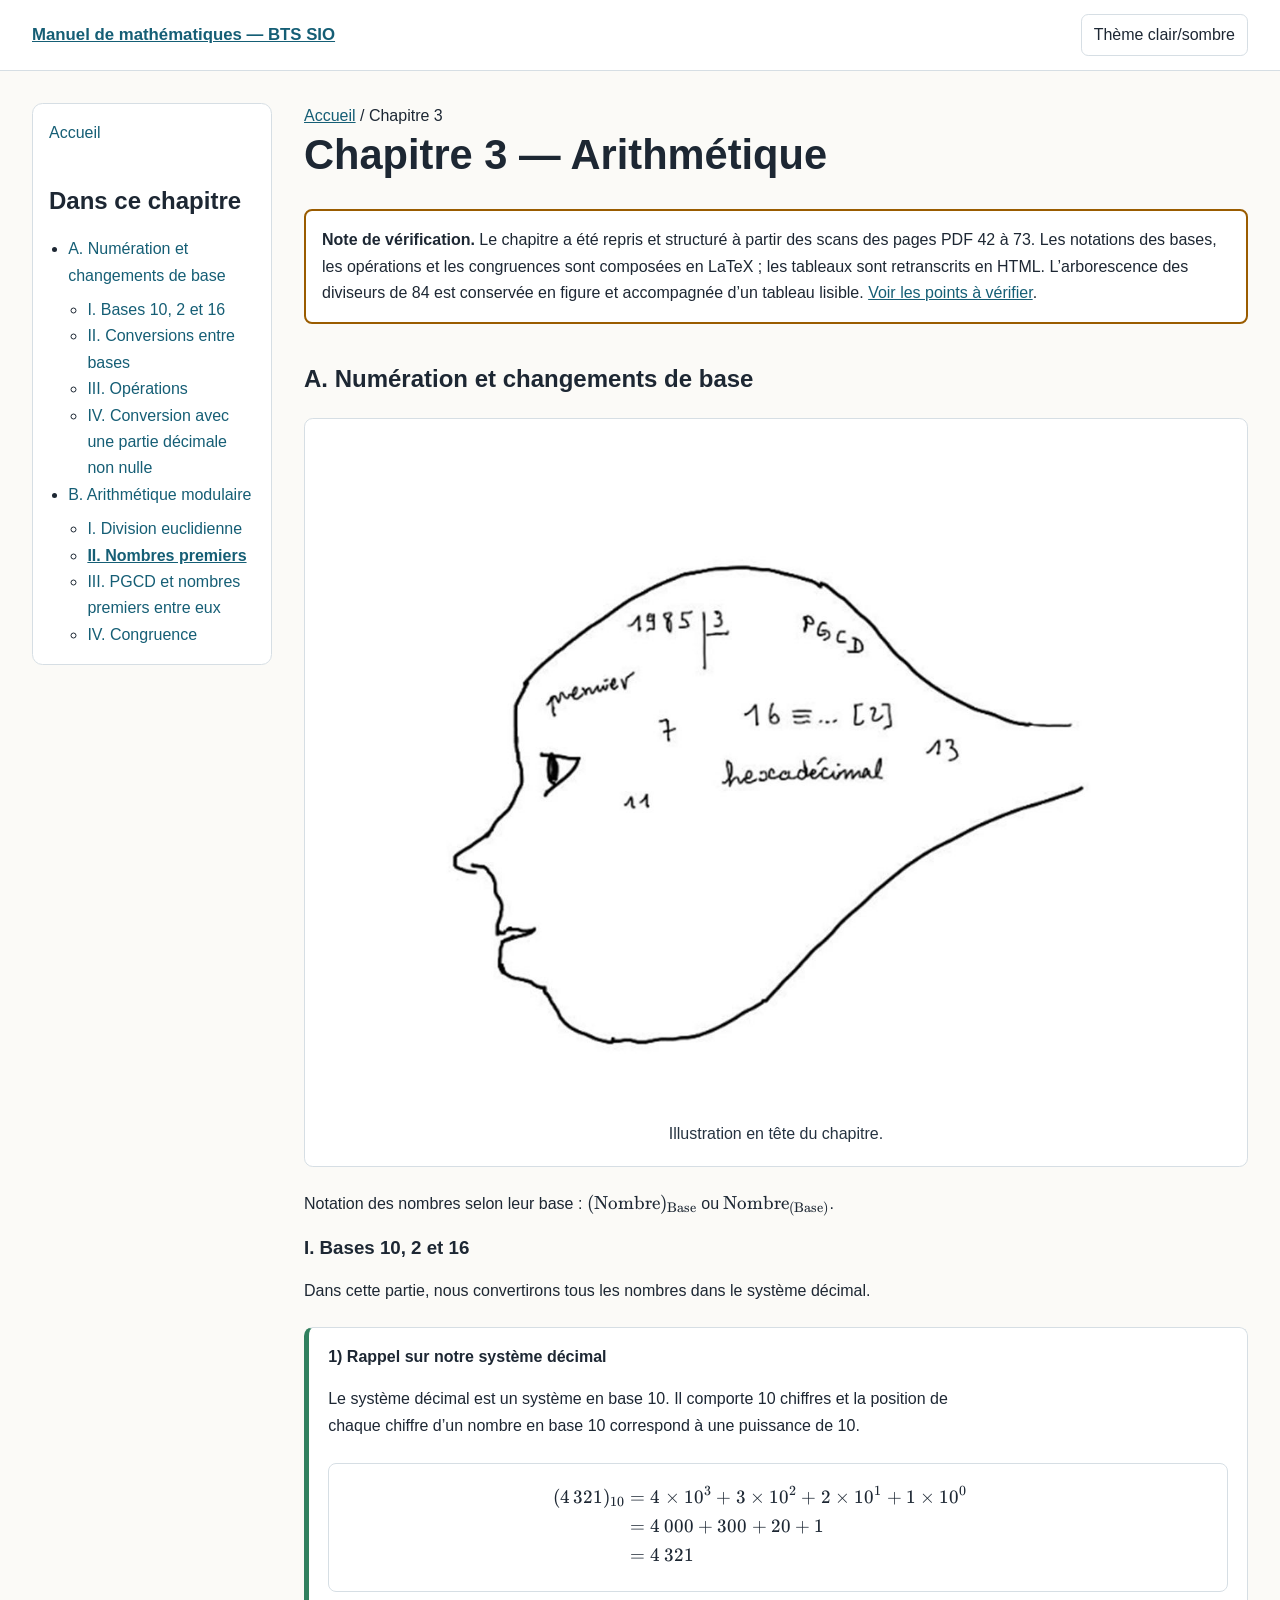
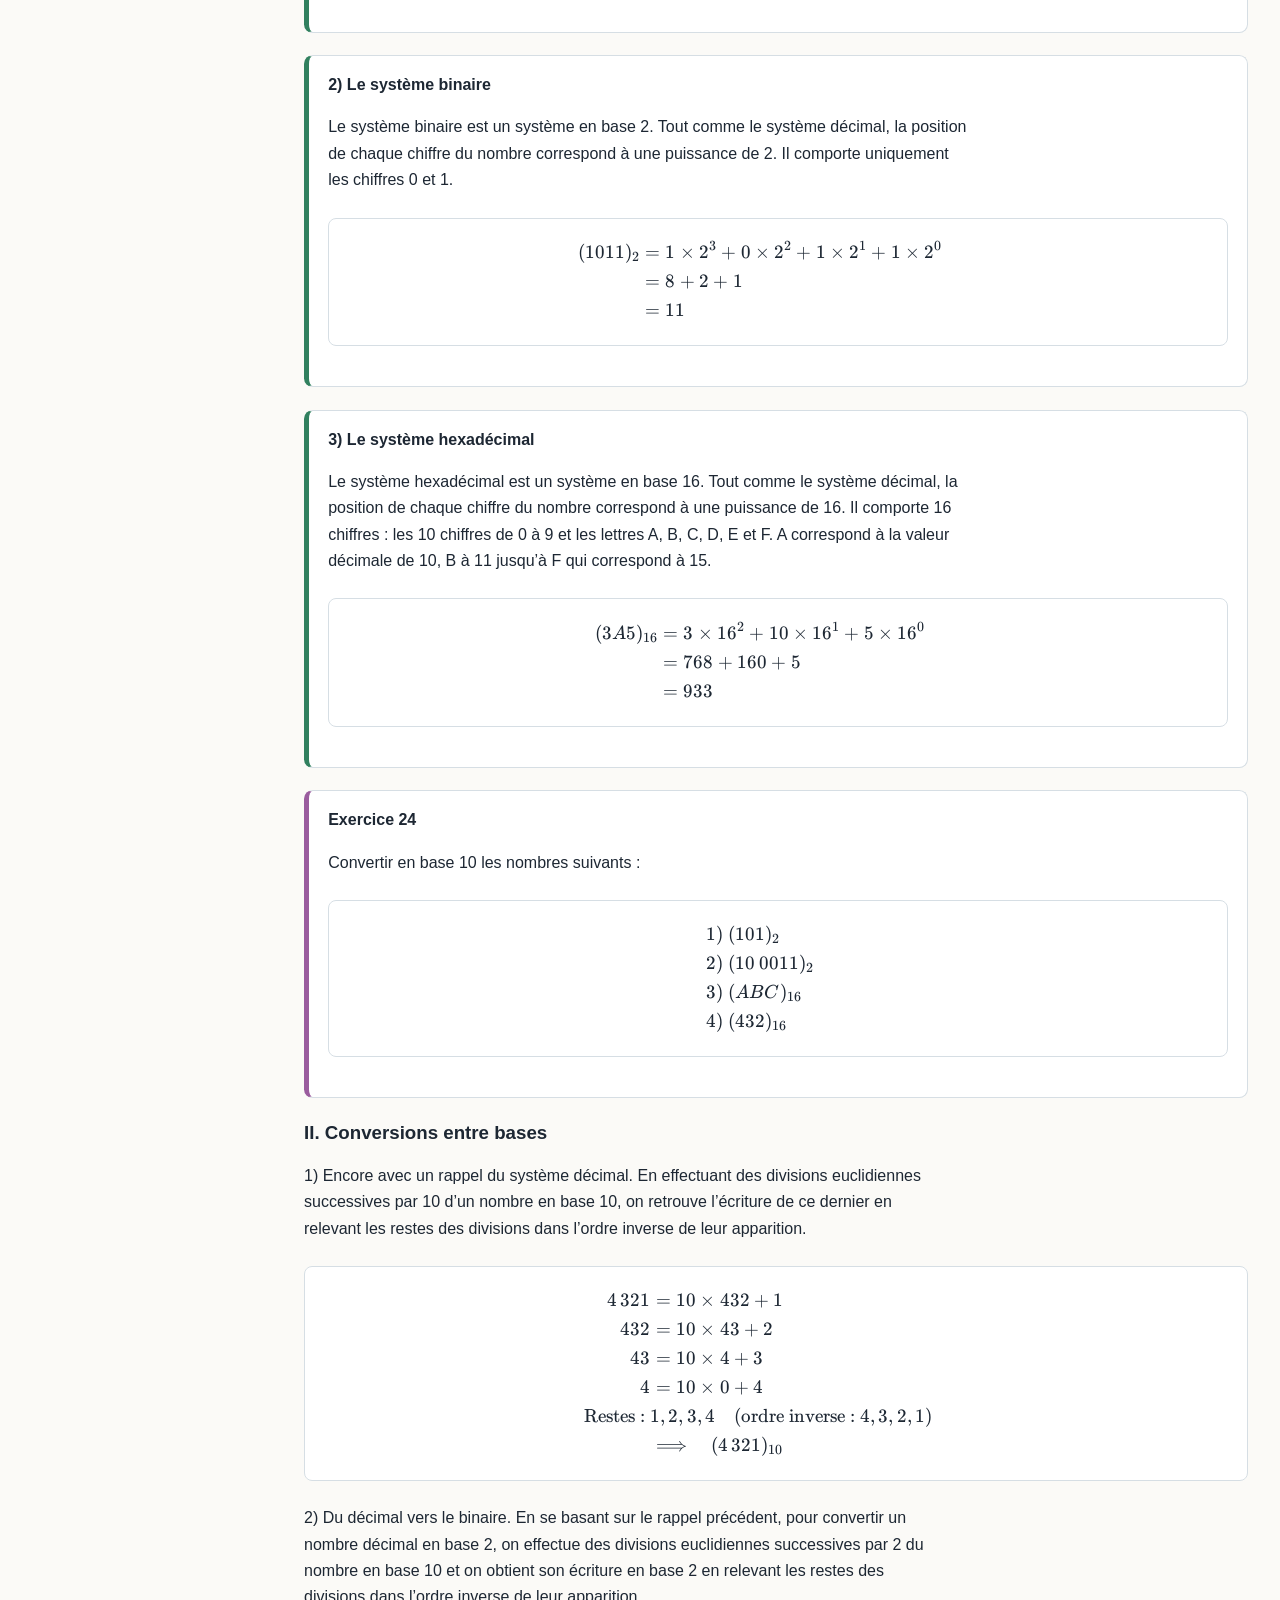
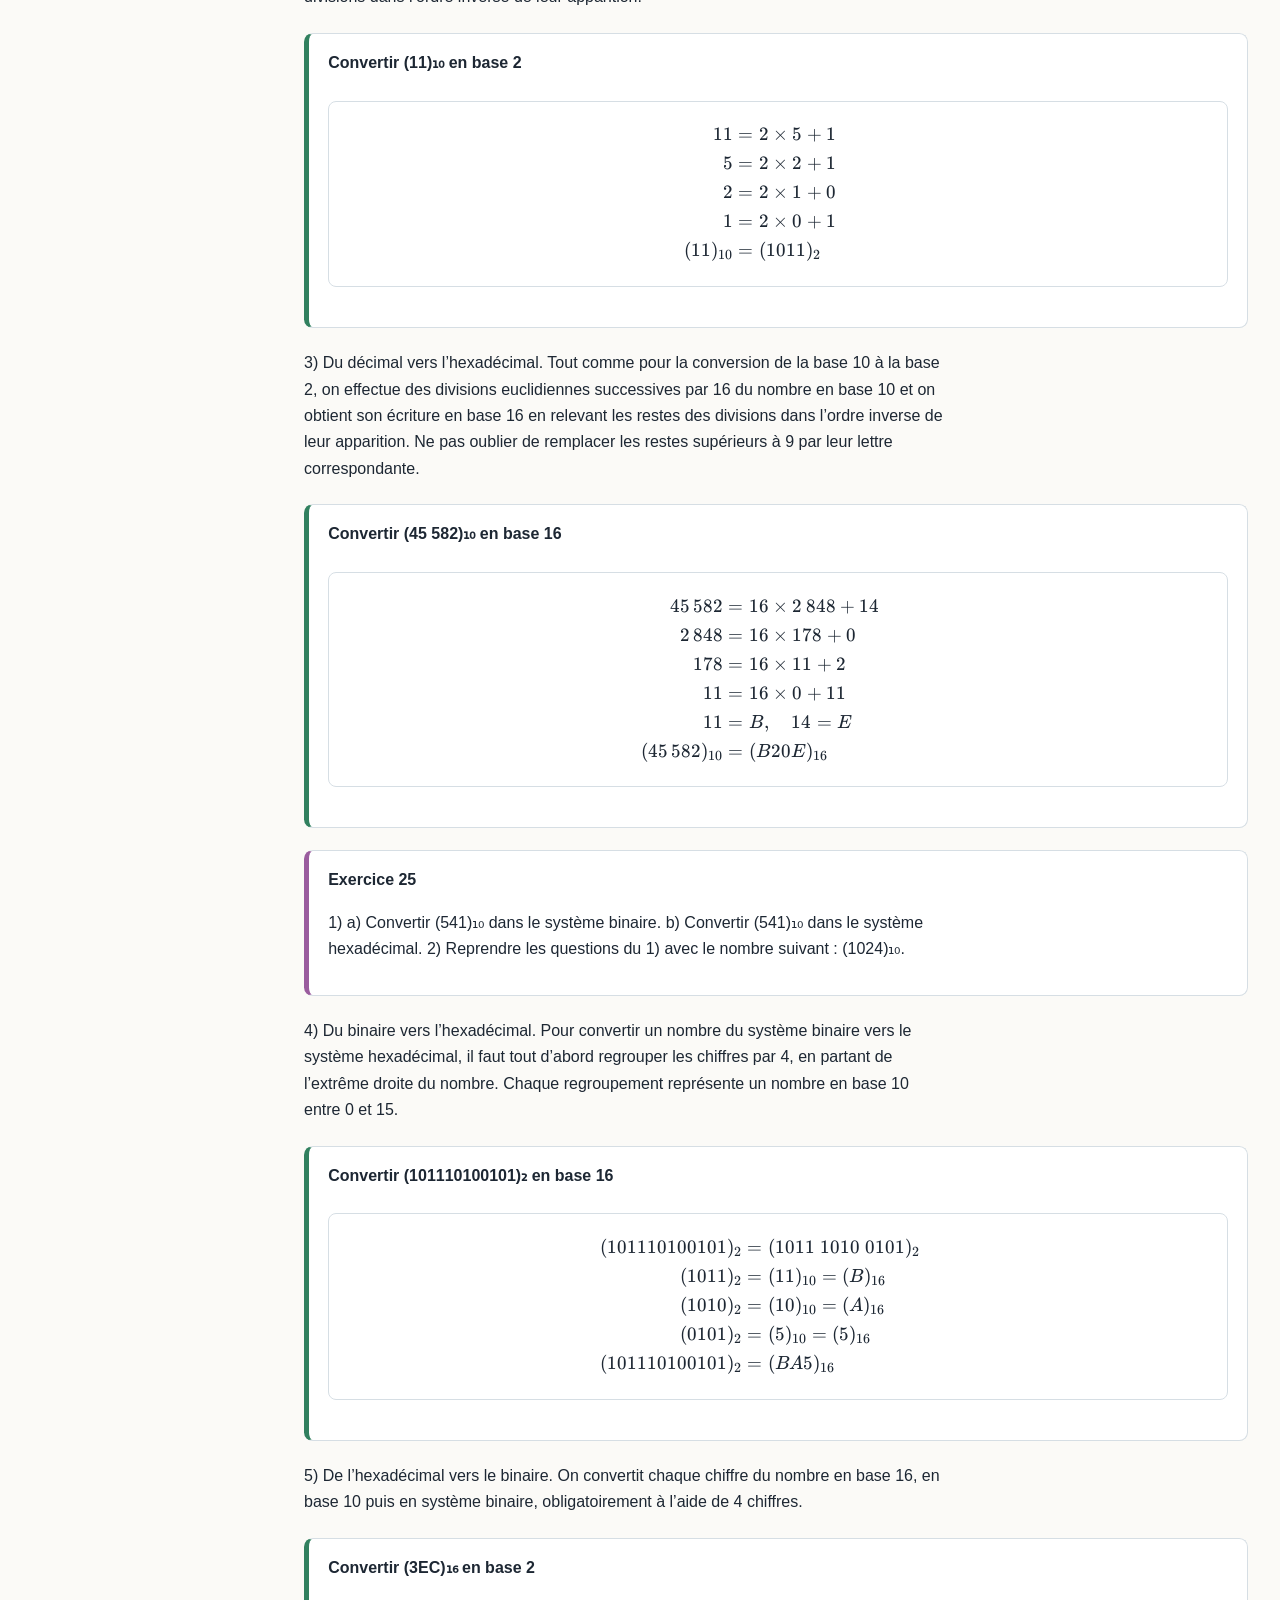
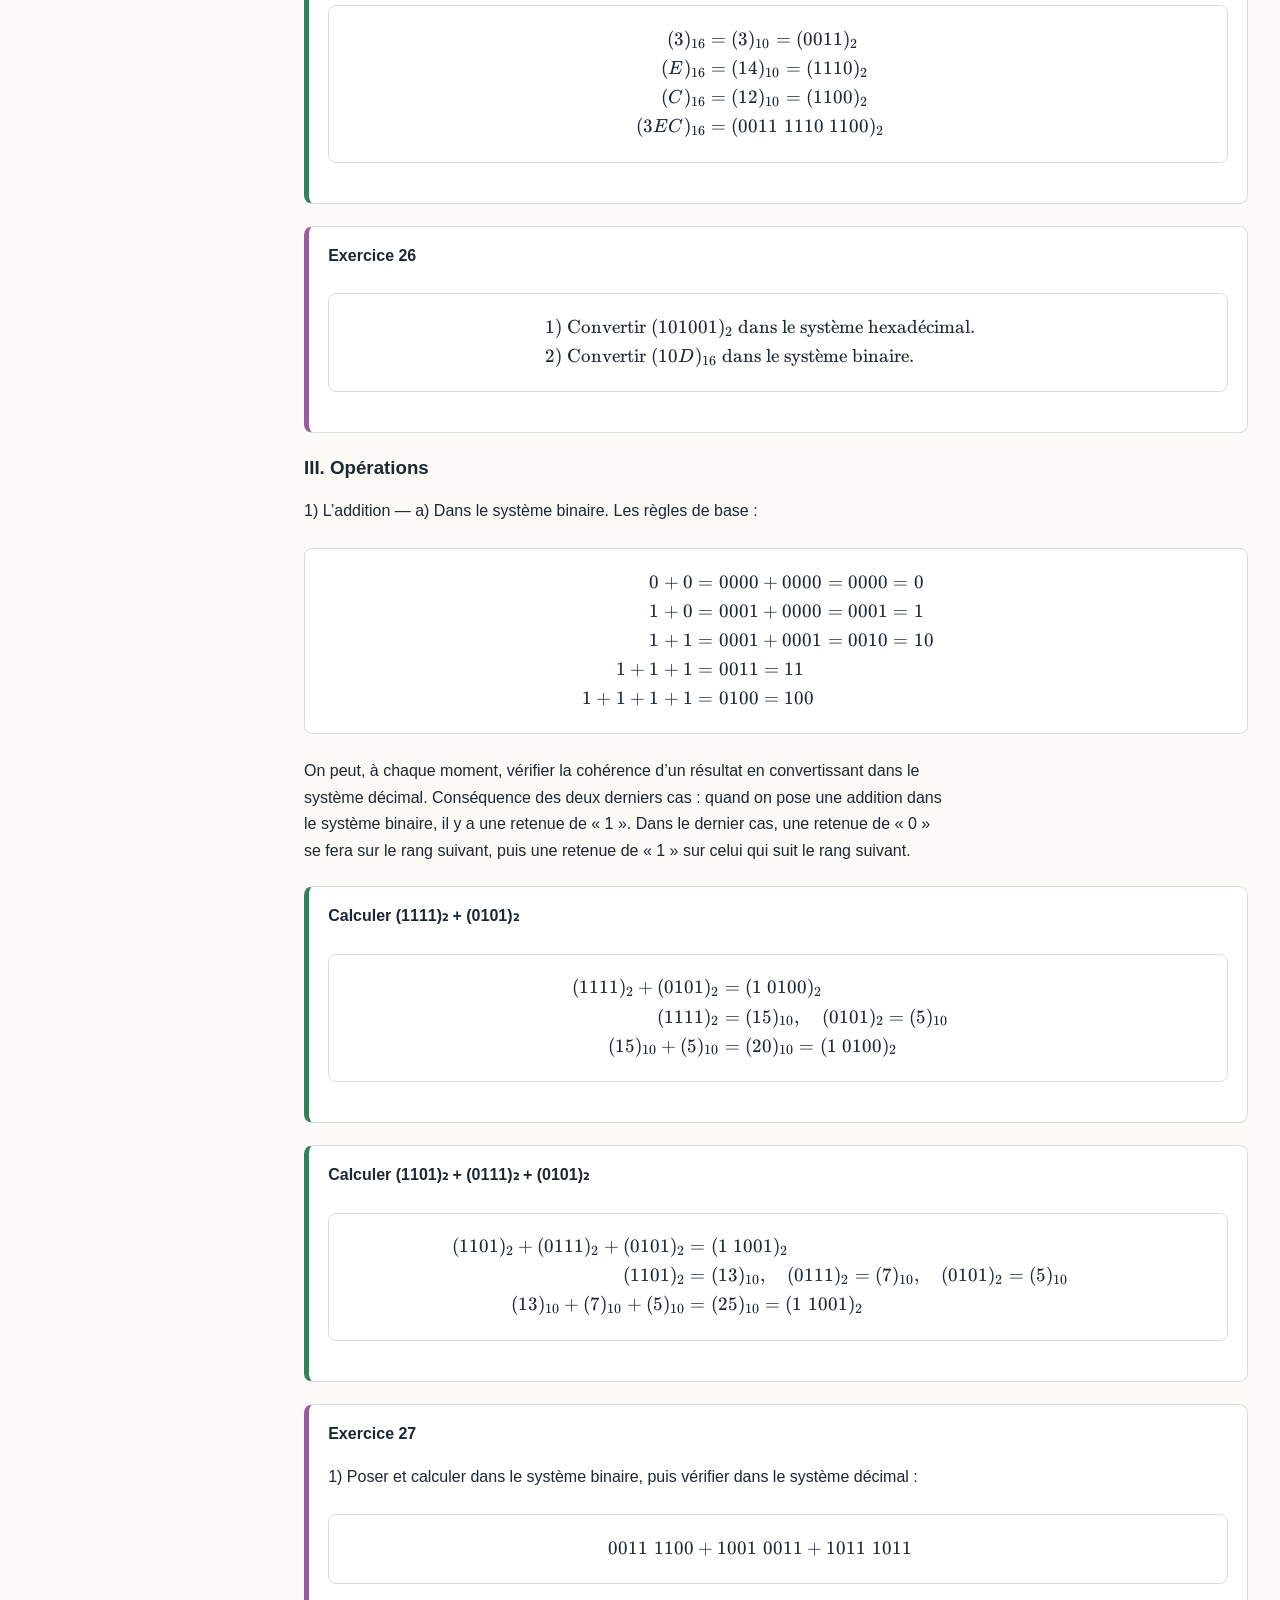
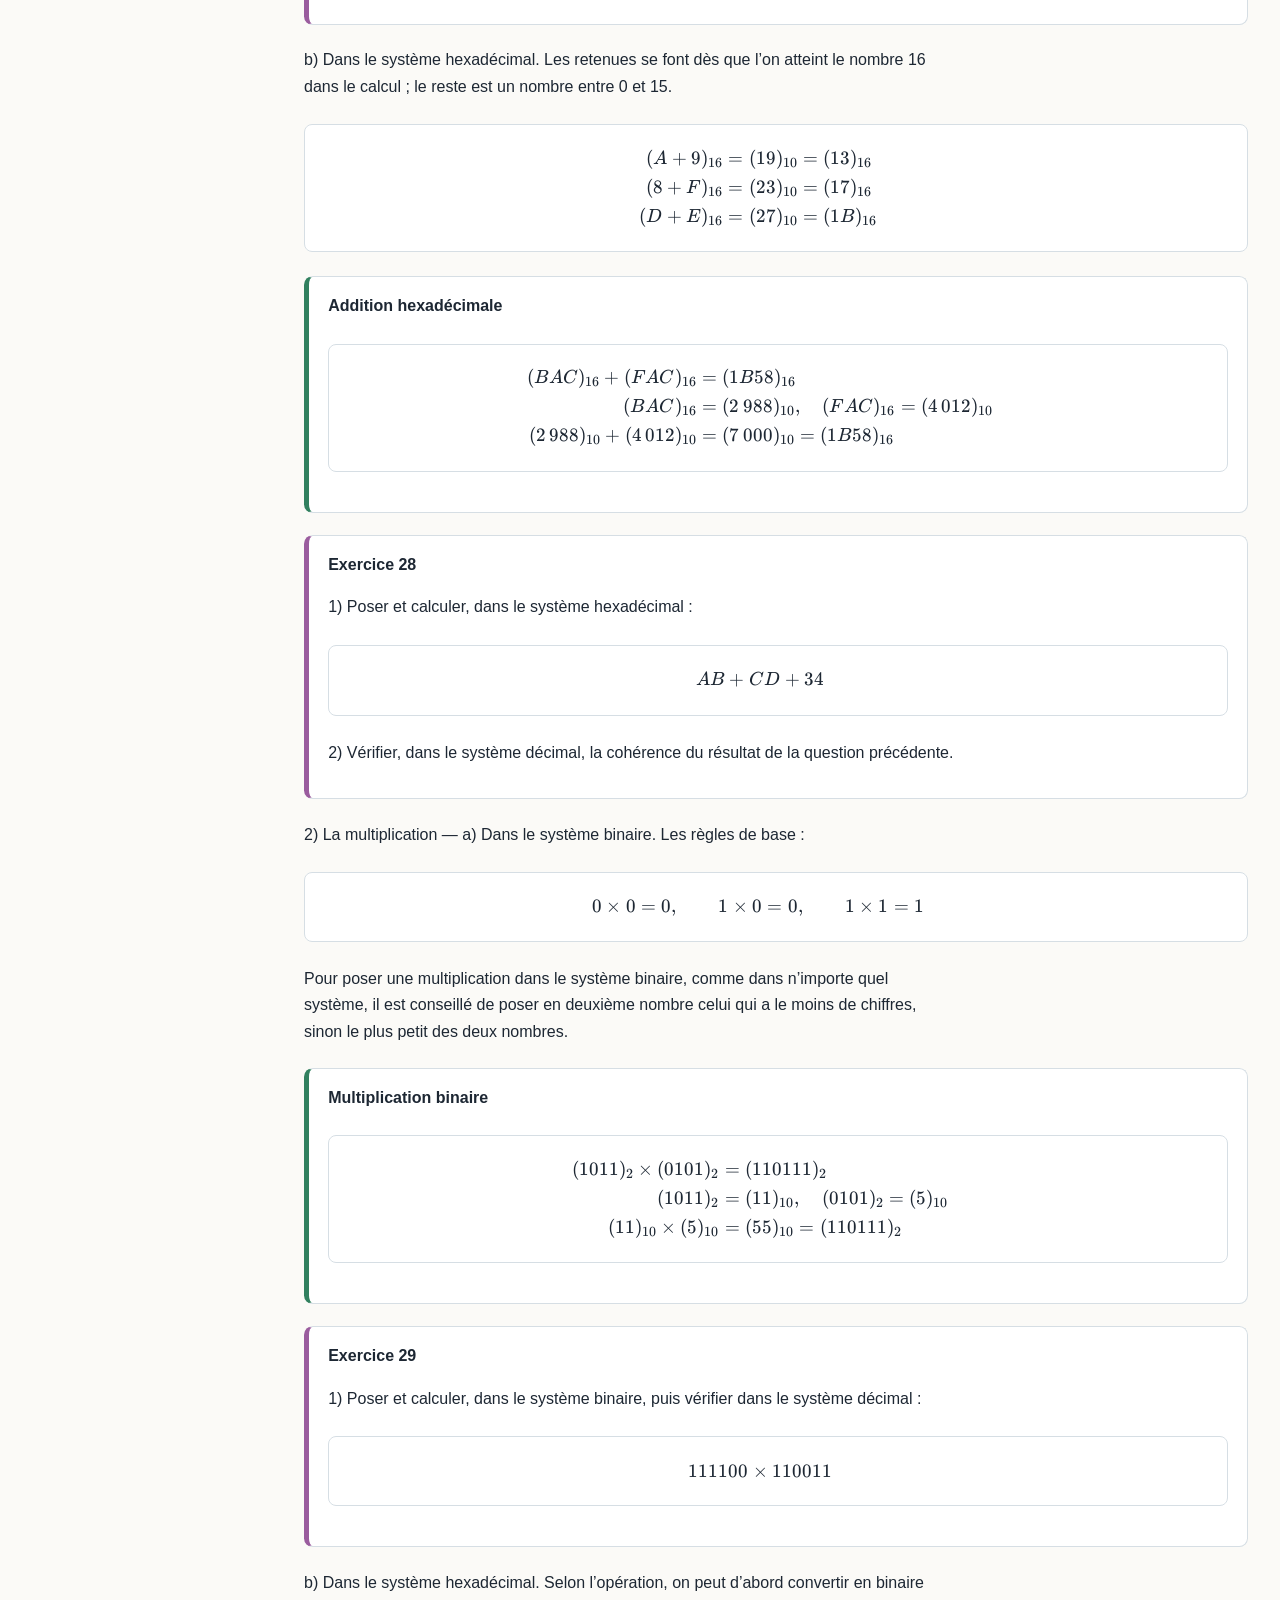
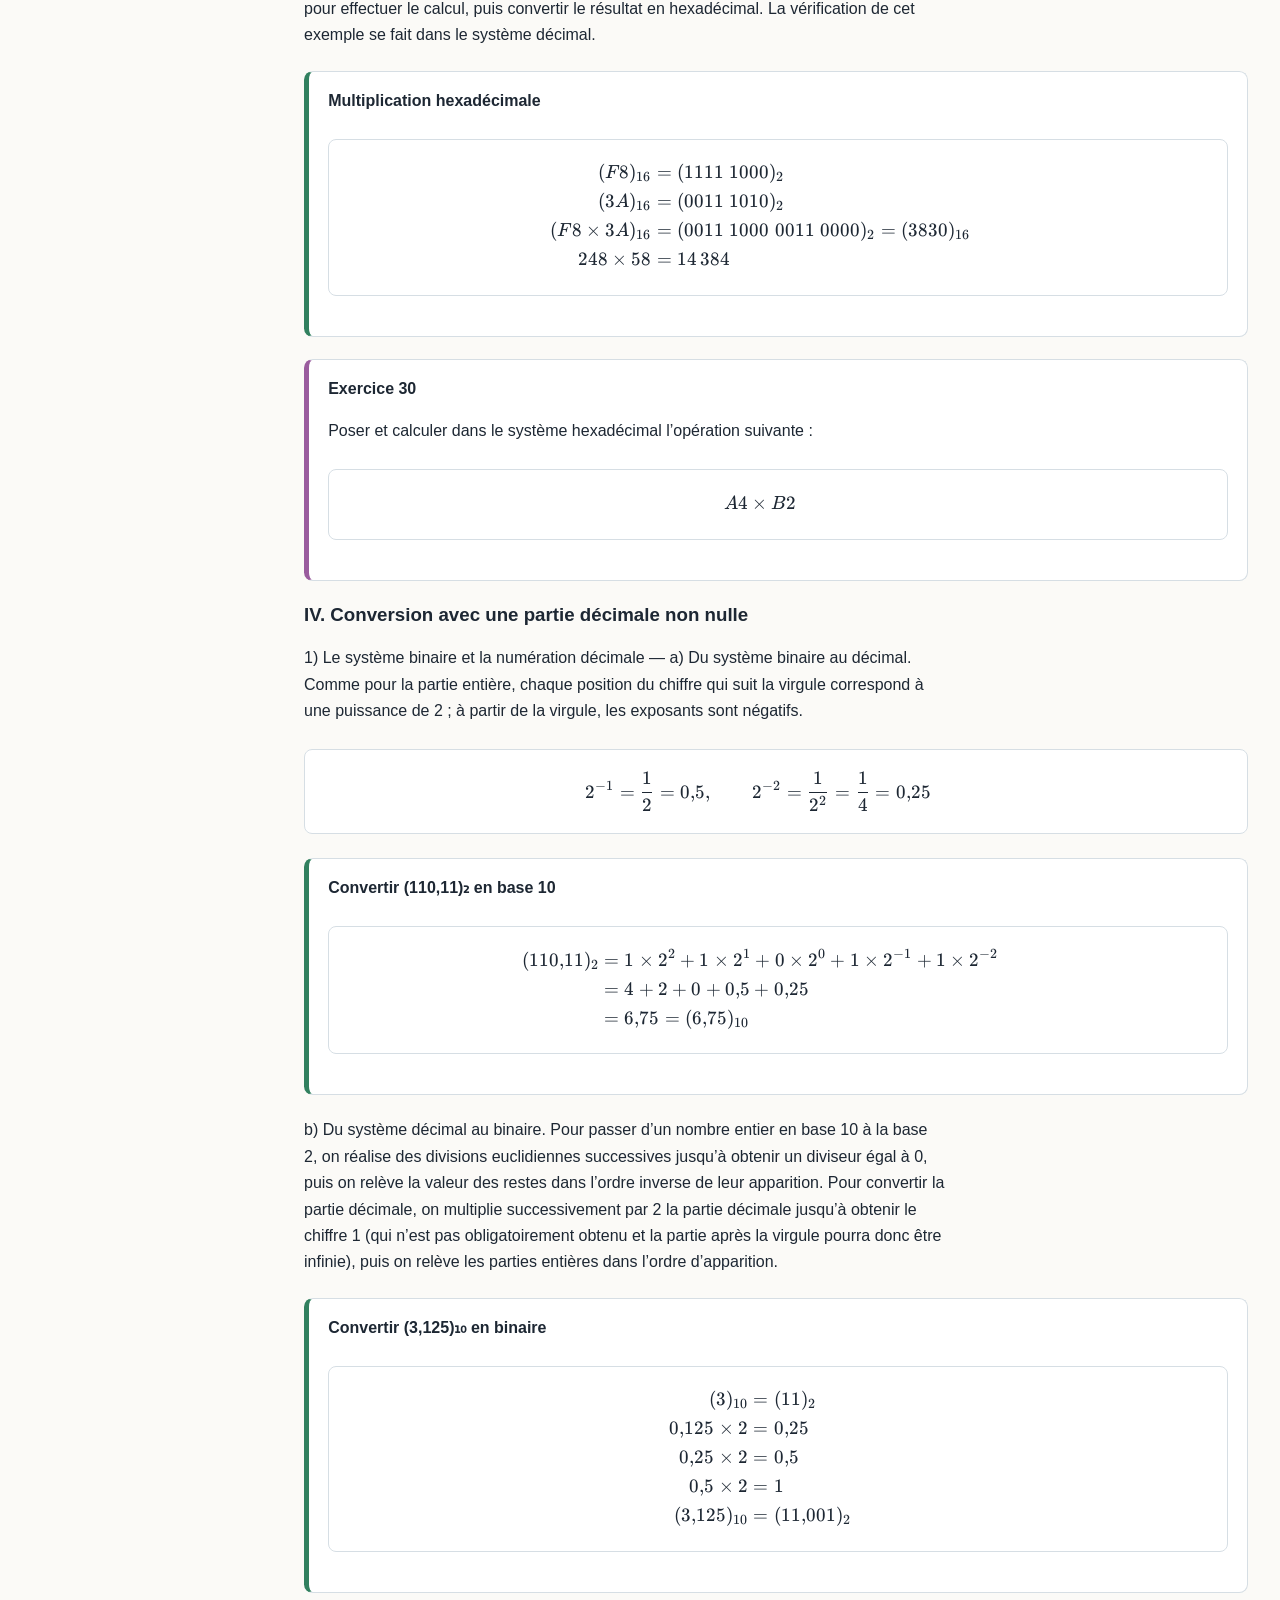
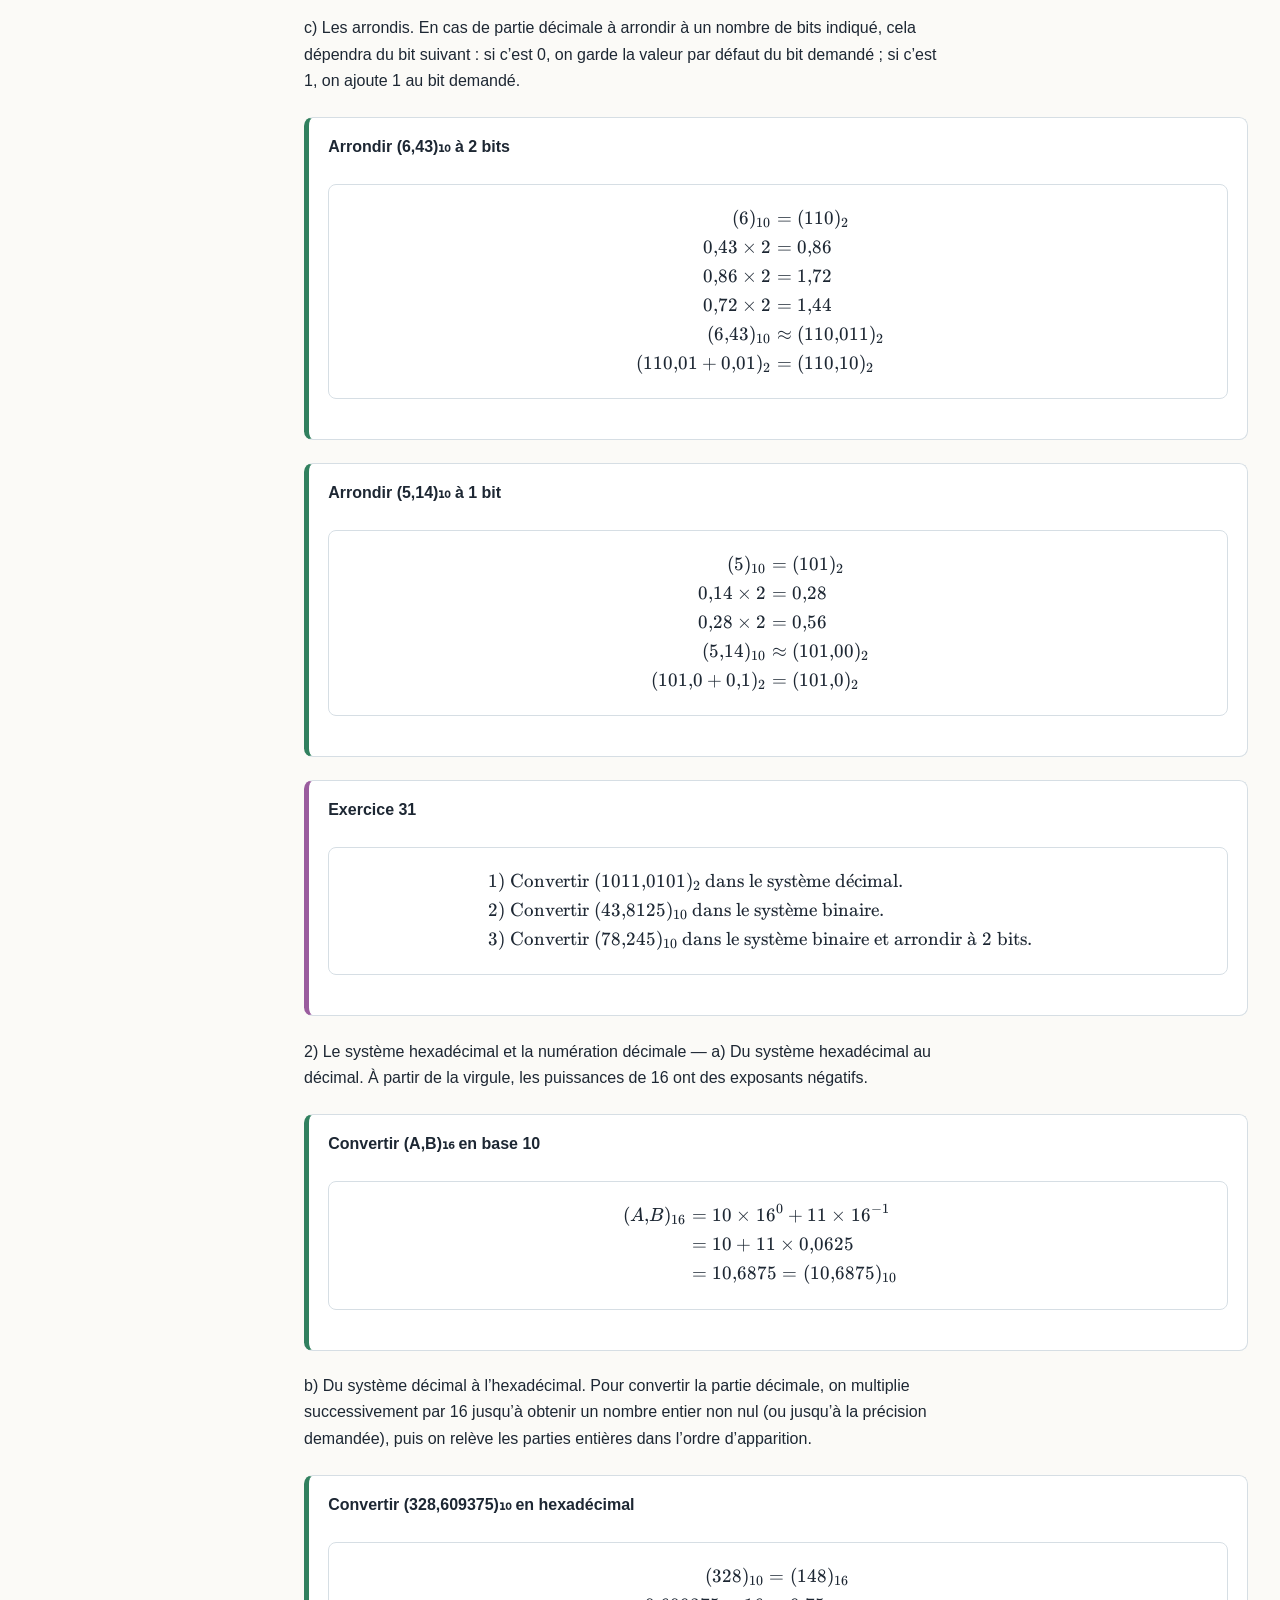
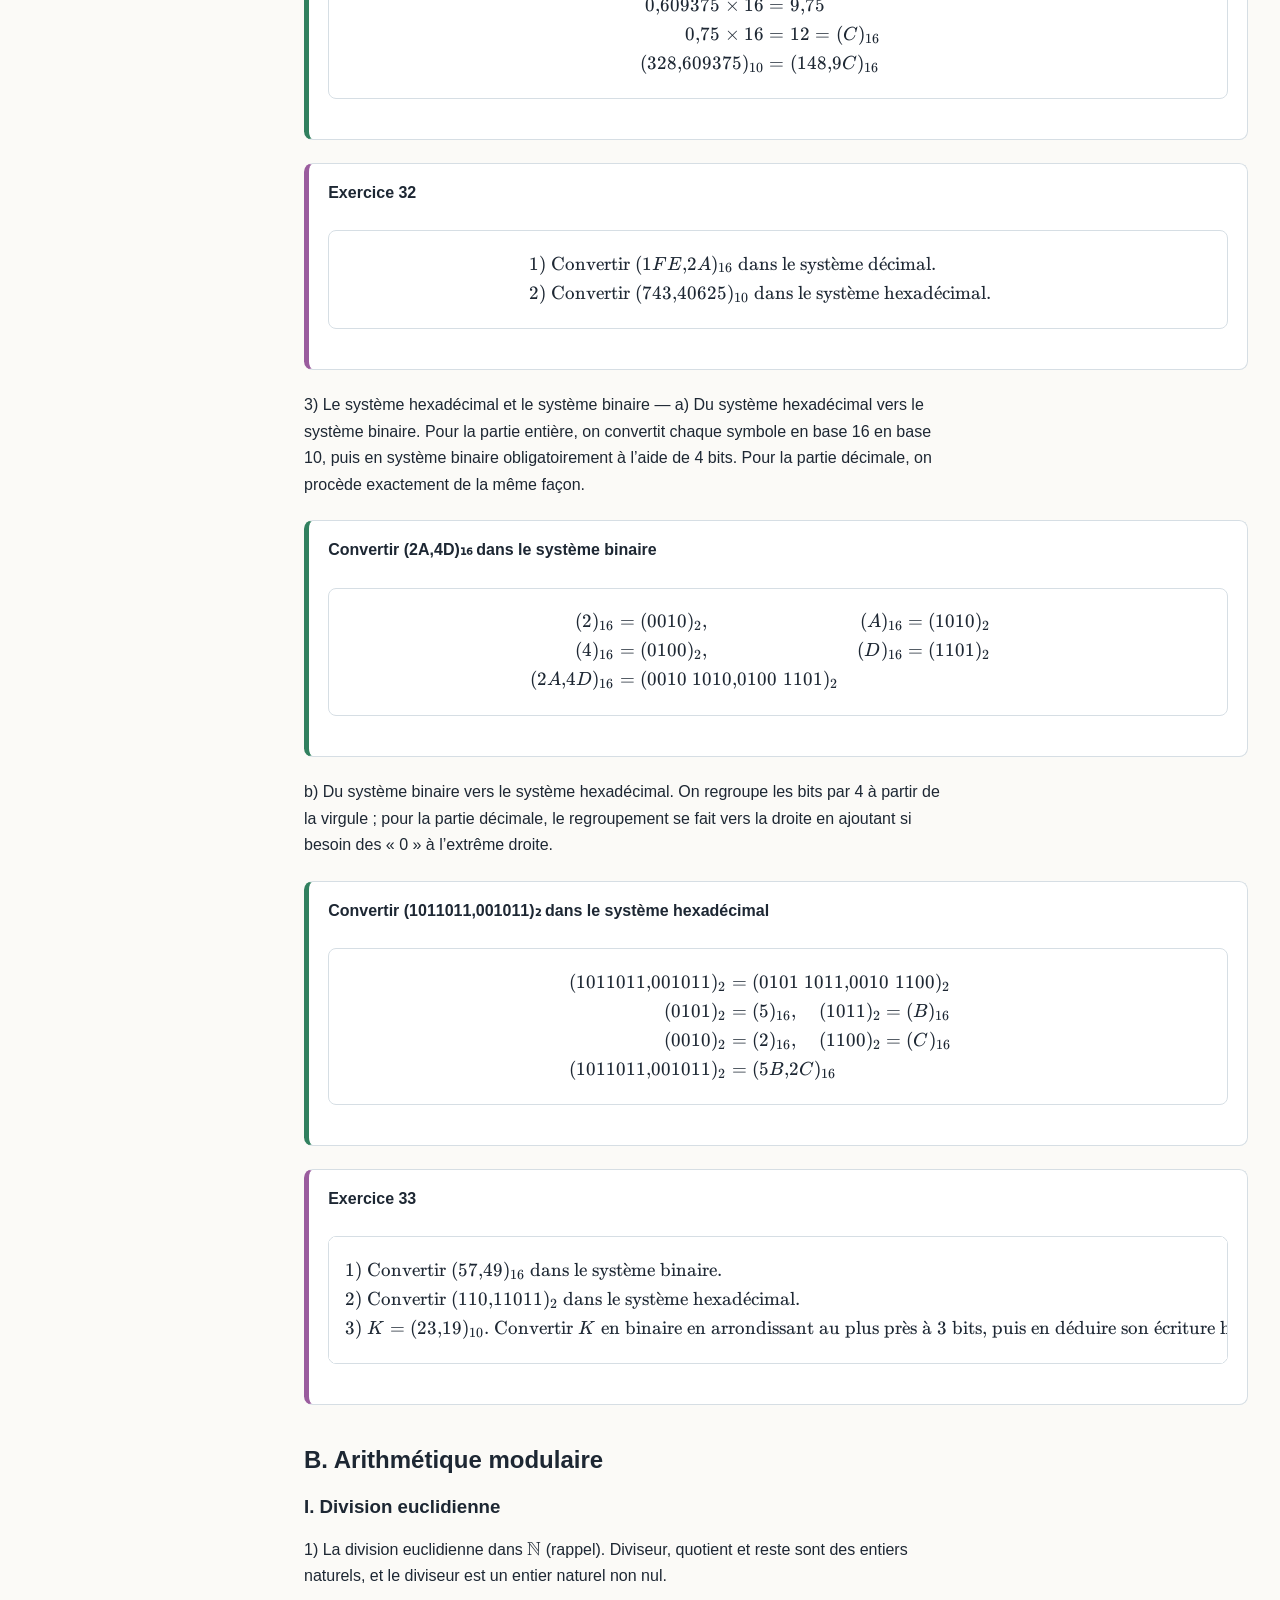
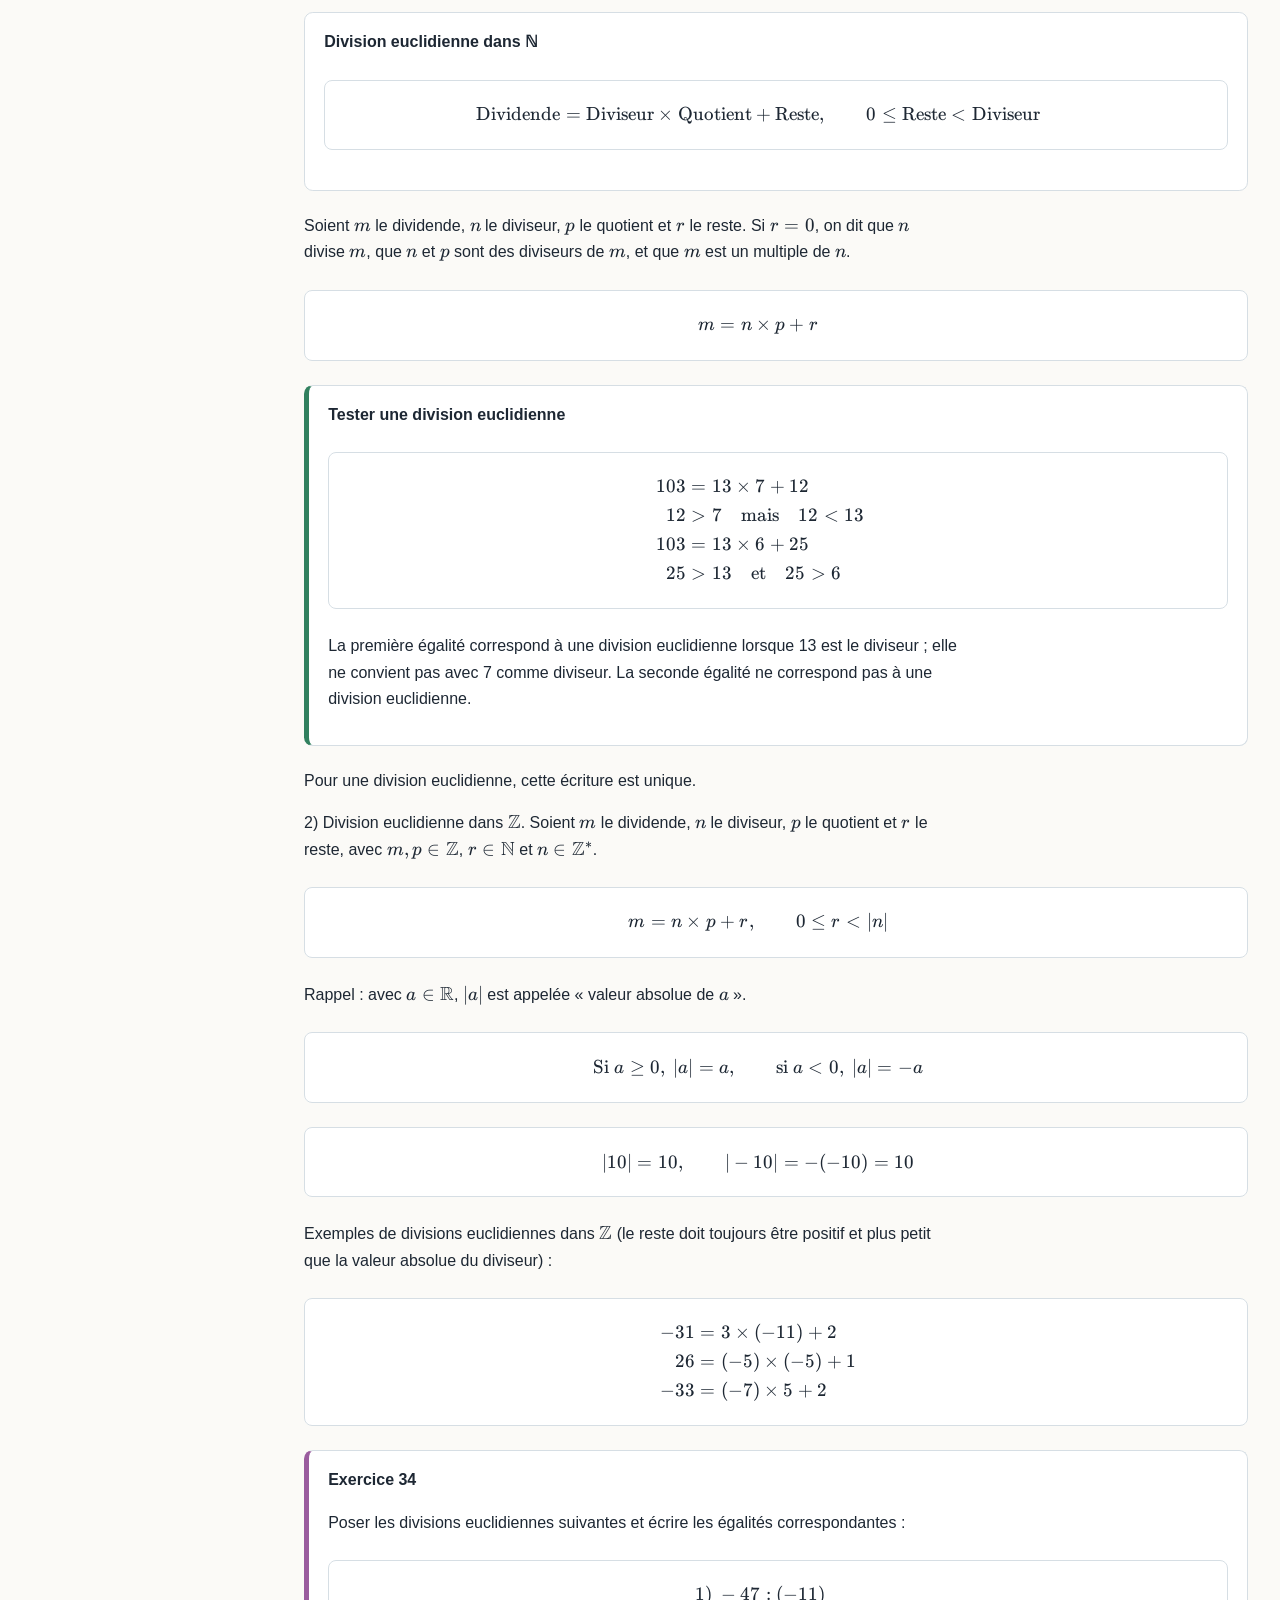
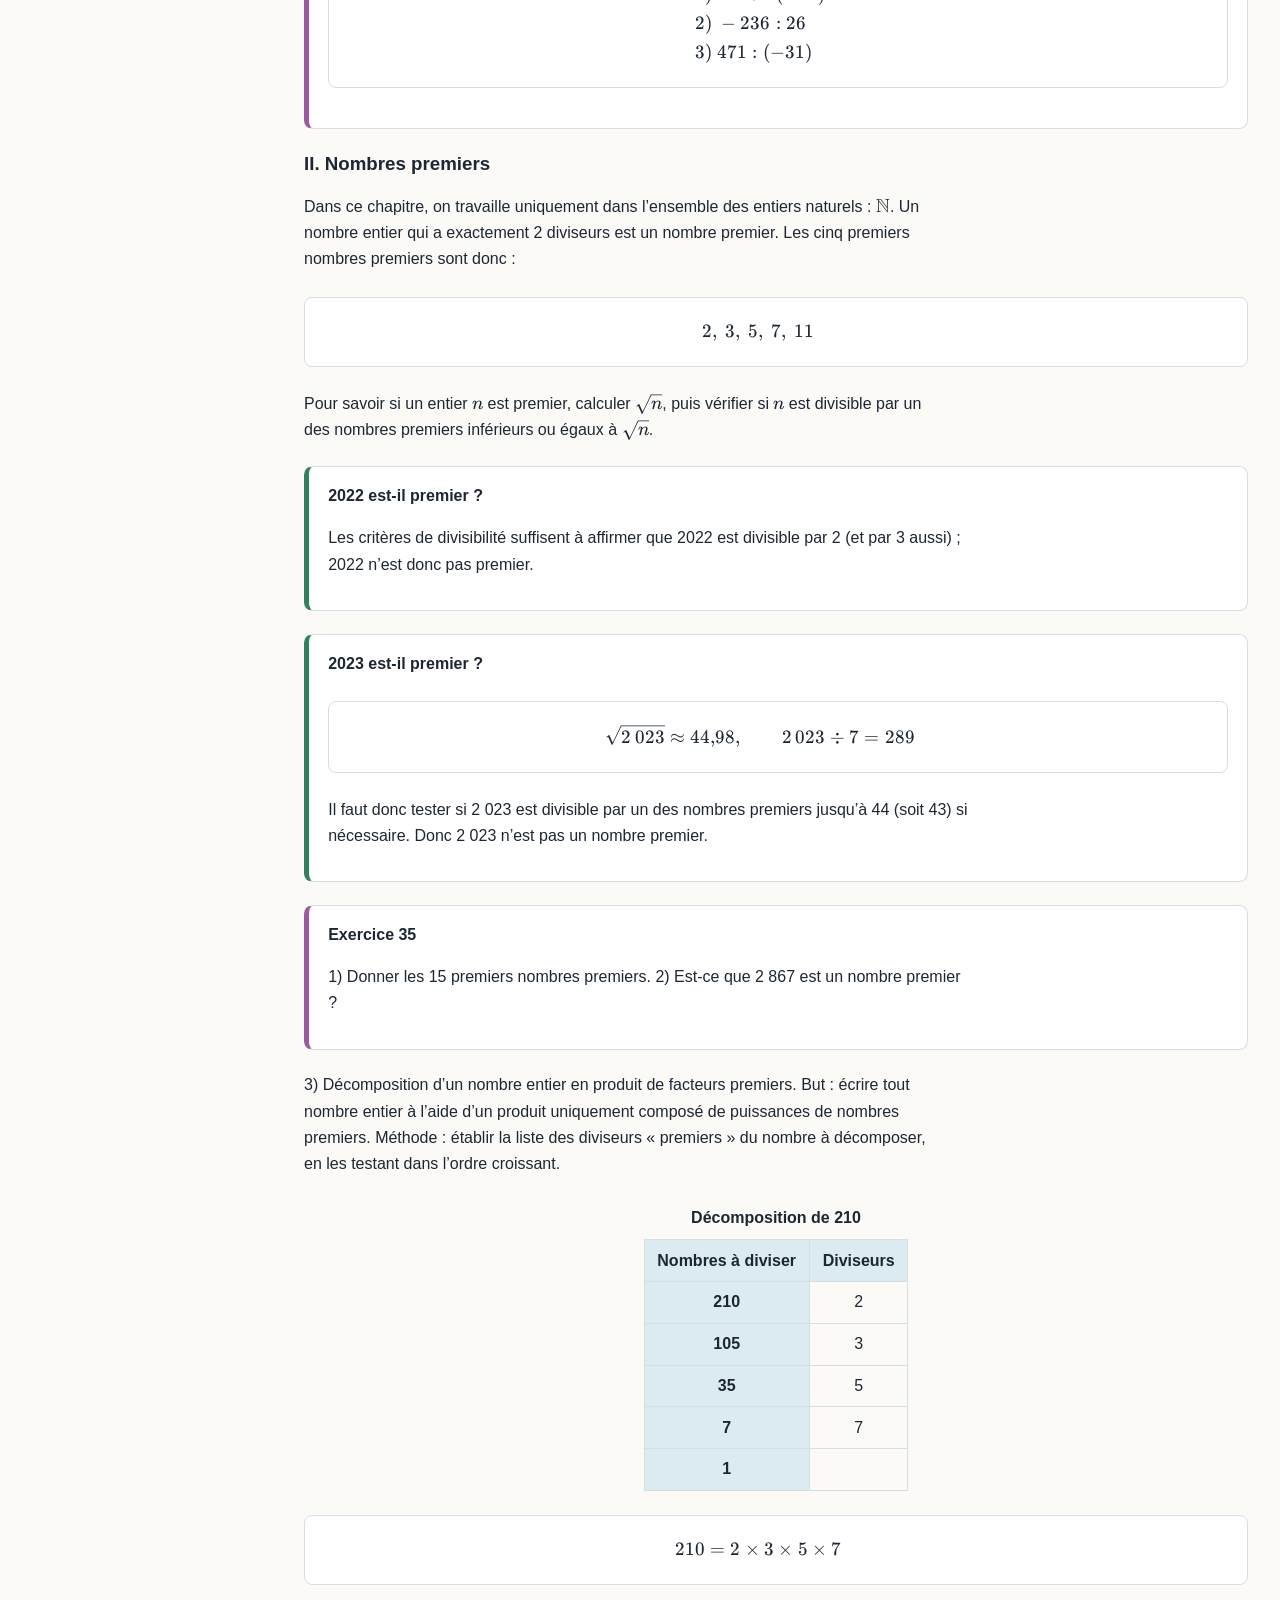
==== chapitres/chapitre-03.html @ 71e6f95d "Publish static BTS SIO math site Co-authored-by: Copilot <223556219+Copilot@users.noreply.github.com" ====
<!doctype html>
<html lang="fr">
<head>
  <meta charset="utf-8">
  <meta name="viewport" content="width=device-width, initial-scale=1">
  <title>Chapitre 3 — Arithmétique — Manuel de mathématiques</title>
  <link rel="stylesheet" href="../assets/css/base.css">
  <link rel="stylesheet" href="../assets/css/layout.css">
  <link rel="stylesheet" href="../assets/css/maths.css">
  <link rel="stylesheet" href="../assets/css/print.css" media="print">
  <link rel="stylesheet" href="../assets/vendor/katex/katex.min.css">
</head>
<body>
  <header class="site-header"><div class="contenu barre-haute">
    <a class="marque" href="../index.html">Manuel de mathématiques — BTS SIO</a>
    <div class="actions"><button type="button" data-theme-toggle aria-pressed="false">Thème clair/sombre</button></div>
  </div></header>
  <div class="contenu page-layout">
    <nav class="sommaire" aria-label="Sommaire du chapitre">
      <a href="../index.html">Accueil</a><h2>Dans ce chapitre</h2><ul><li><a href="#numeration-changements-base">A. Numération et changements de base</a><ul><li><a href="#bases-10-2-16">I. Bases 10, 2 et 16</a></li><li><a href="#conversions-entre-bases">II. Conversions entre bases</a></li><li><a href="#operations-en-bases">III. Opérations</a></li><li><a href="#conversions-parties-decimales">IV. Conversion avec une partie décimale non nulle</a></li></ul></li><li><a href="#arithmetique-modulaire">B. Arithmétique modulaire</a><ul><li><a href="#division-euclidienne">I. Division euclidienne</a></li><li><a href="#nombres-premiers">II. Nombres premiers</a></li><li><a href="#pgcd-nombres-premiers-entre-eux">III. PGCD et nombres premiers entre eux</a></li><li><a href="#congruence">IV. Congruence</a></li></ul></li></ul>
    </nav>
    <main>
      <nav aria-label="Fil d’Ariane"><a href="../index.html">Accueil</a> / Chapitre 3</nav>
      <h1>Chapitre 3 — Arithmétique</h1>
      
      <aside class="avertissement-ocr" aria-label="Note de vérification"><strong>Note de vérification.</strong> Le chapitre a été repris et structuré à partir des scans des pages PDF 42 à 73. Les notations des bases, les opérations et les congruences sont composées en LaTeX ; les tableaux sont retranscrits en HTML. L’arborescence des diviseurs de 84 est conservée en figure et accompagnée d’un tableau lisible. <a href="../docs/points-a-verifier.md">Voir les points à vérifier</a>.</aside>
      <section><h2 id="numeration-changements-base">A. Numération et changements de base</h2><figure id="ch03-fig-001"><img src="../assets/img/chapitre-03/ch03-fig-001.png" alt="Silhouette annotée avec des nombres et des bases de numération." loading="lazy" width="1316" height="987"><figcaption>Illustration en tête du chapitre.</figcaption></figure><p>Notation des nombres selon leur base : \((\text{Nombre})_{\text{Base}}\) ou \(\text{Nombre}_{(\text{Base})}\).</p><section><h3 id="bases-10-2-16">I. Bases 10, 2 et 16</h3><p>Dans cette partie, nous convertirons tous les nombres dans le système décimal.</p><section class="box-exemple"><p class="box-label">1) Rappel sur notre système décimal</p><p>Le système décimal est un système en base 10. Il comporte 10 chiffres et la position de chaque chiffre d’un nombre en base 10 correspond à une puissance de 10.</p>
<div class="formule" data-latex="\begin{aligned}(4\,321)_{10}&amp;=4\times10^3+3\times10^2+2\times10^1+1\times10^0\\&amp;=4\,000+300+20+1\\&amp;=4\,321\end{aligned}" role="group" aria-label="Formule">\[\begin{aligned}(4\,321)_{10}&amp;=4\times10^3+3\times10^2+2\times10^1+1\times10^0\\&amp;=4\,000+300+20+1\\&amp;=4\,321\end{aligned}\]</div></section><section class="box-exemple"><p class="box-label">2) Le système binaire</p><p>Le système binaire est un système en base 2. Tout comme le système décimal, la position de chaque chiffre du nombre correspond à une puissance de 2. Il comporte uniquement les chiffres 0 et 1.</p>
<div class="formule" data-latex="\begin{aligned}(1011)_2&amp;=1\times2^3+0\times2^2+1\times2^1+1\times2^0\\&amp;=8+2+1\\&amp;=11\end{aligned}" role="group" aria-label="Formule">\[\begin{aligned}(1011)_2&amp;=1\times2^3+0\times2^2+1\times2^1+1\times2^0\\&amp;=8+2+1\\&amp;=11\end{aligned}\]</div></section><section class="box-exemple"><p class="box-label">3) Le système hexadécimal</p><p>Le système hexadécimal est un système en base 16. Tout comme le système décimal, la position de chaque chiffre du nombre correspond à une puissance de 16. Il comporte 16 chiffres : les 10 chiffres de 0 à 9 et les lettres A, B, C, D, E et F. A correspond à la valeur décimale de 10, B à 11 jusqu’à F qui correspond à 15.</p>
<div class="formule" data-latex="\begin{aligned}(3A5)_{16}&amp;=3\times16^2+10\times16^1+5\times16^0\\&amp;=768+160+5\\&amp;=933\end{aligned}" role="group" aria-label="Formule">\[\begin{aligned}(3A5)_{16}&amp;=3\times16^2+10\times16^1+5\times16^0\\&amp;=768+160+5\\&amp;=933\end{aligned}\]</div></section><section class="box-exercice"><p class="box-label">Exercice 24</p><p>Convertir en base 10 les nombres suivants :</p>
<div class="formule" data-latex="\begin{aligned}1)&amp;\ (101)_2\\2)&amp;\ (10\,0011)_2\\3)&amp;\ (ABC)_{16}\\4)&amp;\ (432)_{16}\end{aligned}" role="group" aria-label="Formule">\[\begin{aligned}1)&amp;\ (101)_2\\2)&amp;\ (10\,0011)_2\\3)&amp;\ (ABC)_{16}\\4)&amp;\ (432)_{16}\end{aligned}\]</div></section></section>
<section><h3 id="conversions-entre-bases">II. Conversions entre bases</h3><p>1) Encore avec un rappel du système décimal. En effectuant des divisions euclidiennes successives par 10 d’un nombre en base 10, on retrouve l’écriture de ce dernier en relevant les restes des divisions dans l’ordre inverse de leur apparition.</p><div class="formule" data-latex="\begin{aligned}4\,321&amp;=10\times432+1\\432&amp;=10\times43+2\\43&amp;=10\times4+3\\4&amp;=10\times0+4\\\text{Restes : }&amp;1,2,3,4\quad\text{(ordre inverse : }4,3,2,1\text{)}\\&amp;\Longrightarrow\quad(4\,321)_{10}\end{aligned}" role="group" aria-label="Formule">\[\begin{aligned}4\,321&amp;=10\times432+1\\432&amp;=10\times43+2\\43&amp;=10\times4+3\\4&amp;=10\times0+4\\\text{Restes : }&amp;1,2,3,4\quad\text{(ordre inverse : }4,3,2,1\text{)}\\&amp;\Longrightarrow\quad(4\,321)_{10}\end{aligned}\]</div><p>2) Du décimal vers le binaire. En se basant sur le rappel précédent, pour convertir un nombre décimal en base 2, on effectue des divisions euclidiennes successives par 2 du nombre en base 10 et on obtient son écriture en base 2 en relevant les restes des divisions dans l’ordre inverse de leur apparition.</p><section class="box-exemple"><p class="box-label">Convertir (11)₁₀ en base 2</p><div class="formule" data-latex="\begin{aligned}11&amp;=2\times5+1\\5&amp;=2\times2+1\\2&amp;=2\times1+0\\1&amp;=2\times0+1\\(11)_{10}&amp;=(1011)_2\end{aligned}" role="group" aria-label="Formule">\[\begin{aligned}11&amp;=2\times5+1\\5&amp;=2\times2+1\\2&amp;=2\times1+0\\1&amp;=2\times0+1\\(11)_{10}&amp;=(1011)_2\end{aligned}\]</div></section><p>3) Du décimal vers l’hexadécimal. Tout comme pour la conversion de la base 10 à la base 2, on effectue des divisions euclidiennes successives par 16 du nombre en base 10 et on obtient son écriture en base 16 en relevant les restes des divisions dans l’ordre inverse de leur apparition. Ne pas oublier de remplacer les restes supérieurs à 9 par leur lettre correspondante.</p><section class="box-exemple"><p class="box-label">Convertir (45 582)₁₀ en base 16</p><div class="formule" data-latex="\begin{aligned}45\,582&amp;=16\times2\,848+14\\2\,848&amp;=16\times178+0\\178&amp;=16\times11+2\\11&amp;=16\times0+11\\11&amp;=B,\quad14=E\\(45\,582)_{10}&amp;=(B20E)_{16}\end{aligned}" role="group" aria-label="Formule">\[\begin{aligned}45\,582&amp;=16\times2\,848+14\\2\,848&amp;=16\times178+0\\178&amp;=16\times11+2\\11&amp;=16\times0+11\\11&amp;=B,\quad14=E\\(45\,582)_{10}&amp;=(B20E)_{16}\end{aligned}\]</div></section><section class="box-exercice"><p class="box-label">Exercice 25</p><p>1) a) Convertir (541)₁₀ dans le système binaire. b) Convertir (541)₁₀ dans le système hexadécimal. 2) Reprendre les questions du 1) avec le nombre suivant : (1024)₁₀.</p></section><p>4) Du binaire vers l’hexadécimal. Pour convertir un nombre du système binaire vers le système hexadécimal, il faut tout d’abord regrouper les chiffres par 4, en partant de l’extrême droite du nombre. Chaque regroupement représente un nombre en base 10 entre 0 et 15.</p><section class="box-exemple"><p class="box-label">Convertir (101110100101)₂ en base 16</p><div class="formule" data-latex="\begin{aligned}(101110100101)_2&amp;=(1011\;1010\;0101)_2\\(1011)_2&amp;=(11)_{10}=(B)_{16}\\(1010)_2&amp;=(10)_{10}=(A)_{16}\\(0101)_2&amp;=(5)_{10}=(5)_{16}\\(101110100101)_2&amp;=(BA5)_{16}\end{aligned}" role="group" aria-label="Formule">\[\begin{aligned}(101110100101)_2&amp;=(1011\;1010\;0101)_2\\(1011)_2&amp;=(11)_{10}=(B)_{16}\\(1010)_2&amp;=(10)_{10}=(A)_{16}\\(0101)_2&amp;=(5)_{10}=(5)_{16}\\(101110100101)_2&amp;=(BA5)_{16}\end{aligned}\]</div></section><p>5) De l’hexadécimal vers le binaire. On convertit chaque chiffre du nombre en base 16, en base 10 puis en système binaire, obligatoirement à l’aide de 4 chiffres.</p><section class="box-exemple"><p class="box-label">Convertir (3EC)₁₆ en base 2</p><div class="formule" data-latex="\begin{aligned}(3)_{16}&amp;=(3)_{10}=(0011)_2\\(E)_{16}&amp;=(14)_{10}=(1110)_2\\(C)_{16}&amp;=(12)_{10}=(1100)_2\\(3EC)_{16}&amp;=(0011\;1110\;1100)_2\end{aligned}" role="group" aria-label="Formule">\[\begin{aligned}(3)_{16}&amp;=(3)_{10}=(0011)_2\\(E)_{16}&amp;=(14)_{10}=(1110)_2\\(C)_{16}&amp;=(12)_{10}=(1100)_2\\(3EC)_{16}&amp;=(0011\;1110\;1100)_2\end{aligned}\]</div></section><section class="box-exercice"><p class="box-label">Exercice 26</p><div class="formule" data-latex="\begin{aligned}1)&amp;\ \text{Convertir }(101001)_2\text{ dans le système hexadécimal.}\\2)&amp;\ \text{Convertir }(10D)_{16}\text{ dans le système binaire.}\end{aligned}" role="group" aria-label="Formule">\[\begin{aligned}1)&amp;\ \text{Convertir }(101001)_2\text{ dans le système hexadécimal.}\\2)&amp;\ \text{Convertir }(10D)_{16}\text{ dans le système binaire.}\end{aligned}\]</div></section></section>
<section><h3 id="operations-en-bases">III. Opérations</h3><p>1) L’addition — a) Dans le système binaire. Les règles de base :</p><div class="formule" data-latex="\begin{aligned}0+0&amp;=0000+0000=0000=0\\1+0&amp;=0001+0000=0001=1\\1+1&amp;=0001+0001=0010=10\\1+1+1&amp;=0011=11\\1+1+1+1&amp;=0100=100\end{aligned}" role="group" aria-label="Formule">\[\begin{aligned}0+0&amp;=0000+0000=0000=0\\1+0&amp;=0001+0000=0001=1\\1+1&amp;=0001+0001=0010=10\\1+1+1&amp;=0011=11\\1+1+1+1&amp;=0100=100\end{aligned}\]</div><p>On peut, à chaque moment, vérifier la cohérence d’un résultat en convertissant dans le système décimal. Conséquence des deux derniers cas : quand on pose une addition dans le système binaire, il y a une retenue de « 1 ». Dans le dernier cas, une retenue de « 0 » se fera sur le rang suivant, puis une retenue de « 1 » sur celui qui suit le rang suivant.</p><section class="box-exemple"><p class="box-label">Calculer (1111)₂ + (0101)₂</p><div class="formule" data-latex="\begin{aligned}(1111)_2+(0101)_2&amp;=(1\;0100)_2\\(1111)_2&amp;=(15)_{10},\quad(0101)_2=(5)_{10}\\(15)_{10}+(5)_{10}&amp;=(20)_{10}=(1\;0100)_2\end{aligned}" role="group" aria-label="Formule">\[\begin{aligned}(1111)_2+(0101)_2&amp;=(1\;0100)_2\\(1111)_2&amp;=(15)_{10},\quad(0101)_2=(5)_{10}\\(15)_{10}+(5)_{10}&amp;=(20)_{10}=(1\;0100)_2\end{aligned}\]</div></section><section class="box-exemple"><p class="box-label">Calculer (1101)₂ + (0111)₂ + (0101)₂</p><div class="formule" data-latex="\begin{aligned}(1101)_2+(0111)_2+(0101)_2&amp;=(1\;1001)_2\\(1101)_2&amp;=(13)_{10},\quad(0111)_2=(7)_{10},\quad(0101)_2=(5)_{10}\\(13)_{10}+(7)_{10}+(5)_{10}&amp;=(25)_{10}=(1\;1001)_2\end{aligned}" role="group" aria-label="Formule">\[\begin{aligned}(1101)_2+(0111)_2+(0101)_2&amp;=(1\;1001)_2\\(1101)_2&amp;=(13)_{10},\quad(0111)_2=(7)_{10},\quad(0101)_2=(5)_{10}\\(13)_{10}+(7)_{10}+(5)_{10}&amp;=(25)_{10}=(1\;1001)_2\end{aligned}\]</div></section><section class="box-exercice"><p class="box-label">Exercice 27</p><p>1) Poser et calculer dans le système binaire, puis vérifier dans le système décimal :</p>
<div class="formule" data-latex="0011\;1100+1001\;0011+1011\;1011" role="group" aria-label="Formule">\[0011\;1100+1001\;0011+1011\;1011\]</div></section><p>b) Dans le système hexadécimal. Les retenues se font dès que l’on atteint le nombre 16 dans le calcul ; le reste est un nombre entre 0 et 15.</p><div class="formule" data-latex="\begin{aligned}(A+9)_{16}&amp;=(19)_{10}=(13)_{16}\\(8+F)_{16}&amp;=(23)_{10}=(17)_{16}\\(D+E)_{16}&amp;=(27)_{10}=(1B)_{16}\end{aligned}" role="group" aria-label="Formule">\[\begin{aligned}(A+9)_{16}&amp;=(19)_{10}=(13)_{16}\\(8+F)_{16}&amp;=(23)_{10}=(17)_{16}\\(D+E)_{16}&amp;=(27)_{10}=(1B)_{16}\end{aligned}\]</div><section class="box-exemple"><p class="box-label">Addition hexadécimale</p><div class="formule" data-latex="\begin{aligned}(BAC)_{16}+(FAC)_{16}&amp;=(1B58)_{16}\\(BAC)_{16}&amp;=(2\,988)_{10},\quad(FAC)_{16}=(4\,012)_{10}\\(2\,988)_{10}+(4\,012)_{10}&amp;=(7\,000)_{10}=(1B58)_{16}\end{aligned}" role="group" aria-label="Formule">\[\begin{aligned}(BAC)_{16}+(FAC)_{16}&amp;=(1B58)_{16}\\(BAC)_{16}&amp;=(2\,988)_{10},\quad(FAC)_{16}=(4\,012)_{10}\\(2\,988)_{10}+(4\,012)_{10}&amp;=(7\,000)_{10}=(1B58)_{16}\end{aligned}\]</div></section><section class="box-exercice"><p class="box-label">Exercice 28</p><p>1) Poser et calculer, dans le système hexadécimal :</p>
<div class="formule" data-latex="AB+CD+34" role="group" aria-label="Formule">\[AB+CD+34\]</div>
<p>2) Vérifier, dans le système décimal, la cohérence du résultat de la question précédente.</p></section><p>2) La multiplication — a) Dans le système binaire. Les règles de base :</p><div class="formule" data-latex="0\times0=0,\qquad1\times0=0,\qquad1\times1=1" role="group" aria-label="Formule">\[0\times0=0,\qquad1\times0=0,\qquad1\times1=1\]</div><p>Pour poser une multiplication dans le système binaire, comme dans n’importe quel système, il est conseillé de poser en deuxième nombre celui qui a le moins de chiffres, sinon le plus petit des deux nombres.</p><section class="box-exemple"><p class="box-label">Multiplication binaire</p><div class="formule" data-latex="\begin{aligned}(1011)_2\times(0101)_2&amp;=(110111)_2\\(1011)_2&amp;=(11)_{10},\quad(0101)_2=(5)_{10}\\(11)_{10}\times(5)_{10}&amp;=(55)_{10}=(110111)_2\end{aligned}" role="group" aria-label="Formule">\[\begin{aligned}(1011)_2\times(0101)_2&amp;=(110111)_2\\(1011)_2&amp;=(11)_{10},\quad(0101)_2=(5)_{10}\\(11)_{10}\times(5)_{10}&amp;=(55)_{10}=(110111)_2\end{aligned}\]</div></section><section class="box-exercice"><p class="box-label">Exercice 29</p><p>1) Poser et calculer, dans le système binaire, puis vérifier dans le système décimal :</p>
<div class="formule" data-latex="111100\times110011" role="group" aria-label="Formule">\[111100\times110011\]</div></section><p>b) Dans le système hexadécimal. Selon l’opération, on peut d’abord convertir en binaire pour effectuer le calcul, puis convertir le résultat en hexadécimal. La vérification de cet exemple se fait dans le système décimal.</p><section class="box-exemple"><p class="box-label">Multiplication hexadécimale</p><div class="formule" data-latex="\begin{aligned}(F8)_{16}&amp;=(1111\;1000)_2\\(3A)_{16}&amp;=(0011\;1010)_2\\(F8\times3A)_{16}&amp;=(0011\;1000\;0011\;0000)_2=(3830)_{16}\\248\times58&amp;=14\,384\end{aligned}" role="group" aria-label="Formule">\[\begin{aligned}(F8)_{16}&amp;=(1111\;1000)_2\\(3A)_{16}&amp;=(0011\;1010)_2\\(F8\times3A)_{16}&amp;=(0011\;1000\;0011\;0000)_2=(3830)_{16}\\248\times58&amp;=14\,384\end{aligned}\]</div></section><section class="box-exercice"><p class="box-label">Exercice 30</p><p>Poser et calculer dans le système hexadécimal l’opération suivante :</p>
<div class="formule" data-latex="A4\times B2" role="group" aria-label="Formule">\[A4\times B2\]</div></section></section>
<section><h3 id="conversions-parties-decimales">IV. Conversion avec une partie décimale non nulle</h3><p>1) Le système binaire et la numération décimale — a) Du système binaire au décimal. Comme pour la partie entière, chaque position du chiffre qui suit la virgule correspond à une puissance de 2 ; à partir de la virgule, les exposants sont négatifs.</p><div class="formule" data-latex="2^{-1}=\frac{1}{2}=0{,}5,\qquad2^{-2}=\frac{1}{2^2}=\frac{1}{4}=0{,}25" role="group" aria-label="Formule">\[2^{-1}=\frac{1}{2}=0{,}5,\qquad2^{-2}=\frac{1}{2^2}=\frac{1}{4}=0{,}25\]</div><section class="box-exemple"><p class="box-label">Convertir (110,11)₂ en base 10</p><div class="formule" data-latex="\begin{aligned}(110{,}11)_2&amp;=1\times2^2+1\times2^1+0\times2^0+1\times2^{-1}+1\times2^{-2}\\&amp;=4+2+0+0{,}5+0{,}25\\&amp;=6{,}75=(6{,}75)_{10}\end{aligned}" role="group" aria-label="Formule">\[\begin{aligned}(110{,}11)_2&amp;=1\times2^2+1\times2^1+0\times2^0+1\times2^{-1}+1\times2^{-2}\\&amp;=4+2+0+0{,}5+0{,}25\\&amp;=6{,}75=(6{,}75)_{10}\end{aligned}\]</div></section><p>b) Du système décimal au binaire. Pour passer d’un nombre entier en base 10 à la base 2, on réalise des divisions euclidiennes successives jusqu’à obtenir un diviseur égal à 0, puis on relève la valeur des restes dans l’ordre inverse de leur apparition. Pour convertir la partie décimale, on multiplie successivement par 2 la partie décimale jusqu’à obtenir le chiffre 1 (qui n’est pas obligatoirement obtenu et la partie après la virgule pourra donc être infinie), puis on relève les parties entières dans l’ordre d’apparition.</p><section class="box-exemple"><p class="box-label">Convertir (3,125)₁₀ en binaire</p><div class="formule" data-latex="\begin{aligned}(3)_{10}&amp;=(11)_2\\0{,}125\times2&amp;=0{,}25\\0{,}25\times2&amp;=0{,}5\\0{,}5\times2&amp;=1\\(3{,}125)_{10}&amp;=(11{,}001)_2\end{aligned}" role="group" aria-label="Formule">\[\begin{aligned}(3)_{10}&amp;=(11)_2\\0{,}125\times2&amp;=0{,}25\\0{,}25\times2&amp;=0{,}5\\0{,}5\times2&amp;=1\\(3{,}125)_{10}&amp;=(11{,}001)_2\end{aligned}\]</div></section><p>c) Les arrondis. En cas de partie décimale à arrondir à un nombre de bits indiqué, cela dépendra du bit suivant : si c’est 0, on garde la valeur par défaut du bit demandé ; si c’est 1, on ajoute 1 au bit demandé.</p><section class="box-exemple"><p class="box-label">Arrondir (6,43)₁₀ à 2 bits</p><div class="formule" data-latex="\begin{aligned}(6)_{10}&amp;=(110)_2\\0{,}43\times2&amp;=0{,}86\\0{,}86\times2&amp;=1{,}72\\0{,}72\times2&amp;=1{,}44\\(6{,}43)_{10}&amp;\approx(110{,}011)_2\\(110{,}01+0{,}01)_2&amp;=(110{,}10)_2\end{aligned}" role="group" aria-label="Formule">\[\begin{aligned}(6)_{10}&amp;=(110)_2\\0{,}43\times2&amp;=0{,}86\\0{,}86\times2&amp;=1{,}72\\0{,}72\times2&amp;=1{,}44\\(6{,}43)_{10}&amp;\approx(110{,}011)_2\\(110{,}01+0{,}01)_2&amp;=(110{,}10)_2\end{aligned}\]</div></section><section class="box-exemple"><p class="box-label">Arrondir (5,14)₁₀ à 1 bit</p><div class="formule" data-latex="\begin{aligned}(5)_{10}&amp;=(101)_2\\0{,}14\times2&amp;=0{,}28\\0{,}28\times2&amp;=0{,}56\\(5{,}14)_{10}&amp;\approx(101{,}00)_2\\(101{,}0+0{,}1)_2&amp;=(101{,}0)_2\end{aligned}" role="group" aria-label="Formule">\[\begin{aligned}(5)_{10}&amp;=(101)_2\\0{,}14\times2&amp;=0{,}28\\0{,}28\times2&amp;=0{,}56\\(5{,}14)_{10}&amp;\approx(101{,}00)_2\\(101{,}0+0{,}1)_2&amp;=(101{,}0)_2\end{aligned}\]</div></section><section class="box-exercice"><p class="box-label">Exercice 31</p><div class="formule" data-latex="\begin{aligned}1)&amp;\ \text{Convertir }(1011{,}0101)_2\text{ dans le système décimal.}\\2)&amp;\ \text{Convertir }(43{,}8125)_{10}\text{ dans le système binaire.}\\3)&amp;\ \text{Convertir }(78{,}245)_{10}\text{ dans le système binaire et arrondir à 2 bits.}\end{aligned}" role="group" aria-label="Formule">\[\begin{aligned}1)&amp;\ \text{Convertir }(1011{,}0101)_2\text{ dans le système décimal.}\\2)&amp;\ \text{Convertir }(43{,}8125)_{10}\text{ dans le système binaire.}\\3)&amp;\ \text{Convertir }(78{,}245)_{10}\text{ dans le système binaire et arrondir à 2 bits.}\end{aligned}\]</div></section><p>2) Le système hexadécimal et la numération décimale — a) Du système hexadécimal au décimal. À partir de la virgule, les puissances de 16 ont des exposants négatifs.</p><section class="box-exemple"><p class="box-label">Convertir (A,B)₁₆ en base 10</p><div class="formule" data-latex="\begin{aligned}(A{,}B)_{16}&amp;=10\times16^0+11\times16^{-1}\\&amp;=10+11\times0{,}0625\\&amp;=10{,}6875=(10{,}6875)_{10}\end{aligned}" role="group" aria-label="Formule">\[\begin{aligned}(A{,}B)_{16}&amp;=10\times16^0+11\times16^{-1}\\&amp;=10+11\times0{,}0625\\&amp;=10{,}6875=(10{,}6875)_{10}\end{aligned}\]</div></section><p>b) Du système décimal à l’hexadécimal. Pour convertir la partie décimale, on multiplie successivement par 16 jusqu’à obtenir un nombre entier non nul (ou jusqu’à la précision demandée), puis on relève les parties entières dans l’ordre d’apparition.</p><section class="box-exemple"><p class="box-label">Convertir (328,609375)₁₀ en hexadécimal</p><div class="formule" data-latex="\begin{aligned}(328)_{10}&amp;=(148)_{16}\\0{,}609375\times16&amp;=9{,}75\\0{,}75\times16&amp;=12=(C)_{16}\\(328{,}609375)_{10}&amp;=(148{,}9C)_{16}\end{aligned}" role="group" aria-label="Formule">\[\begin{aligned}(328)_{10}&amp;=(148)_{16}\\0{,}609375\times16&amp;=9{,}75\\0{,}75\times16&amp;=12=(C)_{16}\\(328{,}609375)_{10}&amp;=(148{,}9C)_{16}\end{aligned}\]</div></section><section class="box-exercice"><p class="box-label">Exercice 32</p><div class="formule" data-latex="\begin{aligned}1)&amp;\ \text{Convertir }(1FE{,}2A)_{16}\text{ dans le système décimal.}\\2)&amp;\ \text{Convertir }(743{,}40625)_{10}\text{ dans le système hexadécimal.}\end{aligned}" role="group" aria-label="Formule">\[\begin{aligned}1)&amp;\ \text{Convertir }(1FE{,}2A)_{16}\text{ dans le système décimal.}\\2)&amp;\ \text{Convertir }(743{,}40625)_{10}\text{ dans le système hexadécimal.}\end{aligned}\]</div></section><p>3) Le système hexadécimal et le système binaire — a) Du système hexadécimal vers le système binaire. Pour la partie entière, on convertit chaque symbole en base 16 en base 10, puis en système binaire obligatoirement à l’aide de 4 bits. Pour la partie décimale, on procède exactement de la même façon.</p><section class="box-exemple"><p class="box-label">Convertir (2A,4D)₁₆ dans le système binaire</p><div class="formule" data-latex="\begin{aligned}(2)_{16}&amp;=(0010)_2,&amp;(A)_{16}&amp;=(1010)_2\\(4)_{16}&amp;=(0100)_2,&amp;(D)_{16}&amp;=(1101)_2\\(2A{,}4D)_{16}&amp;=(0010\;1010{,}0100\;1101)_2\end{aligned}" role="group" aria-label="Formule">\[\begin{aligned}(2)_{16}&amp;=(0010)_2,&amp;(A)_{16}&amp;=(1010)_2\\(4)_{16}&amp;=(0100)_2,&amp;(D)_{16}&amp;=(1101)_2\\(2A{,}4D)_{16}&amp;=(0010\;1010{,}0100\;1101)_2\end{aligned}\]</div></section><p>b) Du système binaire vers le système hexadécimal. On regroupe les bits par 4 à partir de la virgule ; pour la partie décimale, le regroupement se fait vers la droite en ajoutant si besoin des « 0 » à l’extrême droite.</p><section class="box-exemple"><p class="box-label">Convertir (1011011,001011)₂ dans le système hexadécimal</p><div class="formule" data-latex="\begin{aligned}(1011011{,}001011)_2&amp;=(0101\;1011{,}0010\;1100)_2\\(0101)_2&amp;=(5)_{16},\quad(1011)_2=(B)_{16}\\(0010)_2&amp;=(2)_{16},\quad(1100)_2=(C)_{16}\\(1011011{,}001011)_2&amp;=(5B{,}2C)_{16}\end{aligned}" role="group" aria-label="Formule">\[\begin{aligned}(1011011{,}001011)_2&amp;=(0101\;1011{,}0010\;1100)_2\\(0101)_2&amp;=(5)_{16},\quad(1011)_2=(B)_{16}\\(0010)_2&amp;=(2)_{16},\quad(1100)_2=(C)_{16}\\(1011011{,}001011)_2&amp;=(5B{,}2C)_{16}\end{aligned}\]</div></section><section class="box-exercice"><p class="box-label">Exercice 33</p><div class="formule" data-latex="\begin{aligned}1)&amp;\ \text{Convertir }(57{,}49)_{16}\text{ dans le système binaire.}\\2)&amp;\ \text{Convertir }(110{,}11011)_2\text{ dans le système hexadécimal.}\\3)&amp;\ K=(23{,}19)_{10}.\text{ Convertir }K\text{ en binaire en arrondissant au plus près à 3 bits, puis en déduire son écriture hexadécimale.}\end{aligned}" role="group" aria-label="Formule">\[\begin{aligned}1)&amp;\ \text{Convertir }(57{,}49)_{16}\text{ dans le système binaire.}\\2)&amp;\ \text{Convertir }(110{,}11011)_2\text{ dans le système hexadécimal.}\\3)&amp;\ K=(23{,}19)_{10}.\text{ Convertir }K\text{ en binaire en arrondissant au plus près à 3 bits, puis en déduire son écriture hexadécimale.}\end{aligned}\]</div></section></section></section>
<section><h2 id="arithmetique-modulaire">B. Arithmétique modulaire</h2><section><h3 id="division-euclidienne">I. Division euclidienne</h3><p>1) La division euclidienne dans \(\mathbb N\) (rappel). Diviseur, quotient et reste sont des entiers naturels, et le diviseur est un entier naturel non nul.</p><section class="box-retenir"><p class="box-label">Division euclidienne dans ℕ</p><div class="formule" data-latex="\text{Dividende}=\text{Diviseur}\times\text{Quotient}+\text{Reste},\qquad0\leq\text{Reste}&lt;\text{Diviseur}" role="group" aria-label="Formule">\[\text{Dividende}=\text{Diviseur}\times\text{Quotient}+\text{Reste},\qquad0\leq\text{Reste}&lt;\text{Diviseur}\]</div></section><p>Soient \(m\) le dividende, \(n\) le diviseur, \(p\) le quotient et \(r\) le reste. Si \(r=0\), on dit que \(n\) divise \(m\), que \(n\) et \(p\) sont des diviseurs de \(m\), et que \(m\) est un multiple de \(n\).</p><div class="formule" data-latex="m=n\times p+r" role="group" aria-label="Formule">\[m=n\times p+r\]</div><section class="box-exemple"><p class="box-label">Tester une division euclidienne</p><div class="formule" data-latex="\begin{aligned}103&amp;=13\times7+12\\12&amp;&gt;7\quad\text{mais}\quad12&lt;13\\103&amp;=13\times6+25\\25&amp;&gt;13\quad\text{et}\quad25&gt;6\end{aligned}" role="group" aria-label="Formule">\[\begin{aligned}103&amp;=13\times7+12\\12&amp;&gt;7\quad\text{mais}\quad12&lt;13\\103&amp;=13\times6+25\\25&amp;&gt;13\quad\text{et}\quad25&gt;6\end{aligned}\]</div>
<p>La première égalité correspond à une division euclidienne lorsque 13 est le diviseur ; elle ne convient pas avec 7 comme diviseur. La seconde égalité ne correspond pas à une division euclidienne.</p></section><p>Pour une division euclidienne, cette écriture est unique.</p><p>2) Division euclidienne dans \(\mathbb Z\). Soient \(m\) le dividende, \(n\) le diviseur, \(p\) le quotient et \(r\) le reste, avec \(m,p\in\mathbb Z\), \(r\in\mathbb N\) et \(n\in\mathbb Z^*\).</p><div class="formule" data-latex="m=n\times p+r,\qquad0\leq r&lt;|n|" role="group" aria-label="Formule">\[m=n\times p+r,\qquad0\leq r&lt;|n|\]</div><p>Rappel : avec \(a\in\mathbb R\), \(|a|\) est appelée « valeur absolue de \(a\) ».</p><div class="formule" data-latex="\text{Si }a\geq0,\ |a|=a,\qquad\text{si }a&lt;0,\ |a|=-a" role="group" aria-label="Formule">\[\text{Si }a\geq0,\ |a|=a,\qquad\text{si }a&lt;0,\ |a|=-a\]</div><div class="formule" data-latex="|10|=10,\qquad|-10|=-(-10)=10" role="group" aria-label="Formule">\[|10|=10,\qquad|-10|=-(-10)=10\]</div><p>Exemples de divisions euclidiennes dans \(\mathbb Z\) (le reste doit toujours être positif et plus petit que la valeur absolue du diviseur) :</p><div class="formule" data-latex="\begin{aligned}-31&amp;=3\times(-11)+2\\26&amp;=(-5)\times(-5)+1\\-33&amp;=(-7)\times5+2\end{aligned}" role="group" aria-label="Formule">\[\begin{aligned}-31&amp;=3\times(-11)+2\\26&amp;=(-5)\times(-5)+1\\-33&amp;=(-7)\times5+2\end{aligned}\]</div><section class="box-exercice"><p class="box-label">Exercice 34</p><p>Poser les divisions euclidiennes suivantes et écrire les égalités correspondantes :</p>
<div class="formule" data-latex="\begin{aligned}1)&amp;\ -47:(-11)\\2)&amp;\ -236:26\\3)&amp;\ 471:(-31)\end{aligned}" role="group" aria-label="Formule">\[\begin{aligned}1)&amp;\ -47:(-11)\\2)&amp;\ -236:26\\3)&amp;\ 471:(-31)\end{aligned}\]</div></section></section>
<section><h3 id="nombres-premiers">II. Nombres premiers</h3><p>Dans ce chapitre, on travaille uniquement dans l’ensemble des entiers naturels : \(\mathbb N\). Un nombre entier qui a exactement 2 diviseurs est un nombre premier. Les cinq premiers nombres premiers sont donc :</p><div class="formule" data-latex="2,\ 3,\ 5,\ 7,\ 11" role="group" aria-label="Formule">\[2,\ 3,\ 5,\ 7,\ 11\]</div><p>Pour savoir si un entier \(n\) est premier, calculer \(\sqrt n\), puis vérifier si \(n\) est divisible par un des nombres premiers inférieurs ou égaux à \(\sqrt n\).</p><section class="box-exemple"><p class="box-label">2022 est-il premier ?</p><p>Les critères de divisibilité suffisent à affirmer que 2022 est divisible par 2 (et par 3 aussi) ; 2022 n’est donc pas premier.</p></section><section class="box-exemple"><p class="box-label">2023 est-il premier ?</p><div class="formule" data-latex="\sqrt{2\,023}\approx44{,}98,\qquad2\,023\div7=289" role="group" aria-label="Formule">\[\sqrt{2\,023}\approx44{,}98,\qquad2\,023\div7=289\]</div>
<p>Il faut donc tester si 2 023 est divisible par un des nombres premiers jusqu’à 44 (soit 43) si nécessaire. Donc 2 023 n’est pas un nombre premier.</p></section><section class="box-exercice"><p class="box-label">Exercice 35</p><p>1) Donner les 15 premiers nombres premiers. 2) Est-ce que 2 867 est un nombre premier ?</p></section><p>3) Décomposition d’un nombre entier en produit de facteurs premiers. But : écrire tout nombre entier à l’aide d’un produit uniquement composé de puissances de nombres premiers. Méthode : établir la liste des diviseurs « premiers » du nombre à décomposer, en les testant dans l’ordre croissant.</p><div class="table-wrapper"><table><caption>Décomposition de 210</caption><thead><tr><th scope="col">Nombres à diviser</th><th scope="col">Diviseurs</th></tr></thead><tbody><tr><th scope="row">210</th><td>2</td></tr>
<tr><th scope="row">105</th><td>3</td></tr>
<tr><th scope="row">35</th><td>5</td></tr>
<tr><th scope="row">7</th><td>7</td></tr>
<tr><th scope="row">1</th><td></td></tr></tbody></table></div><div class="formule" data-latex="210=2\times3\times5\times7" role="group" aria-label="Formule">\[210=2\times3\times5\times7\]</div><div class="table-wrapper"><table><caption>Décomposition de 2 023</caption><thead><tr><th scope="col">Nombres à diviser</th><th scope="col">Diviseurs</th></tr></thead><tbody><tr><th scope="row">2 023</th><td>7</td></tr>
<tr><th scope="row">289</th><td>17</td></tr>
<tr><th scope="row">17</th><td>17</td></tr>
<tr><th scope="row">1</th><td></td></tr></tbody></table></div><div class="formule" data-latex="2\,023=7\times17^2" role="group" aria-label="Formule">\[2\,023=7\times17^2\]</div><section class="box-exercice"><p class="box-label">Exercice 36</p><p>Décomposer les nombres suivants en produit de facteurs premiers :</p>
<div class="formule" data-latex="1)\ 840,\qquad2)\ 1\,188" role="group" aria-label="Formule">\[1)\ 840,\qquad2)\ 1\,188\]</div></section><p>4) Déterminer la liste de tous les diviseurs d’un nombre entier. Méthode : décomposer le nombre entier concerné en produit de facteurs premiers ; construire une arborescence avec toutes les puissances des nombres premiers trouvés (en commençant par l’exposant zéro) ; le nombre de diviseurs sera le nombre de branches de la dernière étape ; la valeur des diviseurs correspond au produit effectué avec tous les nombres le long de chaque branche.</p><section class="box-exemple"><p class="box-label">Donner tous les diviseurs de 84</p><div class="formule" data-latex="84=2^2\times3\times7" role="group" aria-label="Formule">\[84=2^2\times3\times7\]</div>
<figure id="ch03-fig-002"><img src="../assets/img/chapitre-03/ch03-fig-002.png" alt="Arbre des produits 2 puissance 0, 1 ou 2, multipliés par 3 puissance 0 ou 1 et 7 puissance 0 ou 1 ; ses douze feuilles donnent les diviseurs de 84." loading="lazy" width="2400" height="2203"><figcaption>Arborescence des diviseurs de 84.</figcaption></figure>
<div class="table-wrapper"><table><caption>Produits le long des branches de l’arborescence</caption><thead><tr><th scope="col">Puissances choisies</th><th scope="col">Diviseur</th></tr></thead><tbody><tr><th scope="row">1 × 1 × 1</th><td>1</td></tr>
<tr><th scope="row">1 × 1 × 7</th><td>7</td></tr>
<tr><th scope="row">1 × 3 × 1</th><td>3</td></tr>
<tr><th scope="row">1 × 3 × 7</th><td>21</td></tr>
<tr><th scope="row">2 × 1 × 1</th><td>2</td></tr>
<tr><th scope="row">2 × 1 × 7</th><td>14</td></tr>
<tr><th scope="row">2 × 3 × 1</th><td>6</td></tr>
<tr><th scope="row">2 × 3 × 7</th><td>42</td></tr>
<tr><th scope="row">4 × 1 × 1</th><td>4</td></tr>
<tr><th scope="row">4 × 1 × 7</th><td>28</td></tr>
<tr><th scope="row">4 × 3 × 1</th><td>12</td></tr>
<tr><th scope="row">4 × 3 × 7</th><td>84</td></tr></tbody></table></div>
<p>Il y a 12 diviseurs de 84.</p></section><section class="box-exercice"><p class="box-label">Exercice 37</p><p>1) Donner le nombre de diviseurs du nombre 5 733. 2) Quels sont tous les diviseurs de 5 733 ?</p></section></section>
<section><h3 id="pgcd-nombres-premiers-entre-eux">III. PGCD et nombres premiers entre eux</h3><p>1) Le PGCD de deux nombres entiers. Soient \(m,n\in\mathbb N^*\). On note \(\operatorname{PGCD}(m;n)\) ou \(\operatorname{PGCD}(n;m)\) le plus grand diviseur commun des deux nombres \(m\) et \(n\).</p><p>a) La décomposition en facteurs premiers. Le PGCD est le produit de chaque facteur commun, en considérant l’exposant le plus petit.</p><section class="box-exemple"><p class="box-label">Déterminer PGCD (306 ; 756)</p><div class="formule" data-latex="\begin{aligned}306&amp;=2\times3^2\times17\\756&amp;=2^2\times3^3\times7\\\operatorname{PGCD}(306;756)&amp;=2\times3^2=18\end{aligned}" role="group" aria-label="Formule">\[\begin{aligned}306&amp;=2\times3^2\times17\\756&amp;=2^2\times3^3\times7\\\operatorname{PGCD}(306;756)&amp;=2\times3^2=18\end{aligned}\]</div></section><section class="box-exercice"><p class="box-label">Exercice 38</p><p>Déterminer le PGCD (2 205 ; 1 890).</p></section><p>b) L’algorithme des différences. Soient \(m\) et \(n\) deux entiers naturels non nuls, tels que \(m&gt;n\). L’algorithme des différences utilise la propriété suivante et on l’applique jusqu’à obtenir le PGCD de deux mêmes nombres :</p><div class="formule" data-latex="\operatorname{PGCD}(m;n)=\operatorname{PGCD}(m-n;n)" role="group" aria-label="Formule">\[\operatorname{PGCD}(m;n)=\operatorname{PGCD}(m-n;n)\]</div><section class="box-exemple"><p class="box-label">Déterminer le PGCD (24 ; 18)</p><div class="formule" data-latex="\begin{aligned}\operatorname{PGCD}(24;18)&amp;=\operatorname{PGCD}(24-18;18)=\operatorname{PGCD}(12;6)\\&amp;=\operatorname{PGCD}(12-6;6)=\operatorname{PGCD}(6;6)=6\end{aligned}" role="group" aria-label="Formule">\[\begin{aligned}\operatorname{PGCD}(24;18)&amp;=\operatorname{PGCD}(24-18;18)=\operatorname{PGCD}(12;6)\\&amp;=\operatorname{PGCD}(12-6;6)=\operatorname{PGCD}(6;6)=6\end{aligned}\]</div></section><section class="box-exercice"><p class="box-label">Exercice 39</p><p>Déterminer le PGCD de 210 et 231 par l’algorithme des différences.</p></section><p>c) L’algorithme d’Euclide. Soient \(m\) et \(n\) deux entiers naturels non nuls, tels que \(m&gt;n\). Effectuer la division euclidienne de \(m\) par \(n\), puis les divisions successives du diviseur par le reste, jusqu’à obtenir un reste nul. Le PGCD des nombres initiaux est alors le dernier diviseur de l’algorithme.</p><section class="box-exemple"><p class="box-label">Déterminer le PGCD de 225 et 115</p><div class="formule" data-latex="\begin{aligned}225&amp;=115\times1+110\\115&amp;=110\times1+5\\110&amp;=5\times22+0\\\operatorname{PGCD}(225;115)&amp;=5\end{aligned}" role="group" aria-label="Formule">\[\begin{aligned}225&amp;=115\times1+110\\115&amp;=110\times1+5\\110&amp;=5\times22+0\\\operatorname{PGCD}(225;115)&amp;=5\end{aligned}\]</div></section><section class="box-exercice"><p class="box-label">Exercice 40</p><p>Déterminer le PGCD de 444 et 120 par l’algorithme d’Euclide.</p></section><p>2) Nombres premiers entre eux. Deux nombres sont premiers entre eux si, et seulement si, leur plus grand diviseur commun est 1.</p><div class="formule" data-latex="\operatorname{PGCD}(225;115)=5\quad\Longrightarrow\quad225\text{ et }115\text{ ne sont pas premiers entre eux}" role="group" aria-label="Formule">\[\operatorname{PGCD}(225;115)=5\quad\Longrightarrow\quad225\text{ et }115\text{ ne sont pas premiers entre eux}\]</div><div class="formule" data-latex="\operatorname{PGCD}(225;116)=1\quad\Longrightarrow\quad225\text{ et }116\text{ sont premiers entre eux}" role="group" aria-label="Formule">\[\operatorname{PGCD}(225;116)=1\quad\Longrightarrow\quad225\text{ et }116\text{ sont premiers entre eux}\]</div><section class="box-exercice"><p class="box-label">Exercice 41</p><p>Déterminer si les nombres suivants sont premiers entre eux : 1) 374 et 75 ; 2) 111 et 297.</p></section></section>
<section><h3 id="congruence">IV. Congruence</h3><p>1) Définition 1. Soient \((a;b)\in\mathbb Z^2\) et \(p\in\mathbb N^*\). On dit que \(a\) est congru à \(b\) modulo \(p\) si, et seulement si, \(a-b\) est un multiple de \(p\).</p><div class="formule" data-latex="a\equiv b\ [p]\qquad\text{ou encore}\qquad a\equiv b\pmod p" role="group" aria-label="Formule">\[a\equiv b\ [p]\qquad\text{ou encore}\qquad a\equiv b\pmod p\]</div><div class="formule" data-latex="\begin{aligned}21&amp;\equiv6\ [5]&amp;&amp;\text{car }21-6=15=3\times5\\21&amp;\equiv11\ [5]&amp;&amp;\text{car }21-11=10=2\times5\\-21&amp;\equiv4\ [5]&amp;&amp;\text{car }-21-4=-25=-5\times5\\-21&amp;\equiv-6\ [5]&amp;&amp;\text{car }-21-(-6)=-15=-3\times5\end{aligned}" role="group" aria-label="Formule">\[\begin{aligned}21&amp;\equiv6\ [5]&amp;&amp;\text{car }21-6=15=3\times5\\21&amp;\equiv11\ [5]&amp;&amp;\text{car }21-11=10=2\times5\\-21&amp;\equiv4\ [5]&amp;&amp;\text{car }-21-4=-25=-5\times5\\-21&amp;\equiv-6\ [5]&amp;&amp;\text{car }-21-(-6)=-15=-3\times5\end{aligned}\]</div><p>2) Définition 2. Soient \((a;b)\in\mathbb Z^2\) et \(p\in\mathbb N^*\). On dit que \(a\) est congru à \(b\) modulo \(p\) si, et seulement si, \(b\) est le reste de la division euclidienne de \(a\) par \(p\). Cette définition est la plus intéressante surtout pour le cryptage et le décryptage.</p><div class="formule" data-latex="\begin{aligned}41&amp;=7\times5+6&amp;\Longrightarrow&amp;&amp;41&amp;\equiv6\ [7]\\122&amp;=11\times11+1&amp;\Longrightarrow&amp;&amp;122&amp;\equiv1\ [11]\\54&amp;=9\times6+0&amp;\Longrightarrow&amp;&amp;54&amp;\equiv0\ [6]\\-49&amp;=6\times(-9)+5&amp;\Longrightarrow&amp;&amp;-49&amp;\equiv5\ [6]\end{aligned}" role="group" aria-label="Formule">\[\begin{aligned}41&amp;=7\times5+6&amp;\Longrightarrow&amp;&amp;41&amp;\equiv6\ [7]\\122&amp;=11\times11+1&amp;\Longrightarrow&amp;&amp;122&amp;\equiv1\ [11]\\54&amp;=9\times6+0&amp;\Longrightarrow&amp;&amp;54&amp;\equiv0\ [6]\\-49&amp;=6\times(-9)+5&amp;\Longrightarrow&amp;&amp;-49&amp;\equiv5\ [6]\end{aligned}\]</div><p>3) Propriétés. Soient \(m,n,m&#x27;,n&#x27;\in\mathbb Z\) et \(p\in\mathbb N^*\).</p><section class="box-theoreme"><p class="box-label">a) Addition de congruences</p><div class="formule" data-latex="\text{Si }m\equiv n\ [p]\text{ et }m&#x27;\equiv n&#x27;\ [p],\text{ alors }m+m&#x27;\equiv n+n&#x27;\ [p]" role="group" aria-label="Formule">\[\text{Si }m\equiv n\ [p]\text{ et }m&#x27;\equiv n&#x27;\ [p],\text{ alors }m+m&#x27;\equiv n+n&#x27;\ [p]\]</div>
<div class="formule" data-latex="\begin{aligned}41&amp;\equiv6\ [7],&amp;-44&amp;\equiv5\ [7]\\41+(-44)&amp;\equiv6+5\ [7]\\-3&amp;\equiv11\ [7]\end{aligned}" role="group" aria-label="Formule">\[\begin{aligned}41&amp;\equiv6\ [7],&amp;-44&amp;\equiv5\ [7]\\41+(-44)&amp;\equiv6+5\ [7]\\-3&amp;\equiv11\ [7]\end{aligned}\]</div></section><section class="box-theoreme"><p class="box-label">b) Opposé et différence</p><div class="formule" data-latex="\text{Si }m\equiv n\ [p],\text{ alors }-m\equiv-n\ [p]" role="group" aria-label="Formule">\[\text{Si }m\equiv n\ [p],\text{ alors }-m\equiv-n\ [p]\]</div>
<div class="formule" data-latex="\begin{aligned}346&amp;\equiv6\ [10]&amp;\Longrightarrow&amp;&amp;-346&amp;\equiv-6\ [10]\\-346-(-6)&amp;=-340&amp;&amp;-340&amp;=10\times(-34)\end{aligned}" role="group" aria-label="Formule">\[\begin{aligned}346&amp;\equiv6\ [10]&amp;\Longrightarrow&amp;&amp;-346&amp;\equiv-6\ [10]\\-346-(-6)&amp;=-340&amp;&amp;-340&amp;=10\times(-34)\end{aligned}\]</div>
<div class="formule" data-latex="\text{Si }m\equiv n\ [p]\text{ et }m&#x27;\equiv n&#x27;\ [p],\text{ alors }m-m&#x27;\equiv n-n&#x27;\ [p]" role="group" aria-label="Formule">\[\text{Si }m\equiv n\ [p]\text{ et }m&#x27;\equiv n&#x27;\ [p],\text{ alors }m-m&#x27;\equiv n-n&#x27;\ [p]\]</div>
<div class="formule" data-latex="\begin{aligned}-534&amp;\equiv10\ [17],&amp;47&amp;\equiv13\ [17]\\-534-47&amp;\equiv10-13\ [17]\\-581&amp;\equiv-3\ [17]\end{aligned}" role="group" aria-label="Formule">\[\begin{aligned}-534&amp;\equiv10\ [17],&amp;47&amp;\equiv13\ [17]\\-534-47&amp;\equiv10-13\ [17]\\-581&amp;\equiv-3\ [17]\end{aligned}\]</div></section><section class="box-theoreme"><p class="box-label">c) Produit par un entier</p><div class="formule" data-latex="\text{Si }m\equiv n\ [p]\text{ et }k\in\mathbb Z,\text{ alors }km\equiv kn\ [p]" role="group" aria-label="Formule">\[\text{Si }m\equiv n\ [p]\text{ et }k\in\mathbb Z,\text{ alors }km\equiv kn\ [p]\]</div>
<div class="formule" data-latex="\begin{aligned}311&amp;\equiv12\ [13],&amp;k&amp;=-2\\311\times(-2)&amp;\equiv12\times(-2)\ [13]\\-622&amp;\equiv-24\ [13]\end{aligned}" role="group" aria-label="Formule">\[\begin{aligned}311&amp;\equiv12\ [13],&amp;k&amp;=-2\\311\times(-2)&amp;\equiv12\times(-2)\ [13]\\-622&amp;\equiv-24\ [13]\end{aligned}\]</div></section><section class="box-theoreme"><p class="box-label">d) Produit de congruences</p><div class="formule" data-latex="\text{Si }m\equiv n\ [p]\text{ et }m&#x27;\equiv n&#x27;\ [p],\text{ alors }mm&#x27;\equiv nn&#x27;\ [p]" role="group" aria-label="Formule">\[\text{Si }m\equiv n\ [p]\text{ et }m&#x27;\equiv n&#x27;\ [p],\text{ alors }mm&#x27;\equiv nn&#x27;\ [p]\]</div>
<div class="formule" data-latex="\begin{aligned}59&amp;\equiv3\ [7],&amp;15&amp;\equiv1\ [7]\\59\times15&amp;\equiv3\times1\ [7]\\885&amp;\equiv3\ [7]\end{aligned}" role="group" aria-label="Formule">\[\begin{aligned}59&amp;\equiv3\ [7],&amp;15&amp;\equiv1\ [7]\\59\times15&amp;\equiv3\times1\ [7]\\885&amp;\equiv3\ [7]\end{aligned}\]</div></section><section class="box-theoreme"><p class="box-label">e) Puissances</p><div class="formule" data-latex="\text{Si }m\equiv n\ [p]\text{ et }k\in\mathbb Z,\text{ alors }m^k\equiv n^k\ [p]" role="group" aria-label="Formule">\[\text{Si }m\equiv n\ [p]\text{ et }k\in\mathbb Z,\text{ alors }m^k\equiv n^k\ [p]\]</div>
<div class="formule" data-latex="\begin{aligned}11&amp;\equiv2\ [3],&amp;k&amp;=3\\11^3&amp;\equiv2^3\ [3]\\1\,331&amp;\equiv8\ [3]\\1\,331-8&amp;=1\,323=3\times441\end{aligned}" role="group" aria-label="Formule">\[\begin{aligned}11&amp;\equiv2\ [3],&amp;k&amp;=3\\11^3&amp;\equiv2^3\ [3]\\1\,331&amp;\equiv8\ [3]\\1\,331-8&amp;=1\,323=3\times441\end{aligned}\]</div></section><section class="box-remarque"><p class="box-label">f) Division</p><p>Il n’existe aucune propriété avec la division.</p>
<div class="formule" data-latex="15\equiv5\ [10]\quad\not\Longrightarrow\quad3\equiv1\ [10]" role="group" aria-label="Formule">\[15\equiv5\ [10]\quad\not\Longrightarrow\quad3\equiv1\ [10]\]</div>
<p>En effet, 3 − 1 = 2 et 2 n’est pas un multiple de 10.</p></section><section class="box-exercice"><p class="box-label">Exercice 42</p><p>Compléter les congruences suivantes :</p>
<div class="formule" data-latex="\begin{aligned}1)&amp;\ 587\equiv\ldots\ [3]\\2)&amp;\ -587\equiv\ldots\ [3]\\3)&amp;\ -57\equiv\ldots\ [3]\end{aligned}" role="group" aria-label="Formule">\[\begin{aligned}1)&amp;\ 587\equiv\ldots\ [3]\\2)&amp;\ -587\equiv\ldots\ [3]\\3)&amp;\ -57\equiv\ldots\ [3]\end{aligned}\]</div></section><section class="box-exercice"><p class="box-label">Exercice 43</p><p>Démontrer que :</p>
<div class="formule" data-latex="742^{600}\equiv1\ [13]" role="group" aria-label="Formule">\[742^{600}\equiv1\ [13]\]</div></section><section class="box-exercice"><p class="box-label">Exercice 44</p><p>Déterminer le reste de la division euclidienne de :</p>
<div class="formule" data-latex="518^{2023}\text{ par }11" role="group" aria-label="Formule">\[518^{2023}\text{ par }11\]</div></section><section class="box-exercice"><p class="box-label">Exercice 45 — Sujet BTS SIO septembre 2020</p><p>En informatique, le code ASCII associe à certains caractères (lettre, chiffre, signe de ponctuation, …) un entier compris entre 0 et 255 que l’on appelle son code ASCII. La fonction CODE du tableur renvoie le code ASCII du caractère. L’extrait de tableur ci-dessous donne le codage de quelques caractères.</p>
<div class="table-wrapper"><table><caption>Codes ASCII et valeurs de f(n), lettres A à M</caption><thead><tr><th scope="col">Lettre</th><th scope="col">A</th><th scope="col">B</th><th scope="col">C</th><th scope="col">D</th><th scope="col">E</th><th scope="col">F</th><th scope="col">G</th><th scope="col">H</th><th scope="col">I</th><th scope="col">J</th><th scope="col">K</th><th scope="col">L</th><th scope="col">M</th></tr></thead><tbody><tr><th scope="row">Code ASCII : n</th><td>65</td><td>66</td><td>67</td><td>68</td><td>69</td><td>70</td><td>71</td><td>72</td><td>73</td><td>74</td><td>75</td><td>76</td><td>77</td></tr>
<tr><th scope="row">p = f(n)</th><td>199</td><td>206</td><td></td><td></td><td></td><td></td><td></td><td></td><td></td><td></td><td></td><td></td><td></td></tr></tbody></table></div>
<div class="table-wrapper"><table><caption>Codes ASCII et valeurs de f(n), lettres N à Z</caption><thead><tr><th scope="col">Lettre</th><th scope="col">N</th><th scope="col">O</th><th scope="col">P</th><th scope="col">Q</th><th scope="col">R</th><th scope="col">S</th><th scope="col">T</th><th scope="col">U</th><th scope="col">V</th><th scope="col">W</th><th scope="col">X</th><th scope="col">Y</th><th scope="col">Z</th></tr></thead><tbody><tr><th scope="row">Code ASCII : n</th><td>78</td><td>79</td><td>80</td><td>81</td><td>82</td><td>83</td><td>84</td><td>85</td><td>86</td><td>87</td><td>88</td><td>89</td><td>90</td></tr>
<tr><th scope="row">p = f(n)</th><td></td><td></td><td></td><td></td><td></td><td></td><td></td><td></td><td></td><td></td><td></td><td></td></tr></tbody></table></div>
<p>On décide de chiffrer (crypter) une lettre à partir de son code ASCII en utilisant la fonction f définie pour tout entier n tel que 0 ≤ n &lt; 256 par f(n) est le reste de la division euclidienne de 7n par 256. Si on note p = f(n), alors p ≡ 7n (mod 256), avec p entier tel que 0 ≤ p &lt; 256. Par exemple, le code ASCII de la lettre A est 65. On a 7 × 65 ≡ 199 (mod 256) et 0 ≤ 199 &lt; 256, donc la lettre A est chiffrée par 199.</p>
<p>Partie A — Chiffrement : 1. Vérifier que la lettre « B » est chiffrée par le nombre 206. 2. Déterminer le cryptage du mot « BTS » (on séparera chaque code de lettre par un espace).</p>
<p>Partie B — Déchiffrement. Pour déchiffrer un entier p compris entre 0 et 255 (inclus), on calcule le reste de la division euclidienne de 183 × p par 256 ; autrement dit, n ≡ 183p (mod 256), avec n entier tel que 0 ≤ n &lt; 256. Par exemple, pour p = 20, on a 183 × 20 ≡ 76 (mod 256) et donc la valeur chiffrée correspond à la lettre L.</p>
<p>1. Déterminer la lettre correspondant à la valeur chiffrée 27. On détaillera la réponse. 2. Donner le mot de trois lettres correspondant au code chiffré des trois entiers : 234, 255, 34.</p>
<p>Partie C — Justification : 1. Prouver que 183 × 7 ≡ 1 (mod 256). 2. On souhaite justifier comment obtenir l’entier n à partir de l’entier p = f(n). On rappelle que f(n) ≡ 7n (mod 256). En déduire que 183 × f(n) ≡ n (mod 256).</p>
<div class="formule" data-latex="f(n)\equiv7n\pmod{256},\qquad183\times7\equiv1\pmod{256},\qquad183\times f(n)\equiv n\pmod{256}" role="group" aria-label="Formule">\[f(n)\equiv7n\pmod{256},\qquad183\times7\equiv1\pmod{256},\qquad183\times f(n)\equiv n\pmod{256}\]</div></section></section></section>
      <nav class="pagination" aria-label="Navigation entre les chapitres"><a href="chapitre-02.html">← Chapitre précédent</a><a href="chapitre-04.html">Chapitre suivant →</a></nav>
    </main>
  </div>
  <footer class="site-footer"><a href="../mentions-legales.html">Mentions légales</a></footer>
  <script src="../assets/vendor/katex/katex.min.js"></script>
  <script src="../assets/vendor/katex/contrib/auto-render.min.js"></script>
  <script src="../assets/js/main.js"></script>
  <script src="../assets/js/maths.js"></script>
  <script src="../assets/js/figures.js"></script>
  <script src="../assets/js/exercices.js"></script>
</body>
</html>
---- assets/css/base.css ----
:root {
  color-scheme: light;
  --fond: #fbfaf7;
  --surface: #fff;
  --texte: #1d2733;
  --texte-doux: #526170;
  --accent: #155e75;
  --bordure: #d6dee4;
  --table-head: #dcebf0;
  --ombre: 0 0.4rem 1.4rem rgb(18 38 52 / 10%);
  font-family: "Segoe UI", "Helvetica Neue", sans-serif;
  font-size: 16px;
  line-height: 1.65;
}

:root[data-theme="sombre"] {
  color-scheme: dark;
  --fond: #111820;
  --surface: #1b2630;
  --texte: #edf2f5;
  --texte-doux: #bdc9d1;
  --accent: #7dd3e7;
  --bordure: #435360;
  --table-head: #314450;
  --ombre: 0 0.4rem 1.4rem rgb(0 0 0 / 30%);
}

* { box-sizing: border-box; }

body {
  margin: 0;
  color: var(--texte);
  background: var(--fond);
}

a { color: var(--accent); }
a:focus-visible, button:focus-visible, input:focus-visible, summary:focus-visible {
  outline: 3px solid #e29b26;
  outline-offset: 3px;
}

img { max-width: 100%; }
button, input { font: inherit; }
button { cursor: pointer; }

.contenu {
  width: min(100% - 2rem, 76rem);
  margin-inline: auto;
}

.sr-only {
  position: absolute;
  width: 1px;
  height: 1px;
  padding: 0;
  margin: -1px;
  overflow: hidden;
  clip: rect(0, 0, 0, 0);
  white-space: nowrap;
  border: 0;
}
---- assets/css/layout.css ----
.site-header {
  border-bottom: 1px solid var(--bordure);
  background: var(--surface);
}

.barre-haute {
  display: flex;
  align-items: center;
  justify-content: space-between;
  gap: 1rem;
  padding-block: 0.85rem;
}

.marque { margin: 0; font-size: 1.05rem; font-weight: 700; }
.actions { display: flex; align-items: center; gap: 0.65rem; }
.actions button, .bouton {
  border: 1px solid var(--bordure);
  border-radius: 0.45rem;
  padding: 0.45rem 0.75rem;
  color: var(--texte);
  background: var(--surface);
}

.page-layout {
  display: grid;
  grid-template-columns: minmax(0, 1fr);
  gap: 2rem;
  padding-block: 2rem 4rem;
}

.sommaire {
  align-self: start;
  border: 1px solid var(--bordure);
  border-radius: 0.65rem;
  padding: 1rem;
  background: var(--surface);
}

.sommaire ul { margin: 0.5rem 0 0; padding-left: 1.2rem; }
.sommaire a { text-decoration: none; }
.sommaire .actif { font-weight: 700; text-decoration: underline; }

main { min-width: 0; }
h1, h2, h3 { line-height: 1.25; }
h1 { margin-top: 0; font-size: clamp(1.8rem, 4vw, 2.6rem); }
h2 { margin-top: 2.5rem; }
p { max-width: 72ch; }

.recherche {
  display: flex;
  gap: 0.5rem;
  margin-block: 1rem;
}
.recherche input { min-width: 0; flex: 1; padding: 0.5rem; }
.resultats { padding-left: 1.2rem; }
.resultats li { margin-block: 0.4rem; }

.pagination {
  display: flex;
  justify-content: space-between;
  gap: 1rem;
  margin-top: 3rem;
  padding-top: 1rem;
  border-top: 1px solid var(--bordure);
}

.site-footer {
  padding-block: 1.5rem;
  border-top: 1px solid var(--bordure);
  color: var(--texte-doux);
  text-align: center;
}

@media (min-width: 58rem) {
  .page-layout { grid-template-columns: 15rem minmax(0, 1fr); }
  .sommaire { position: sticky; top: 1rem; max-height: calc(100vh - 2rem); overflow: auto; }
}

@media (max-width: 38rem) {
  .barre-haute { align-items: flex-start; }
  .actions { flex-wrap: wrap; justify-content: flex-end; }
  .page-layout { padding-top: 1.25rem; }
}
---- assets/css/maths.css ----
.formule {
  position: relative;
  margin: 1.5rem 0;
  padding: 1rem 3.25rem 1rem 1rem;
  overflow-x: auto;
  border: 1px solid var(--bordure);
  border-radius: 0.5rem;
  background: var(--surface);
  text-align: center;
  break-inside: avoid;
}

.formule .katex-display { margin: 0.4rem 0; }
.numero-equation { float: right; margin-left: 1rem; color: var(--texte-doux); }
.copier-latex { position: absolute; top: 0.5rem; right: 0.5rem; opacity: 0; }
.formule:hover .copier-latex, .formule:focus-within .copier-latex { opacity: 1; }
pre {
  margin: 1rem 0;
  padding: 1rem;
  overflow-x: auto;
  border: 1px solid var(--bordure);
  border-radius: 0.5rem;
  background: var(--surface);
  font-family: Consolas, "Courier New", monospace;
  line-height: 1.5;
}
.avertissement-ocr {
  margin-block: 1.5rem;
  padding: 1rem;
  border: 2px solid #9a5c00;
  border-radius: 0.5rem;
  background: var(--surface);
}
.transcription-page {
  margin-block: 1.5rem;
  padding: 1rem;
  border: 1px solid var(--bordure);
  border-radius: 0.5rem;
  background: var(--surface);
  overflow-wrap: anywhere;
}
.transcription-page h3 { margin-top: 0; }
.box-retenir { border-left: 0.35rem solid #268269; }
.table-wrapper { margin-block: 1.2rem; overflow-x: auto; }
table { border-collapse: collapse; margin: auto; min-width: 16rem; }
caption { padding: 0.5rem; font-weight: 700; }
th, td { border: 1px solid var(--bordure); padding: 0.45rem 0.8rem; text-align: center; }
thead, tbody th { background: var(--table-head); }

.box-definition, .box-theoreme, .box-demo, .box-methode,
.box-exemple, .box-remarque, .box-retenir, .box-exercice {
  margin-block: 1.4rem;
  padding: 1rem 1.2rem;
  border: 1px solid var(--bordure);
  border-radius: 0.55rem;
  background: var(--surface);
  break-inside: avoid;
}

.box-definition { border-left: 0.35rem solid #2878a0; }
.box-theoreme { border-left: 0.35rem solid #6c63a8; }
.box-demo { border-left: 0.35rem solid #64748b; }
.box-methode { border-left: 0.35rem solid #b7791f; }
.box-exemple { border-left: 0.35rem solid #31805f; }
.box-remarque { border-left: 0.35rem solid #b44d4d; }
.box-exercice { border-left: 0.35rem solid #9a5c9e; }

.box-label { margin: 0 0 0.45rem; font-weight: 700; }
.box-demo > summary, .box-exercice > summary { cursor: pointer; font-weight: 700; }

figure {
  margin: 1.5rem auto;
  padding: 0.65rem;
  border: 1px solid var(--bordure);
  border-radius: 0.55rem;
  background: #fff;
  text-align: center;
  break-inside: avoid;
}

figure img { height: auto; max-height: 75vh; cursor: zoom-in; }
figcaption { padding: 0.5rem; color: #263341; }

.lightbox {
  width: min(96vw, 90rem);
  max-width: none;
  max-height: 96vh;
  padding: 0.5rem;
  border: 0;
  background: #fff;
}
.lightbox::backdrop { background: rgb(0 0 0 / 82%); }
.lightbox img { display: block; max-width: 100%; max-height: 88vh; margin: auto; }
.lightbox button { display: block; margin: 0.25rem 0 0 auto; }
---- assets/css/print.css ----
@media print {
  :root { color-scheme: light; --fond: #fff; --surface: #fff; --texte: #000; --bordure: #999; }
  body { background: #fff; font-size: 11pt; }
  .site-header, .sommaire, .site-footer, .actions, .copier-latex, .pagination,
  .recherche, .lightbox { display: none !important; }
  .page-layout { display: block; width: auto; padding: 0; }
  a { color: inherit; text-decoration: none; }
  figure, .formule, .box-definition, .box-theoreme, .box-demo,
  .box-methode, .box-exemple, .box-remarque, .box-retenir, .box-exercice {
    break-inside: avoid;
  }
}
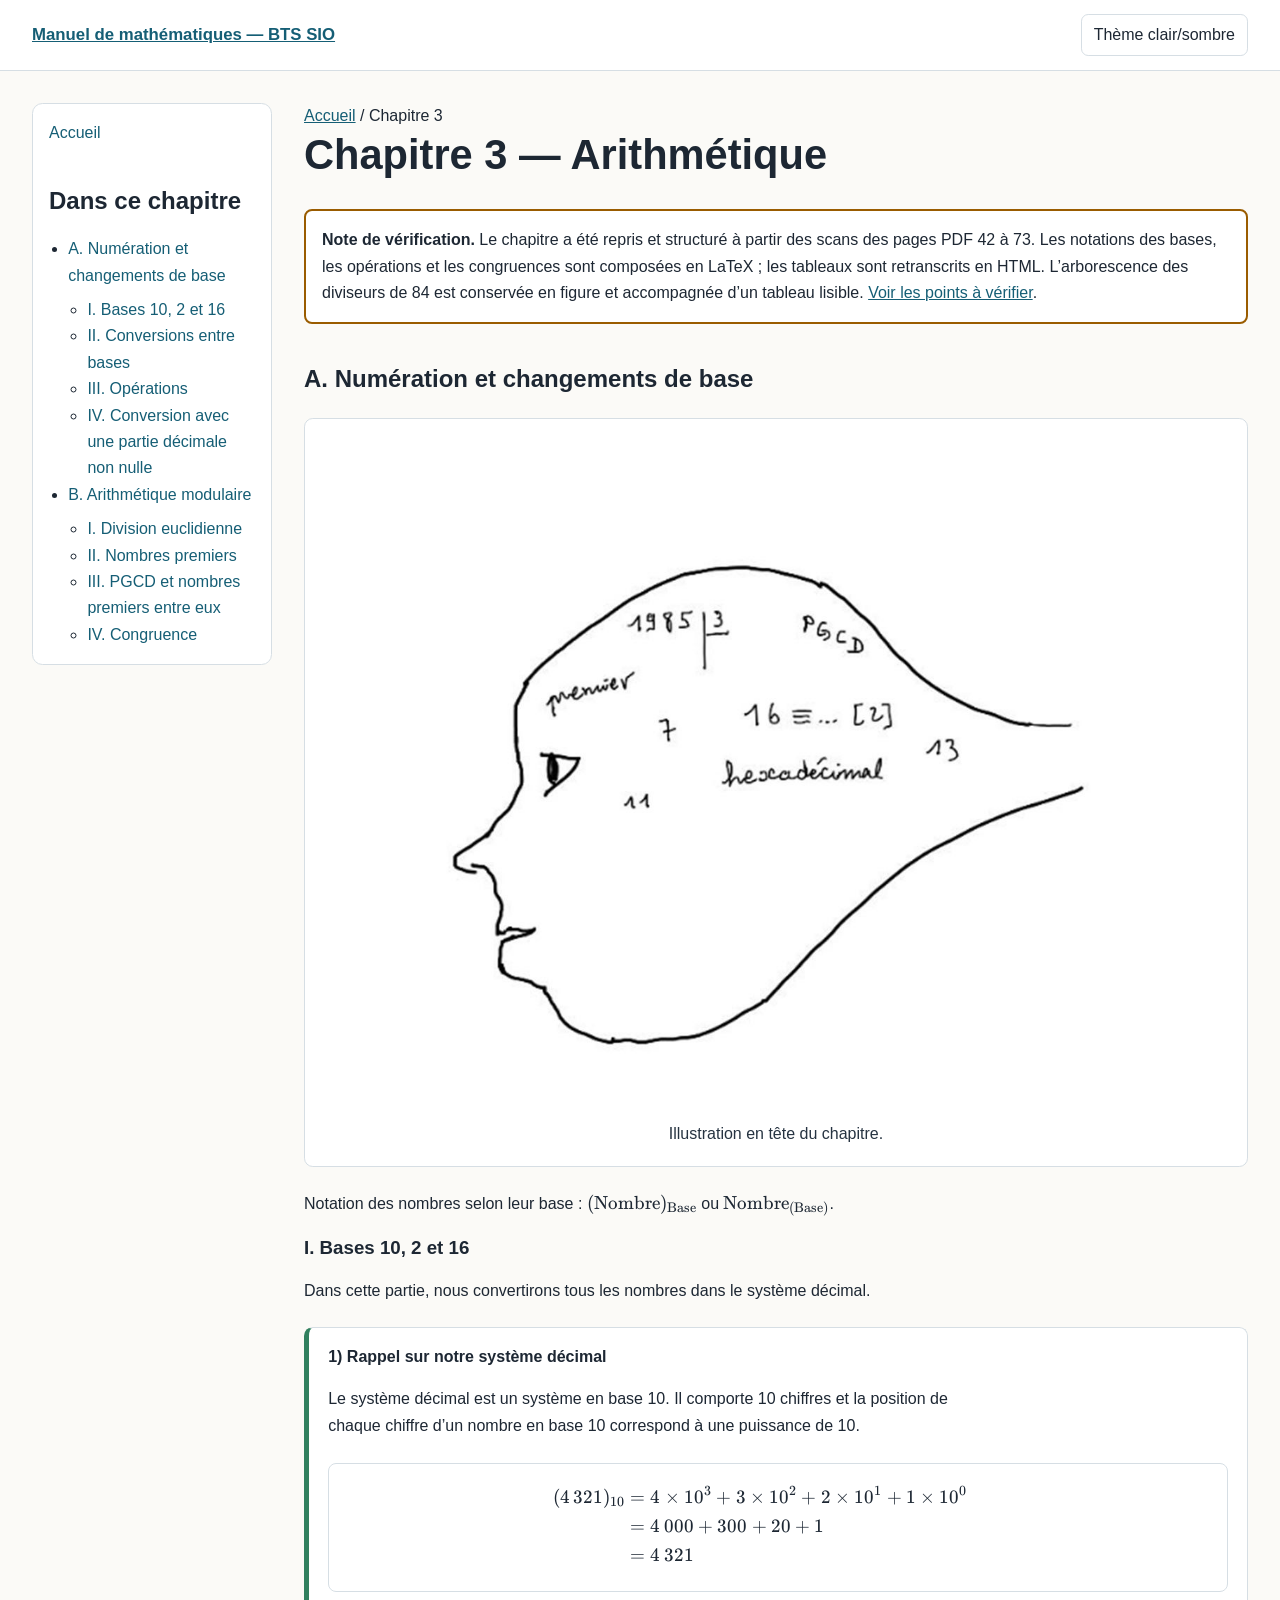
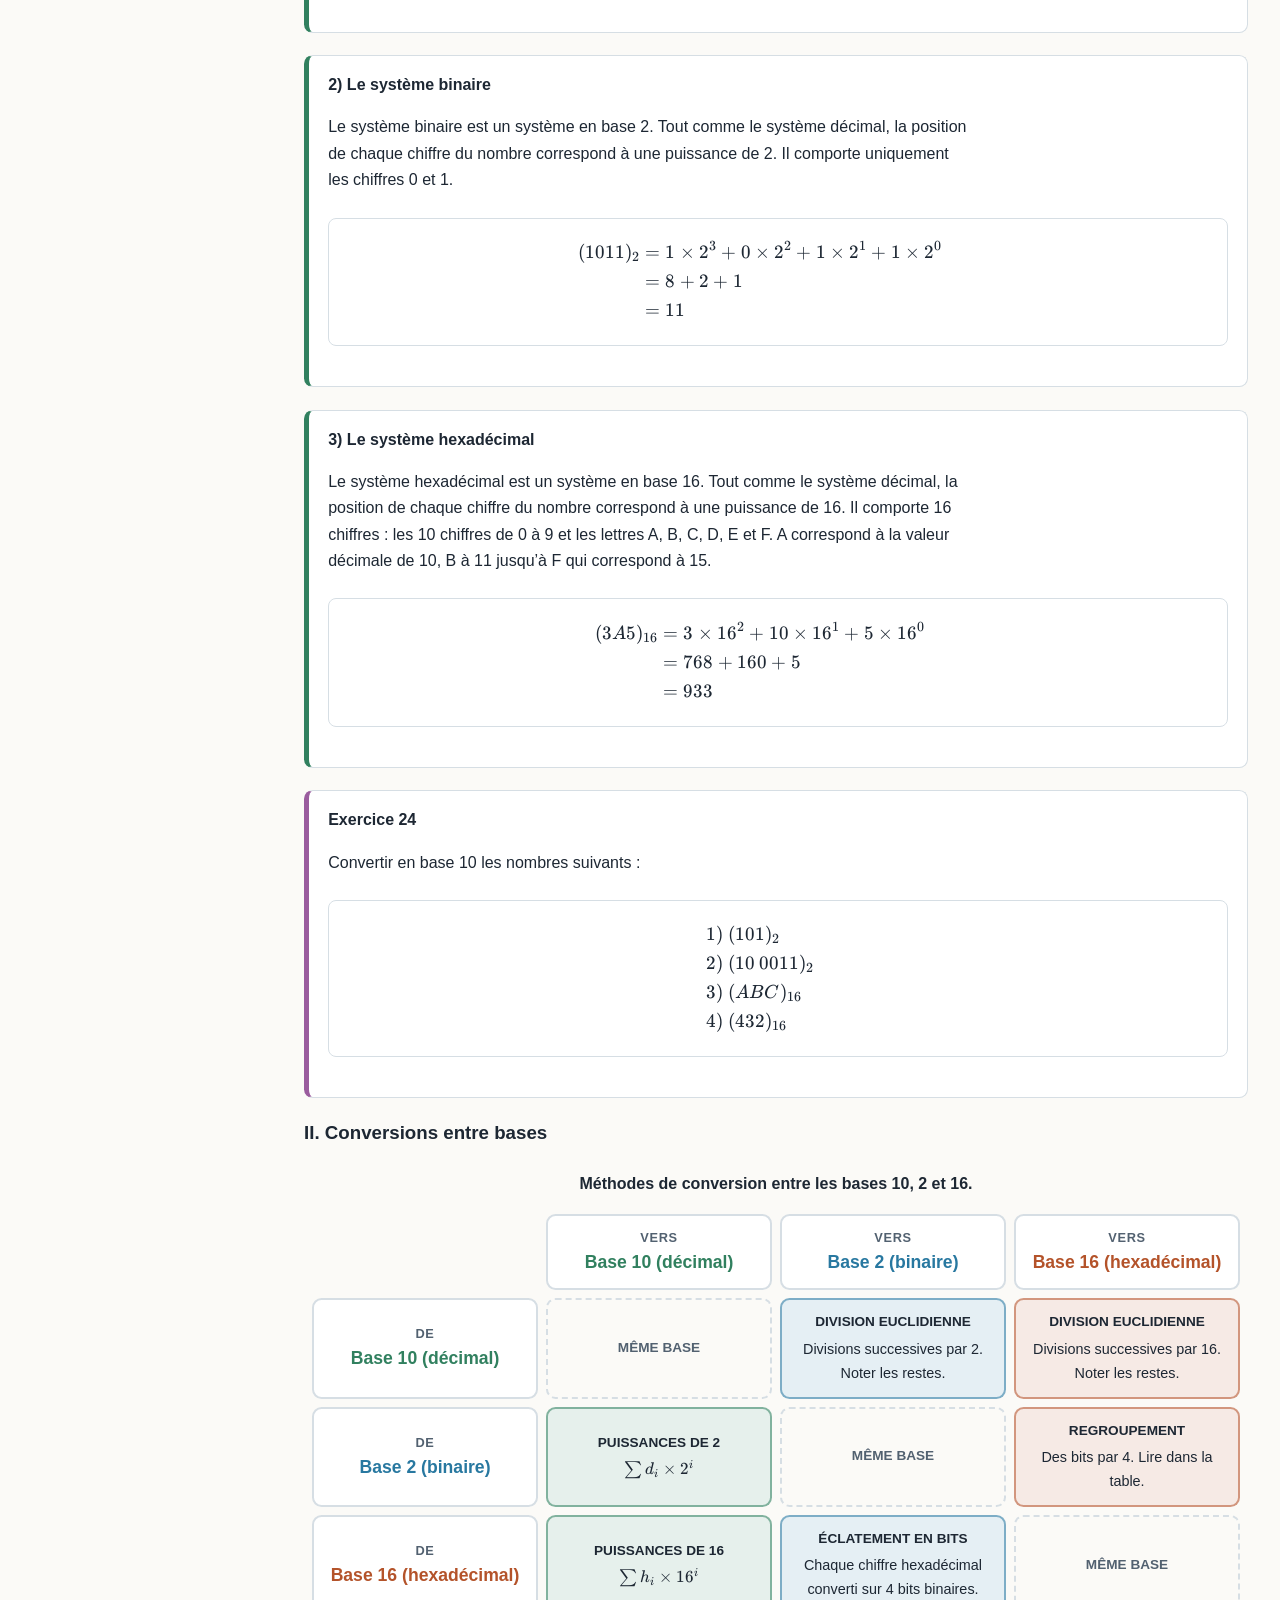
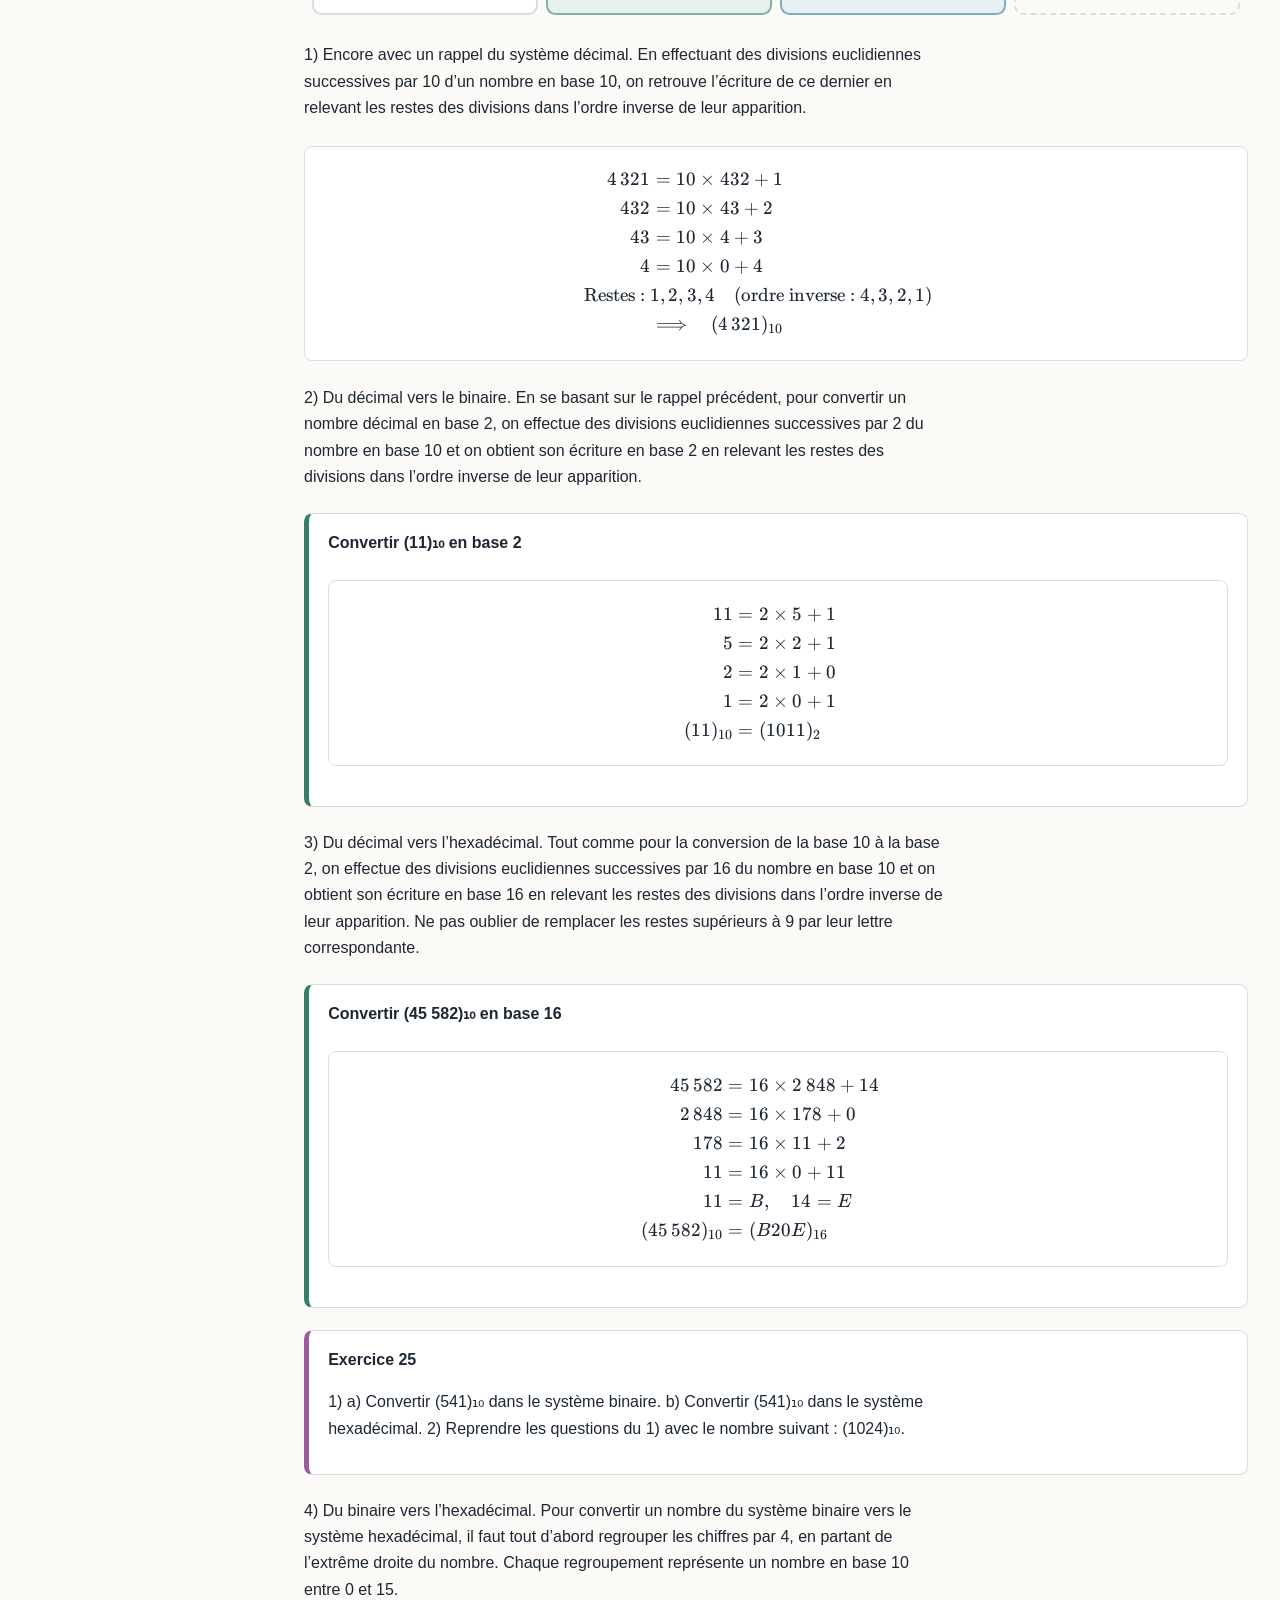
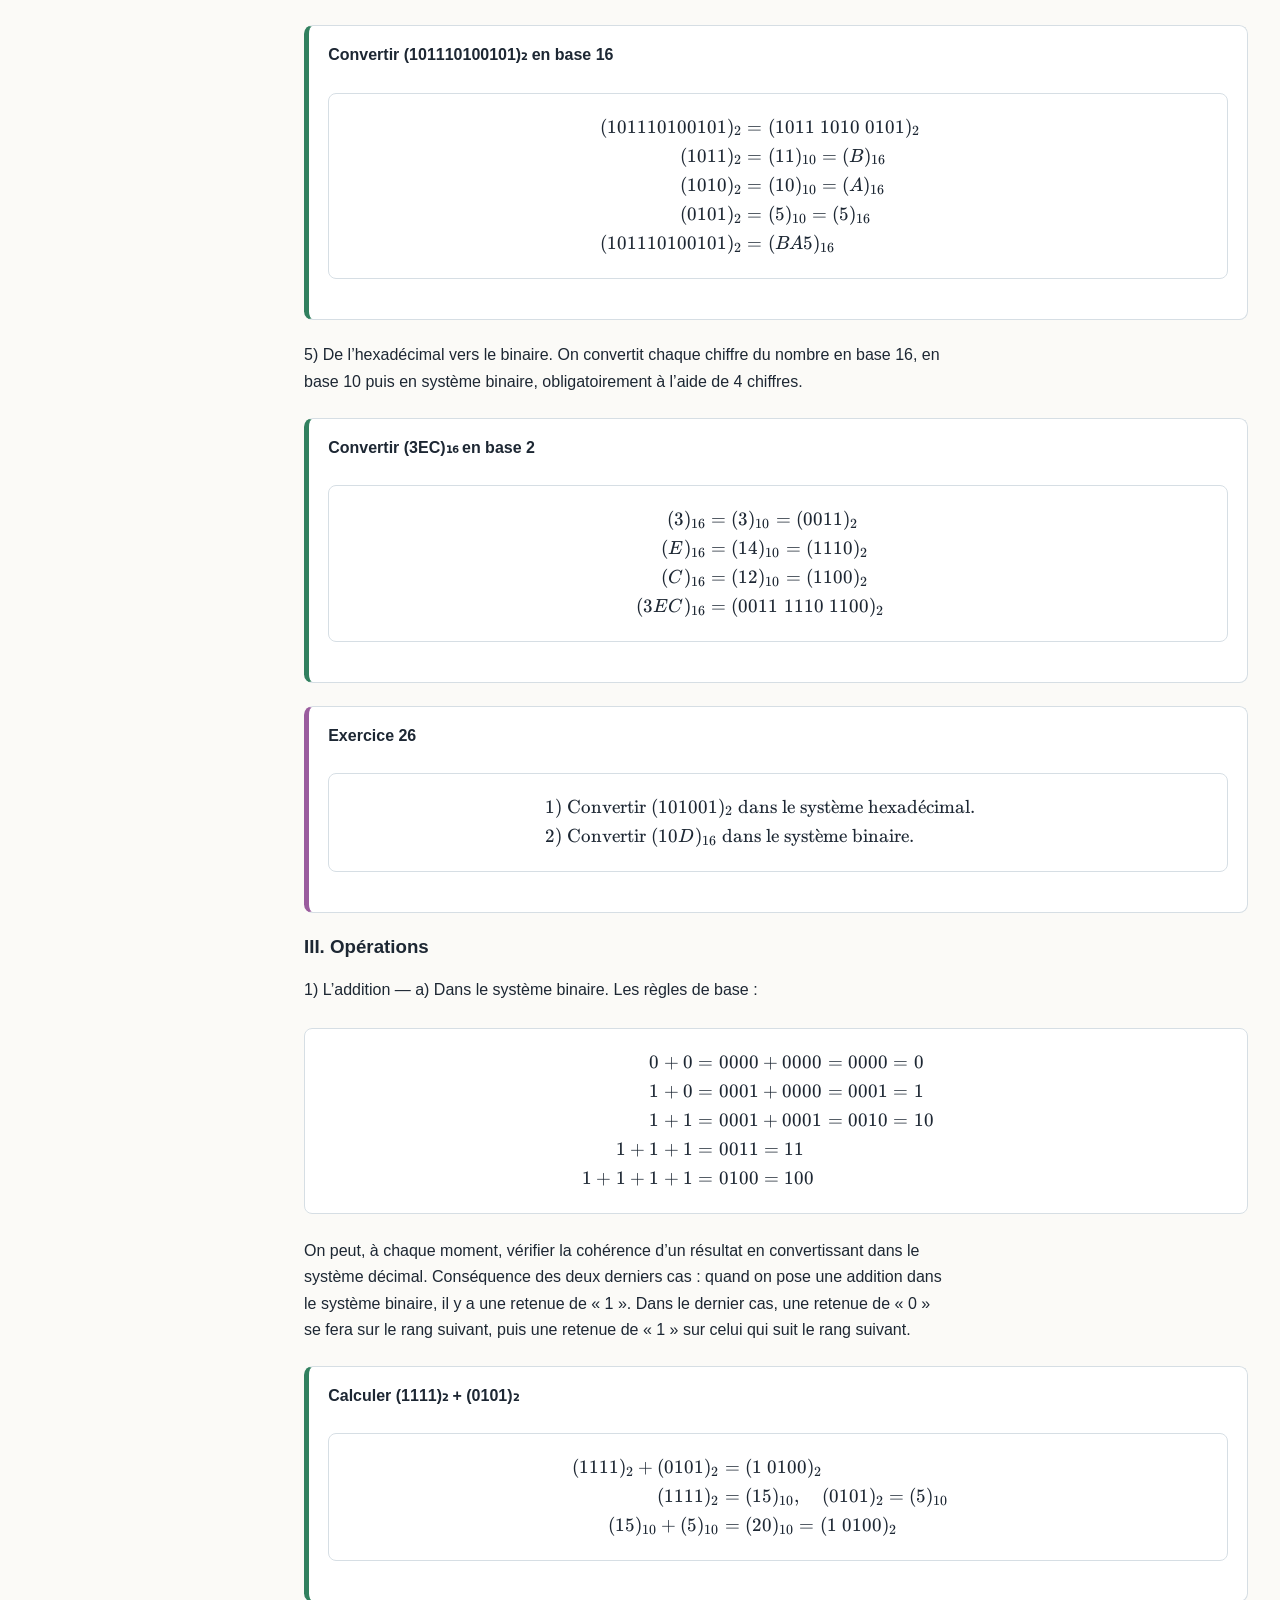
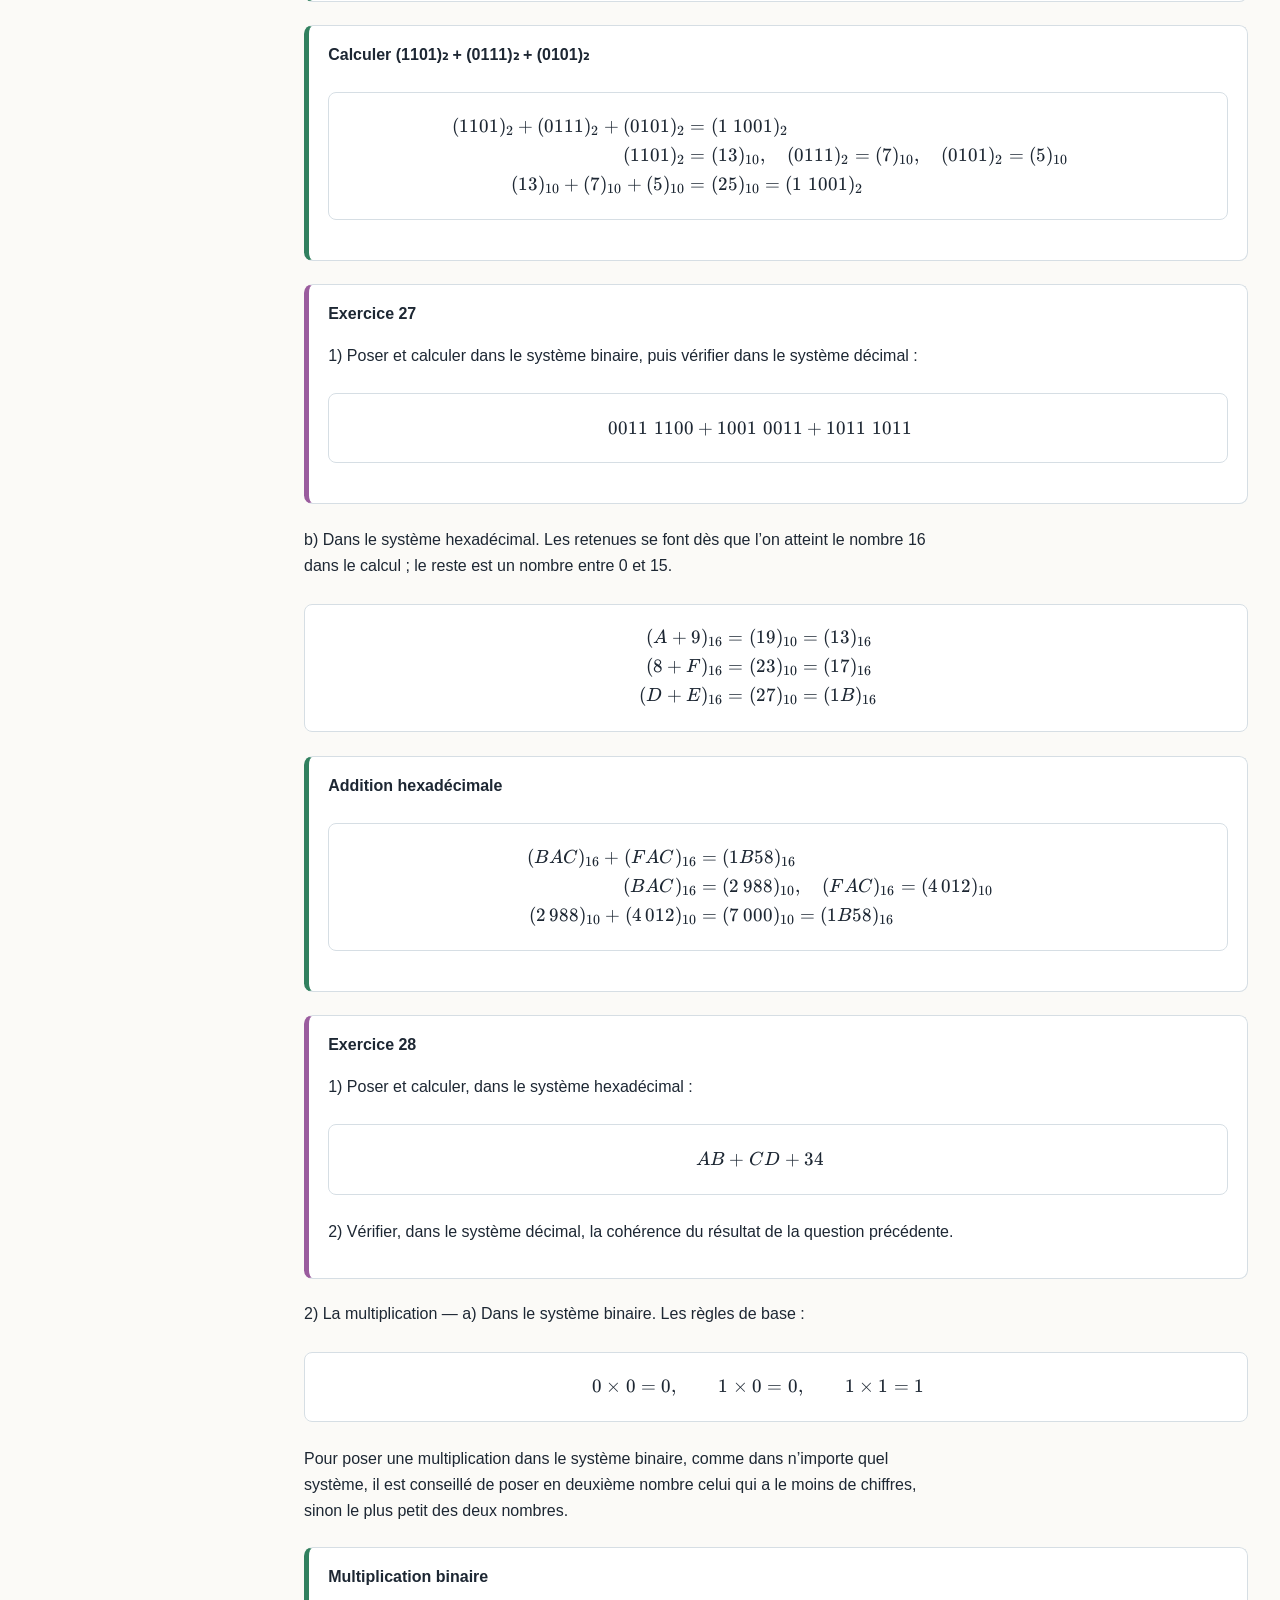
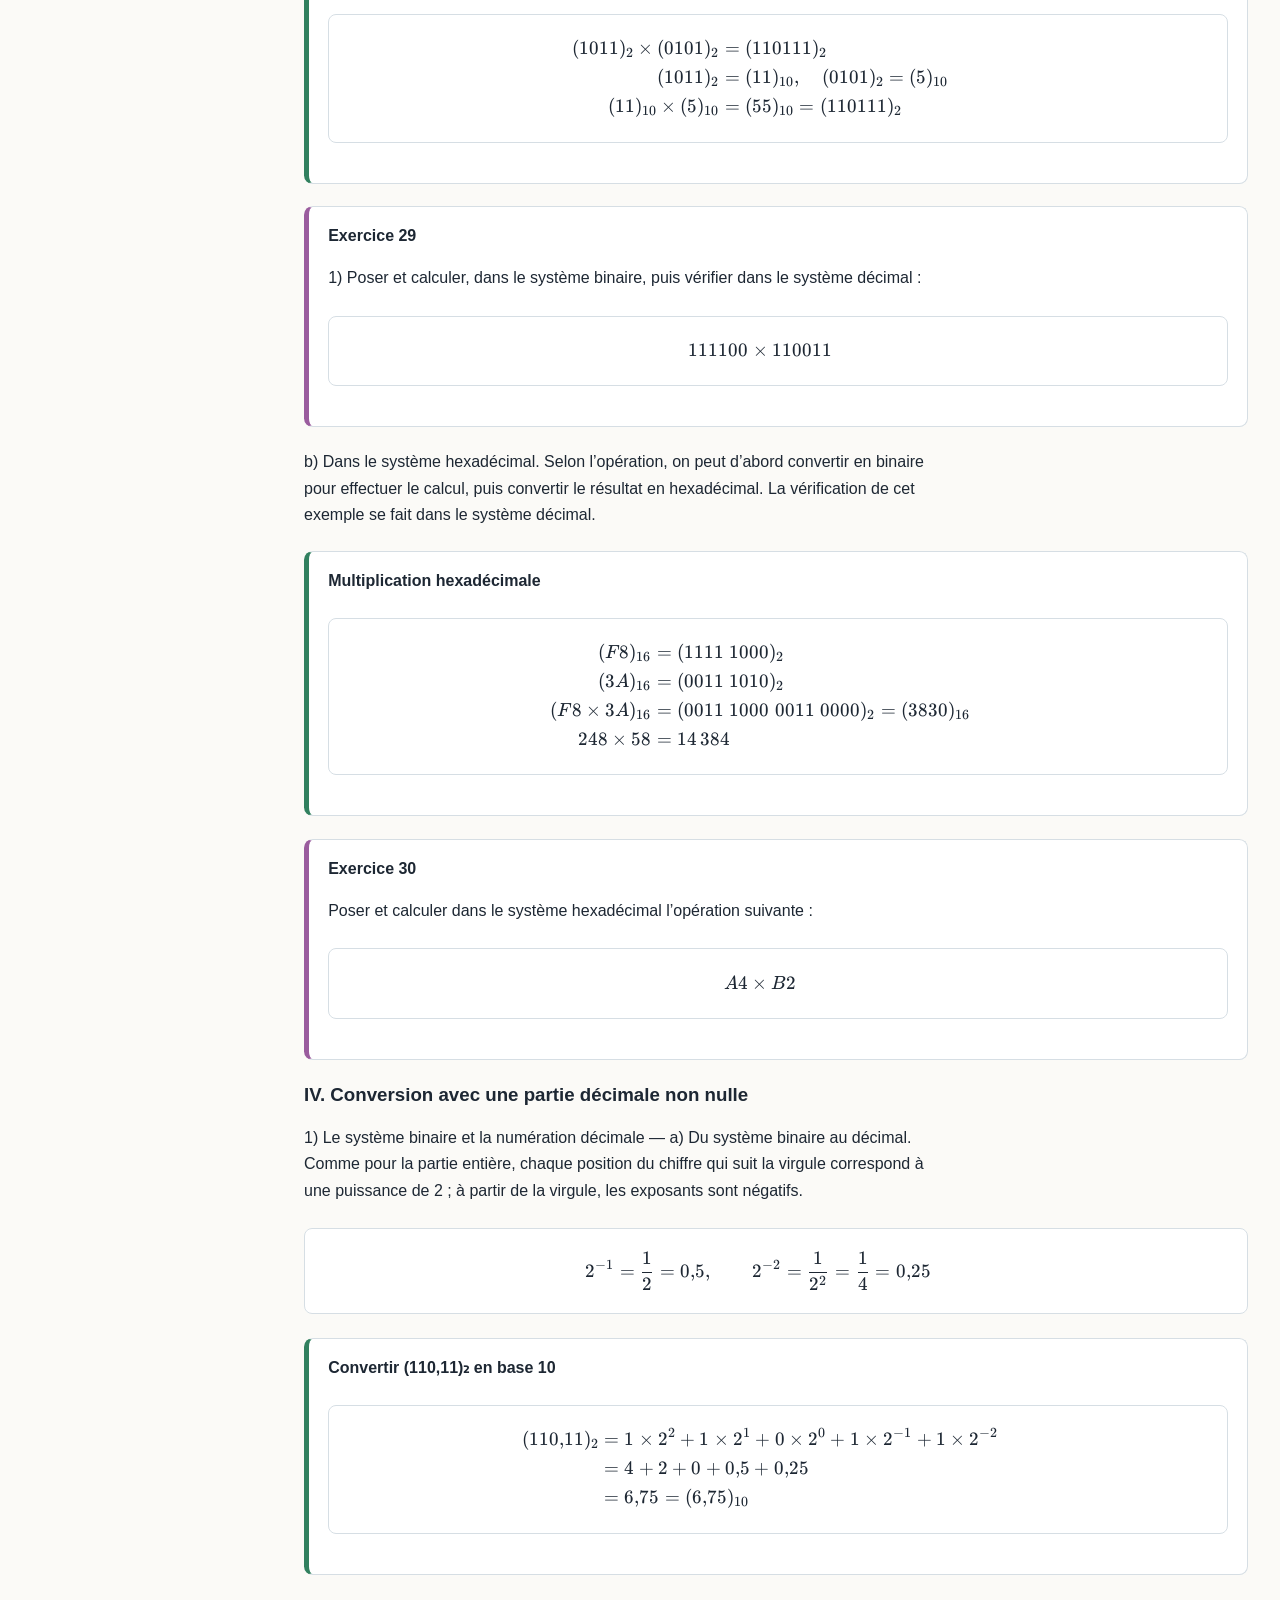
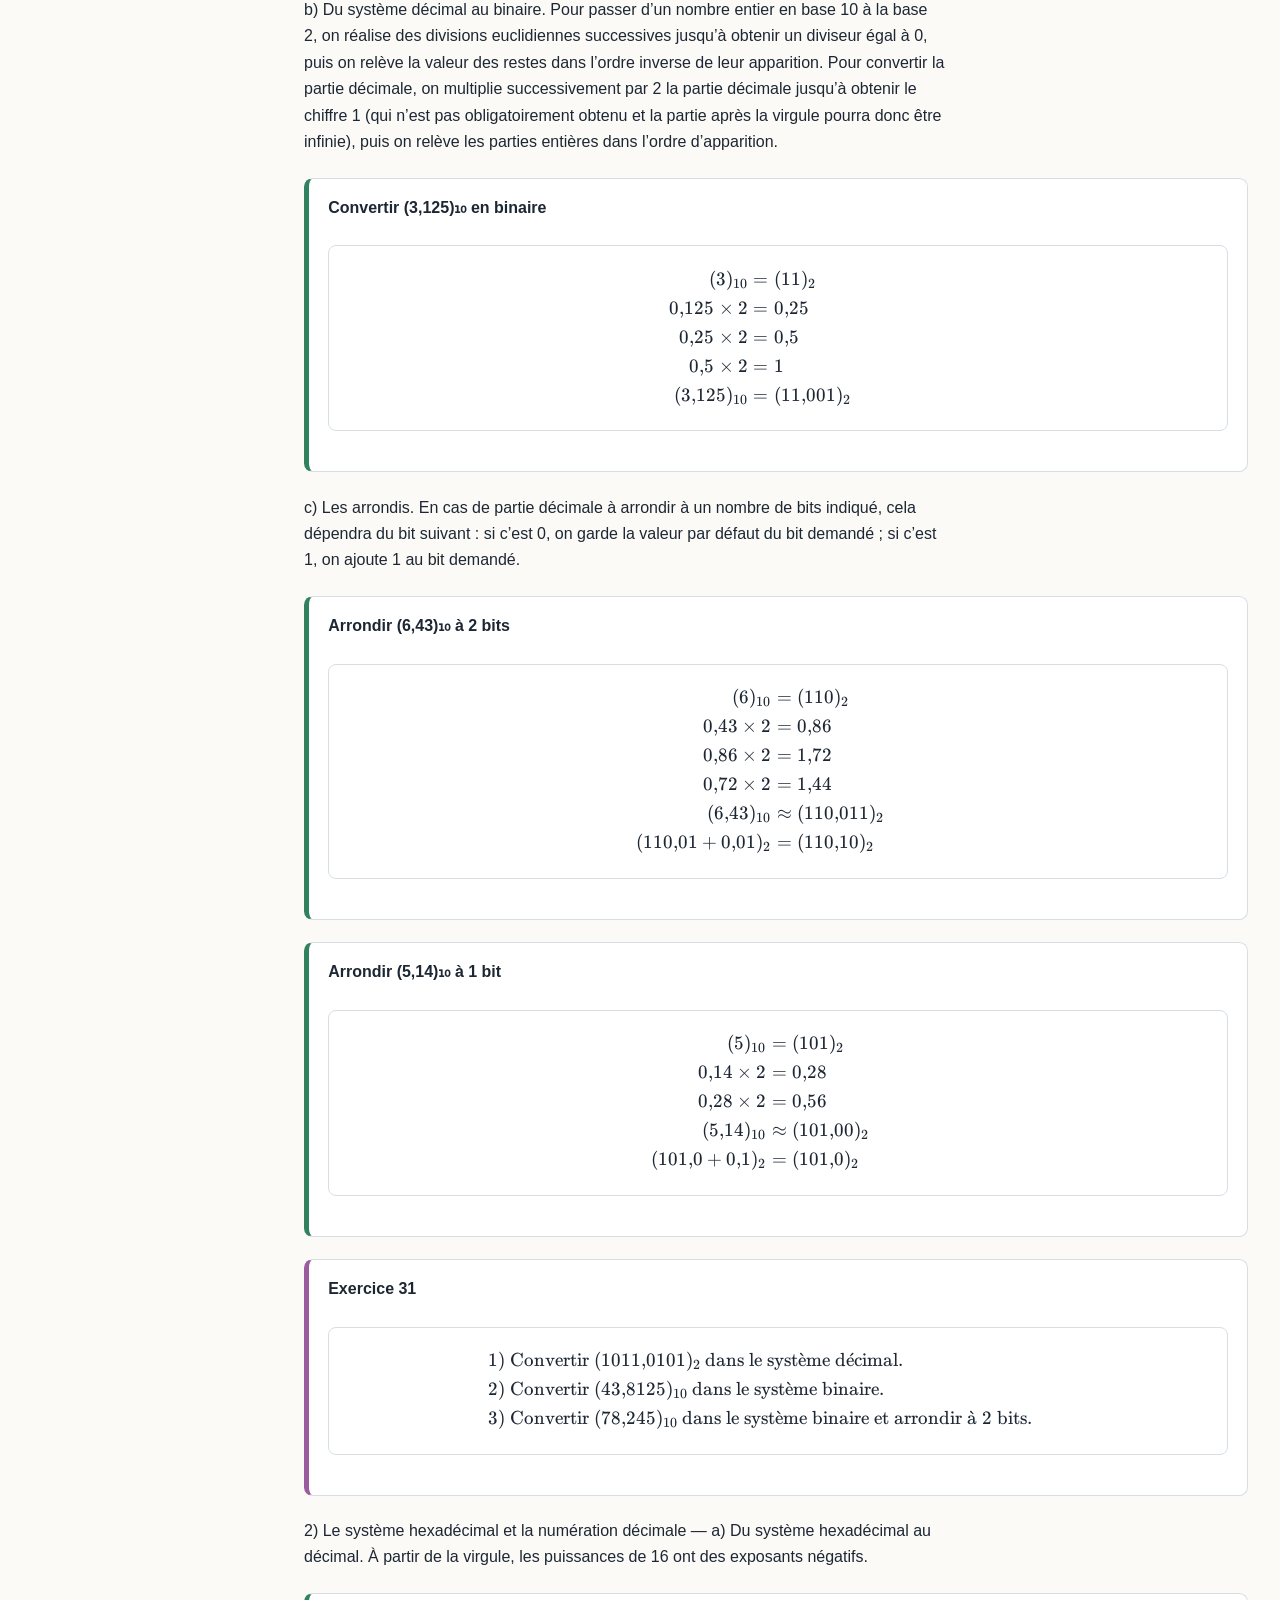
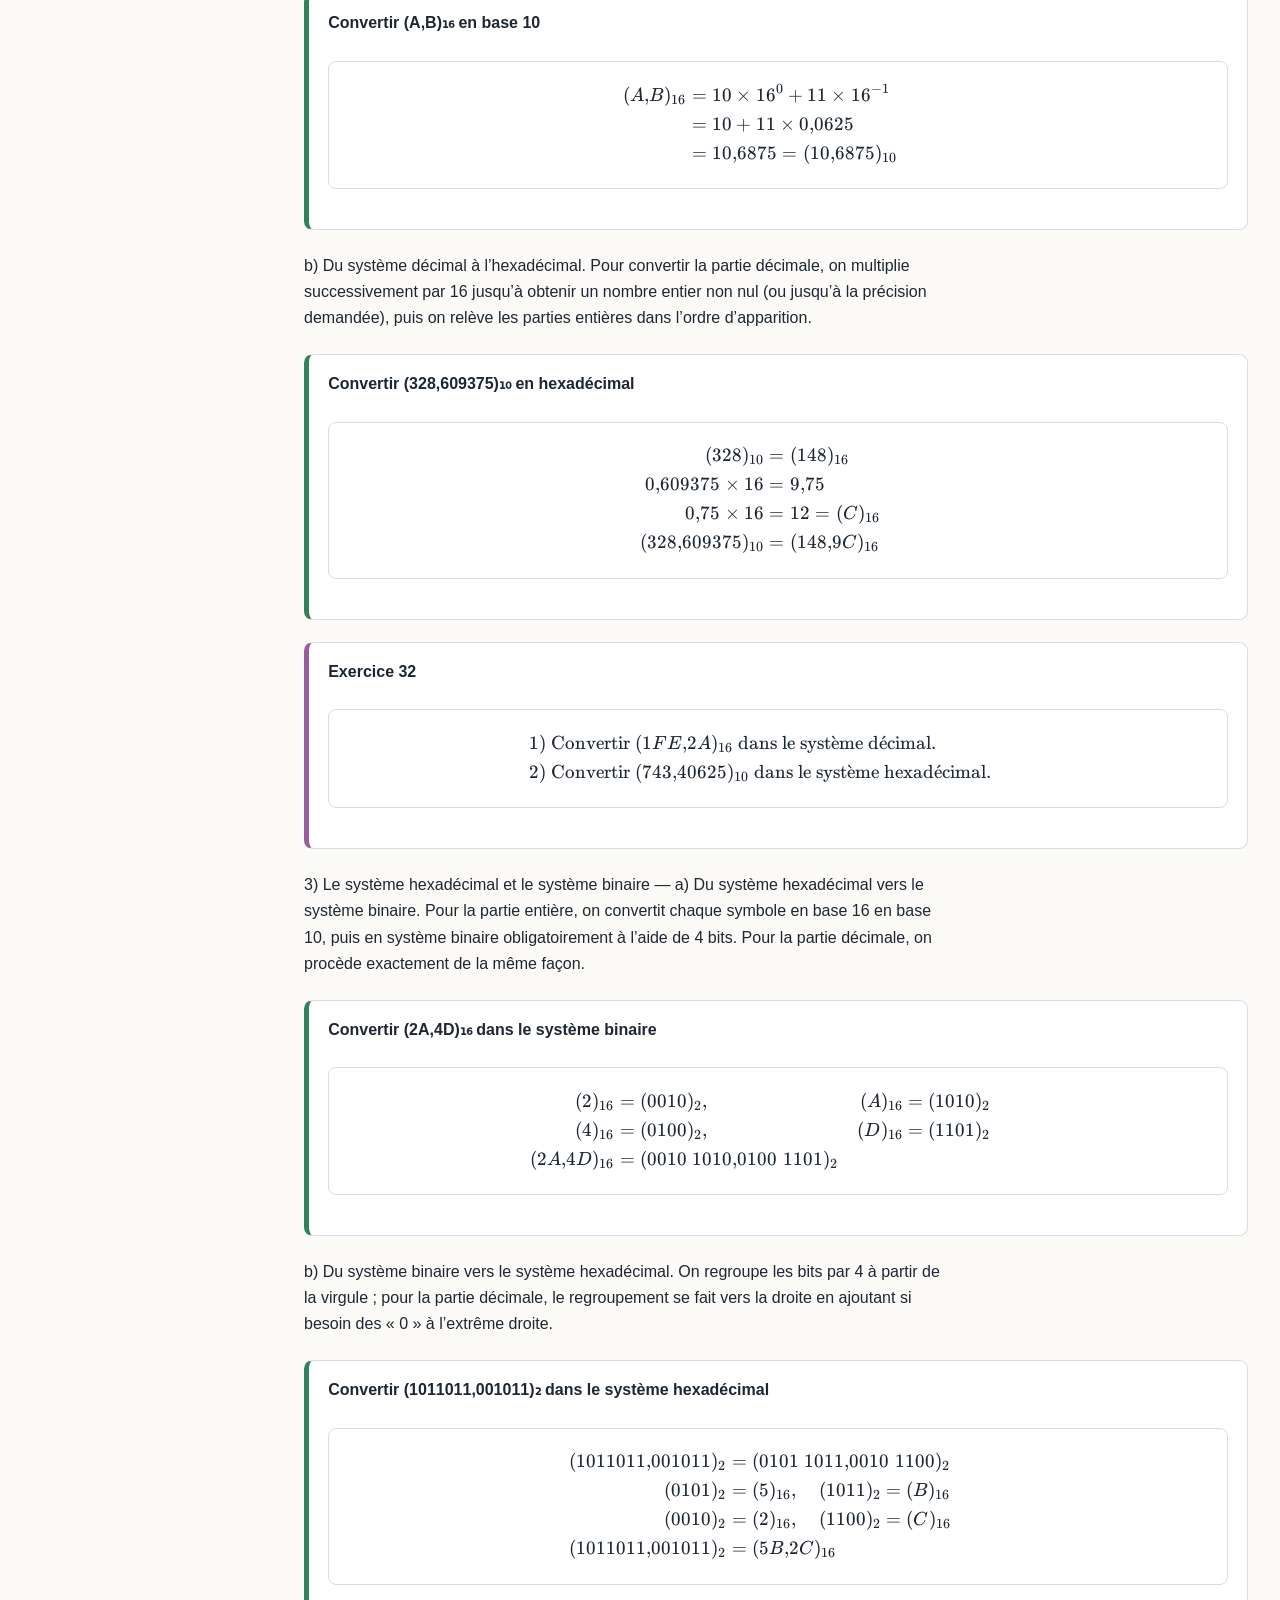
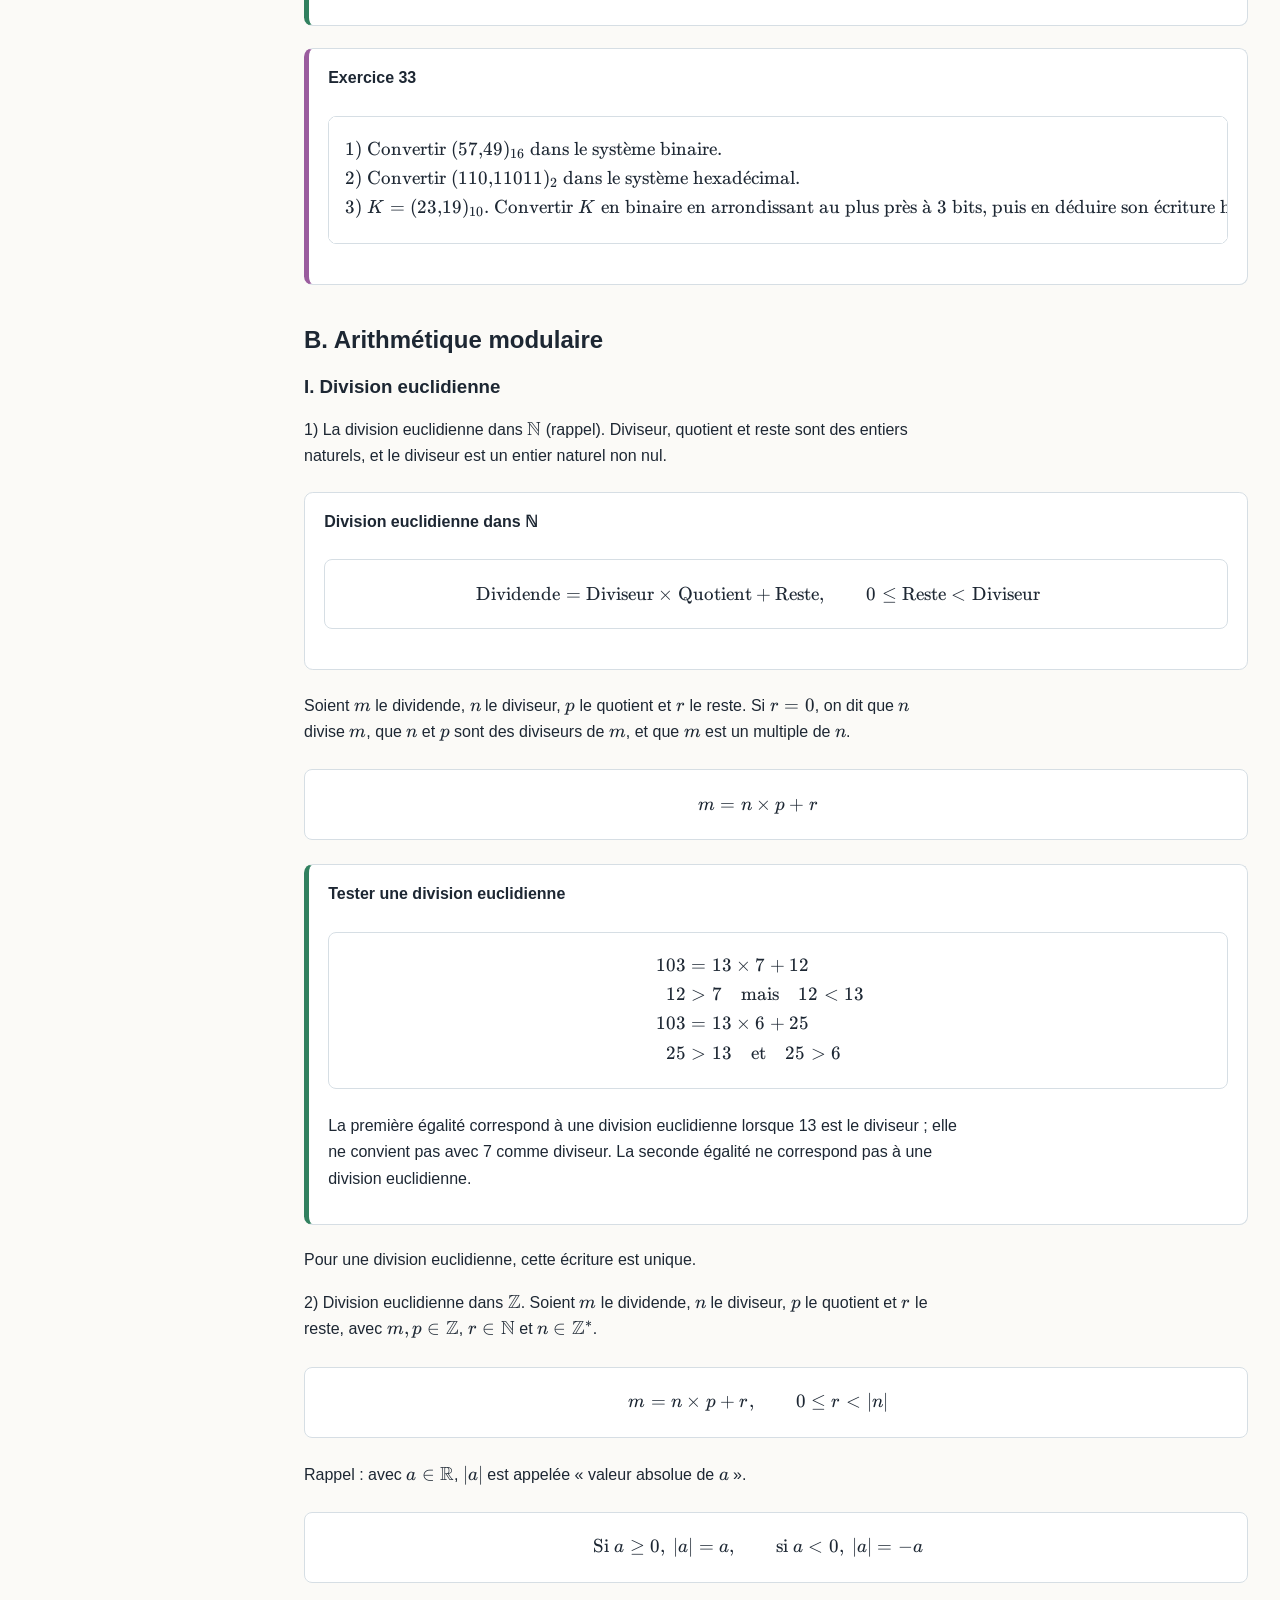
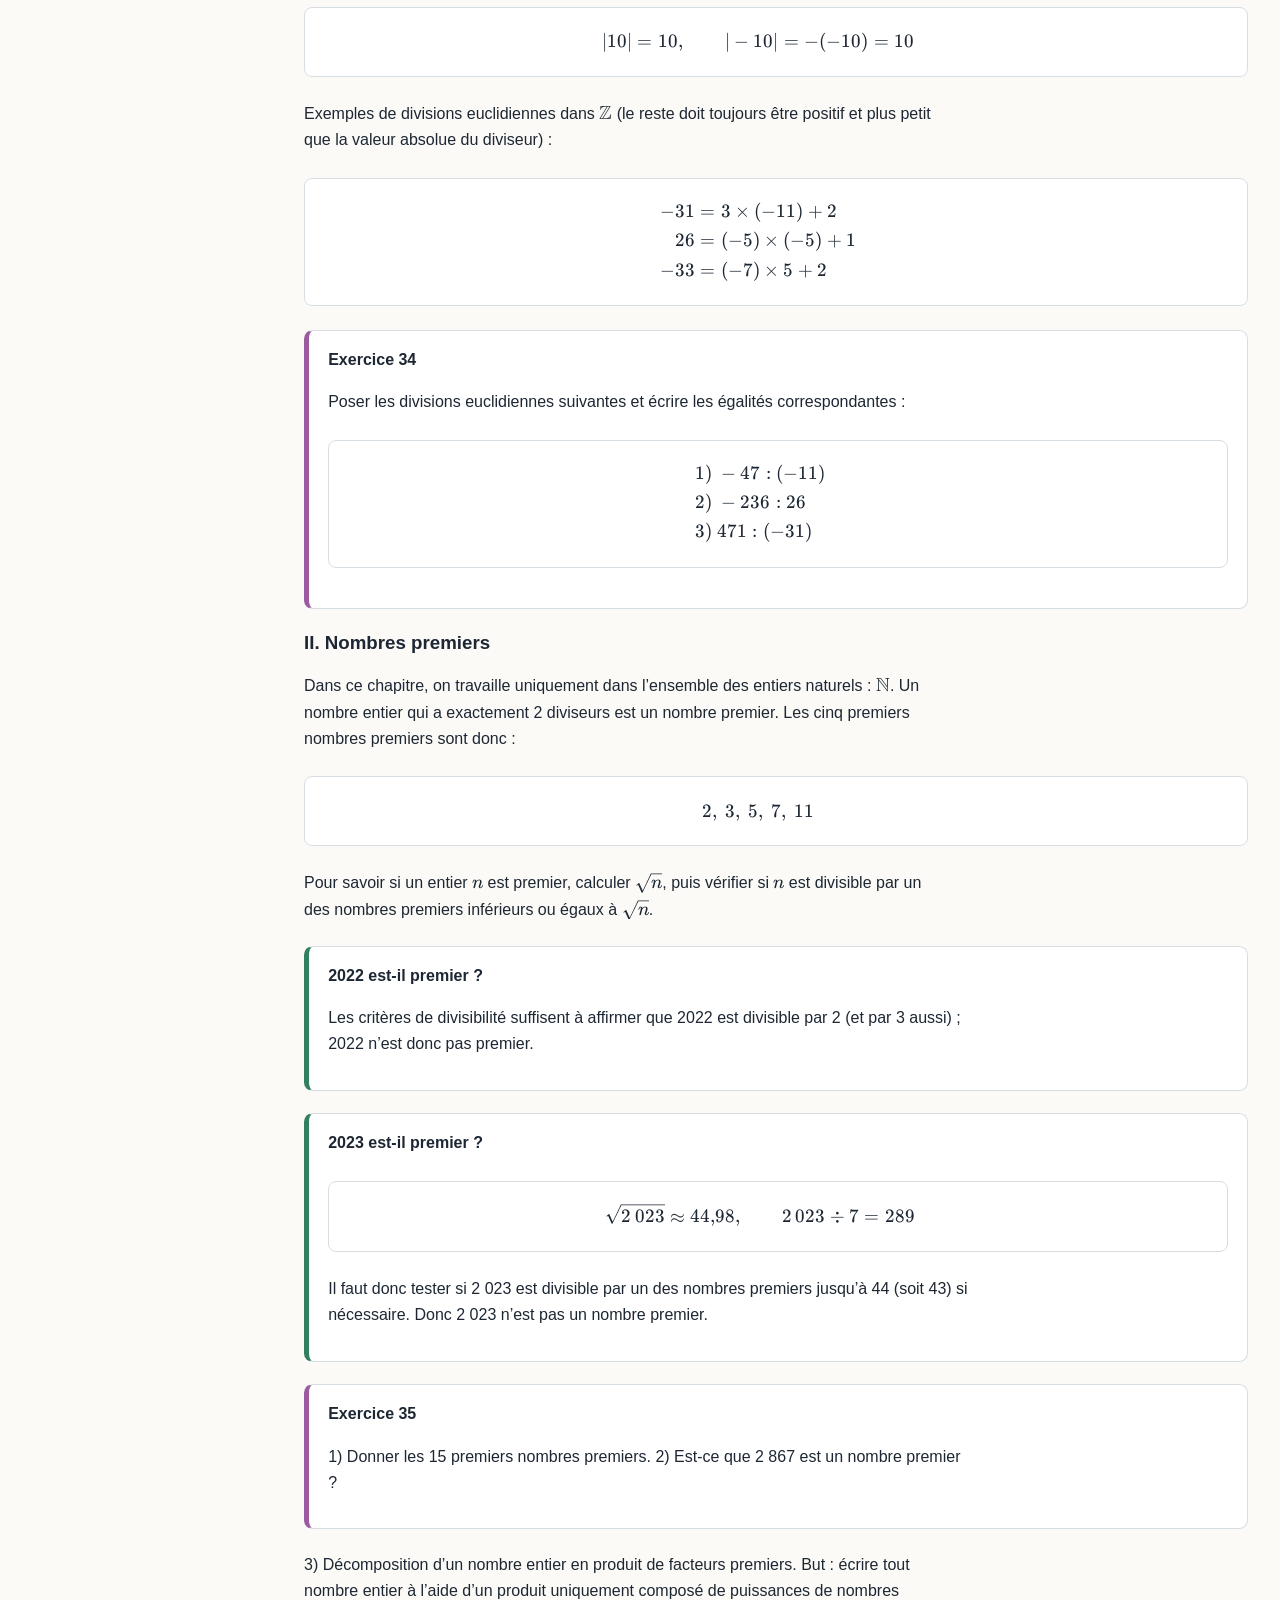
==== commit 6a99ca16: "Chapitre 3 : grille des conversions entre bases" ====
--- a/chapitres/chapitre-03.html
+++ b/chapitres/chapitre-03.html
@@ -29,7 +29,7 @@
 <div class="formule" data-latex="\begin{aligned}(1011)_2&amp;=1\times2^3+0\times2^2+1\times2^1+1\times2^0\\&amp;=8+2+1\\&amp;=11\end{aligned}" role="group" aria-label="Formule">\[\begin{aligned}(1011)_2&amp;=1\times2^3+0\times2^2+1\times2^1+1\times2^0\\&amp;=8+2+1\\&amp;=11\end{aligned}\]</div></section><section class="box-exemple"><p class="box-label">3) Le système hexadécimal</p><p>Le système hexadécimal est un système en base 16. Tout comme le système décimal, la position de chaque chiffre du nombre correspond à une puissance de 16. Il comporte 16 chiffres : les 10 chiffres de 0 à 9 et les lettres A, B, C, D, E et F. A correspond à la valeur décimale de 10, B à 11 jusqu’à F qui correspond à 15.</p>
 <div class="formule" data-latex="\begin{aligned}(3A5)_{16}&amp;=3\times16^2+10\times16^1+5\times16^0\\&amp;=768+160+5\\&amp;=933\end{aligned}" role="group" aria-label="Formule">\[\begin{aligned}(3A5)_{16}&amp;=3\times16^2+10\times16^1+5\times16^0\\&amp;=768+160+5\\&amp;=933\end{aligned}\]</div></section><section class="box-exercice"><p class="box-label">Exercice 24</p><p>Convertir en base 10 les nombres suivants :</p>
 <div class="formule" data-latex="\begin{aligned}1)&amp;\ (101)_2\\2)&amp;\ (10\,0011)_2\\3)&amp;\ (ABC)_{16}\\4)&amp;\ (432)_{16}\end{aligned}" role="group" aria-label="Formule">\[\begin{aligned}1)&amp;\ (101)_2\\2)&amp;\ (10\,0011)_2\\3)&amp;\ (ABC)_{16}\\4)&amp;\ (432)_{16}\end{aligned}\]</div></section></section>
-<section><h3 id="conversions-entre-bases">II. Conversions entre bases</h3><p>1) Encore avec un rappel du système décimal. En effectuant des divisions euclidiennes successives par 10 d’un nombre en base 10, on retrouve l’écriture de ce dernier en relevant les restes des divisions dans l’ordre inverse de leur apparition.</p><div class="formule" data-latex="\begin{aligned}4\,321&amp;=10\times432+1\\432&amp;=10\times43+2\\43&amp;=10\times4+3\\4&amp;=10\times0+4\\\text{Restes : }&amp;1,2,3,4\quad\text{(ordre inverse : }4,3,2,1\text{)}\\&amp;\Longrightarrow\quad(4\,321)_{10}\end{aligned}" role="group" aria-label="Formule">\[\begin{aligned}4\,321&amp;=10\times432+1\\432&amp;=10\times43+2\\43&amp;=10\times4+3\\4&amp;=10\times0+4\\\text{Restes : }&amp;1,2,3,4\quad\text{(ordre inverse : }4,3,2,1\text{)}\\&amp;\Longrightarrow\quad(4\,321)_{10}\end{aligned}\]</div><p>2) Du décimal vers le binaire. En se basant sur le rappel précédent, pour convertir un nombre décimal en base 2, on effectue des divisions euclidiennes successives par 2 du nombre en base 10 et on obtient son écriture en base 2 en relevant les restes des divisions dans l’ordre inverse de leur apparition.</p><section class="box-exemple"><p class="box-label">Convertir (11)₁₀ en base 2</p><div class="formule" data-latex="\begin{aligned}11&amp;=2\times5+1\\5&amp;=2\times2+1\\2&amp;=2\times1+0\\1&amp;=2\times0+1\\(11)_{10}&amp;=(1011)_2\end{aligned}" role="group" aria-label="Formule">\[\begin{aligned}11&amp;=2\times5+1\\5&amp;=2\times2+1\\2&amp;=2\times1+0\\1&amp;=2\times0+1\\(11)_{10}&amp;=(1011)_2\end{aligned}\]</div></section><p>3) Du décimal vers l’hexadécimal. Tout comme pour la conversion de la base 10 à la base 2, on effectue des divisions euclidiennes successives par 16 du nombre en base 10 et on obtient son écriture en base 16 en relevant les restes des divisions dans l’ordre inverse de leur apparition. Ne pas oublier de remplacer les restes supérieurs à 9 par leur lettre correspondante.</p><section class="box-exemple"><p class="box-label">Convertir (45 582)₁₀ en base 16</p><div class="formule" data-latex="\begin{aligned}45\,582&amp;=16\times2\,848+14\\2\,848&amp;=16\times178+0\\178&amp;=16\times11+2\\11&amp;=16\times0+11\\11&amp;=B,\quad14=E\\(45\,582)_{10}&amp;=(B20E)_{16}\end{aligned}" role="group" aria-label="Formule">\[\begin{aligned}45\,582&amp;=16\times2\,848+14\\2\,848&amp;=16\times178+0\\178&amp;=16\times11+2\\11&amp;=16\times0+11\\11&amp;=B,\quad14=E\\(45\,582)_{10}&amp;=(B20E)_{16}\end{aligned}\]</div></section><section class="box-exercice"><p class="box-label">Exercice 25</p><p>1) a) Convertir (541)₁₀ dans le système binaire. b) Convertir (541)₁₀ dans le système hexadécimal. 2) Reprendre les questions du 1) avec le nombre suivant : (1024)₁₀.</p></section><p>4) Du binaire vers l’hexadécimal. Pour convertir un nombre du système binaire vers le système hexadécimal, il faut tout d’abord regrouper les chiffres par 4, en partant de l’extrême droite du nombre. Chaque regroupement représente un nombre en base 10 entre 0 et 15.</p><section class="box-exemple"><p class="box-label">Convertir (101110100101)₂ en base 16</p><div class="formule" data-latex="\begin{aligned}(101110100101)_2&amp;=(1011\;1010\;0101)_2\\(1011)_2&amp;=(11)_{10}=(B)_{16}\\(1010)_2&amp;=(10)_{10}=(A)_{16}\\(0101)_2&amp;=(5)_{10}=(5)_{16}\\(101110100101)_2&amp;=(BA5)_{16}\end{aligned}" role="group" aria-label="Formule">\[\begin{aligned}(101110100101)_2&amp;=(1011\;1010\;0101)_2\\(1011)_2&amp;=(11)_{10}=(B)_{16}\\(1010)_2&amp;=(10)_{10}=(A)_{16}\\(0101)_2&amp;=(5)_{10}=(5)_{16}\\(101110100101)_2&amp;=(BA5)_{16}\end{aligned}\]</div></section><p>5) De l’hexadécimal vers le binaire. On convertit chaque chiffre du nombre en base 16, en base 10 puis en système binaire, obligatoirement à l’aide de 4 chiffres.</p><section class="box-exemple"><p class="box-label">Convertir (3EC)₁₆ en base 2</p><div class="formule" data-latex="\begin{aligned}(3)_{16}&amp;=(3)_{10}=(0011)_2\\(E)_{16}&amp;=(14)_{10}=(1110)_2\\(C)_{16}&amp;=(12)_{10}=(1100)_2\\(3EC)_{16}&amp;=(0011\;1110\;1100)_2\end{aligned}" role="group" aria-label="Formule">\[\begin{aligned}(3)_{16}&amp;=(3)_{10}=(0011)_2\\(E)_{16}&amp;=(14)_{10}=(1110)_2\\(C)_{16}&amp;=(12)_{10}=(1100)_2\\(3EC)_{16}&amp;=(0011\;1110\;1100)_2\end{aligned}\]</div></section><section class="box-exercice"><p class="box-label">Exercice 26</p><div class="formule" data-latex="\begin{aligned}1)&amp;\ \text{Convertir }(101001)_2\text{ dans le système hexadécimal.}\\2)&amp;\ \text{Convertir }(10D)_{16}\text{ dans le système binaire.}\end{aligned}" role="group" aria-label="Formule">\[\begin{aligned}1)&amp;\ \text{Convertir }(101001)_2\text{ dans le système hexadécimal.}\\2)&amp;\ \text{Convertir }(10D)_{16}\text{ dans le système binaire.}\end{aligned}\]</div></section></section>
+<section><h3 id="conversions-entre-bases">II. Conversions entre bases</h3><div class="table-wrapper"><table class="conv-grille"><caption>Méthodes de conversion entre les bases 10, 2 et 16.</caption><thead><tr><td></td><th scope="col" class="conv-vers conv-c1"><span class="conv-etiquette">Vers</span>Base 10 (décimal)</th><th scope="col" class="conv-vers conv-c2"><span class="conv-etiquette">Vers</span>Base 2 (binaire)</th><th scope="col" class="conv-vers conv-c3"><span class="conv-etiquette">Vers</span>Base 16 (hexadécimal)</th></tr></thead><tbody><tr><th scope="row" class="conv-de conv-c1"><span class="conv-etiquette">De</span>Base 10 (décimal)</th><td class="conv-meme"><span class="conv-titre">Même base</span></td><td class="conv-methode conv-c2"><span class="conv-titre">Division euclidienne</span><span class="conv-detail">Divisions successives par 2. Noter les restes.</span></td><td class="conv-methode conv-c3"><span class="conv-titre">Division euclidienne</span><span class="conv-detail">Divisions successives par 16. Noter les restes.</span></td></tr><tr><th scope="row" class="conv-de conv-c2"><span class="conv-etiquette">De</span>Base 2 (binaire)</th><td class="conv-methode conv-c1"><span class="conv-titre">Puissances de 2</span><span class="conv-detail">\(\sum d_i \times 2^i\)</span></td><td class="conv-meme"><span class="conv-titre">Même base</span></td><td class="conv-methode conv-c3"><span class="conv-titre">Regroupement</span><span class="conv-detail">Des bits par 4. Lire dans la table.</span></td></tr><tr><th scope="row" class="conv-de conv-c3"><span class="conv-etiquette">De</span>Base 16 (hexadécimal)</th><td class="conv-methode conv-c1"><span class="conv-titre">Puissances de 16</span><span class="conv-detail">\(\sum h_i \times 16^i\)</span></td><td class="conv-methode conv-c2"><span class="conv-titre">Éclatement en bits</span><span class="conv-detail">Chaque chiffre hexadécimal converti sur 4 bits binaires.</span></td><td class="conv-meme"><span class="conv-titre">Même base</span></td></tr></tbody></table></div><p>1) Encore avec un rappel du système décimal. En effectuant des divisions euclidiennes successives par 10 d’un nombre en base 10, on retrouve l’écriture de ce dernier en relevant les restes des divisions dans l’ordre inverse de leur apparition.</p><div class="formule" data-latex="\begin{aligned}4\,321&amp;=10\times432+1\\432&amp;=10\times43+2\\43&amp;=10\times4+3\\4&amp;=10\times0+4\\\text{Restes : }&amp;1,2,3,4\quad\text{(ordre inverse : }4,3,2,1\text{)}\\&amp;\Longrightarrow\quad(4\,321)_{10}\end{aligned}" role="group" aria-label="Formule">\[\begin{aligned}4\,321&amp;=10\times432+1\\432&amp;=10\times43+2\\43&amp;=10\times4+3\\4&amp;=10\times0+4\\\text{Restes : }&amp;1,2,3,4\quad\text{(ordre inverse : }4,3,2,1\text{)}\\&amp;\Longrightarrow\quad(4\,321)_{10}\end{aligned}\]</div><p>2) Du décimal vers le binaire. En se basant sur le rappel précédent, pour convertir un nombre décimal en base 2, on effectue des divisions euclidiennes successives par 2 du nombre en base 10 et on obtient son écriture en base 2 en relevant les restes des divisions dans l’ordre inverse de leur apparition.</p><section class="box-exemple"><p class="box-label">Convertir (11)₁₀ en base 2</p><div class="formule" data-latex="\begin{aligned}11&amp;=2\times5+1\\5&amp;=2\times2+1\\2&amp;=2\times1+0\\1&amp;=2\times0+1\\(11)_{10}&amp;=(1011)_2\end{aligned}" role="group" aria-label="Formule">\[\begin{aligned}11&amp;=2\times5+1\\5&amp;=2\times2+1\\2&amp;=2\times1+0\\1&amp;=2\times0+1\\(11)_{10}&amp;=(1011)_2\end{aligned}\]</div></section><p>3) Du décimal vers l’hexadécimal. Tout comme pour la conversion de la base 10 à la base 2, on effectue des divisions euclidiennes successives par 16 du nombre en base 10 et on obtient son écriture en base 16 en relevant les restes des divisions dans l’ordre inverse de leur apparition. Ne pas oublier de remplacer les restes supérieurs à 9 par leur lettre correspondante.</p><section class="box-exemple"><p class="box-label">Convertir (45 582)₁₀ en base 16</p><div class="formule" data-latex="\begin{aligned}45\,582&amp;=16\times2\,848+14\\2\,848&amp;=16\times178+0\\178&amp;=16\times11+2\\11&amp;=16\times0+11\\11&amp;=B,\quad14=E\\(45\,582)_{10}&amp;=(B20E)_{16}\end{aligned}" role="group" aria-label="Formule">\[\begin{aligned}45\,582&amp;=16\times2\,848+14\\2\,848&amp;=16\times178+0\\178&amp;=16\times11+2\\11&amp;=16\times0+11\\11&amp;=B,\quad14=E\\(45\,582)_{10}&amp;=(B20E)_{16}\end{aligned}\]</div></section><section class="box-exercice"><p class="box-label">Exercice 25</p><p>1) a) Convertir (541)₁₀ dans le système binaire. b) Convertir (541)₁₀ dans le système hexadécimal. 2) Reprendre les questions du 1) avec le nombre suivant : (1024)₁₀.</p></section><p>4) Du binaire vers l’hexadécimal. Pour convertir un nombre du système binaire vers le système hexadécimal, il faut tout d’abord regrouper les chiffres par 4, en partant de l’extrême droite du nombre. Chaque regroupement représente un nombre en base 10 entre 0 et 15.</p><section class="box-exemple"><p class="box-label">Convertir (101110100101)₂ en base 16</p><div class="formule" data-latex="\begin{aligned}(101110100101)_2&amp;=(1011\;1010\;0101)_2\\(1011)_2&amp;=(11)_{10}=(B)_{16}\\(1010)_2&amp;=(10)_{10}=(A)_{16}\\(0101)_2&amp;=(5)_{10}=(5)_{16}\\(101110100101)_2&amp;=(BA5)_{16}\end{aligned}" role="group" aria-label="Formule">\[\begin{aligned}(101110100101)_2&amp;=(1011\;1010\;0101)_2\\(1011)_2&amp;=(11)_{10}=(B)_{16}\\(1010)_2&amp;=(10)_{10}=(A)_{16}\\(0101)_2&amp;=(5)_{10}=(5)_{16}\\(101110100101)_2&amp;=(BA5)_{16}\end{aligned}\]</div></section><p>5) De l’hexadécimal vers le binaire. On convertit chaque chiffre du nombre en base 16, en base 10 puis en système binaire, obligatoirement à l’aide de 4 chiffres.</p><section class="box-exemple"><p class="box-label">Convertir (3EC)₁₆ en base 2</p><div class="formule" data-latex="\begin{aligned}(3)_{16}&amp;=(3)_{10}=(0011)_2\\(E)_{16}&amp;=(14)_{10}=(1110)_2\\(C)_{16}&amp;=(12)_{10}=(1100)_2\\(3EC)_{16}&amp;=(0011\;1110\;1100)_2\end{aligned}" role="group" aria-label="Formule">\[\begin{aligned}(3)_{16}&amp;=(3)_{10}=(0011)_2\\(E)_{16}&amp;=(14)_{10}=(1110)_2\\(C)_{16}&amp;=(12)_{10}=(1100)_2\\(3EC)_{16}&amp;=(0011\;1110\;1100)_2\end{aligned}\]</div></section><section class="box-exercice"><p class="box-label">Exercice 26</p><div class="formule" data-latex="\begin{aligned}1)&amp;\ \text{Convertir }(101001)_2\text{ dans le système hexadécimal.}\\2)&amp;\ \text{Convertir }(10D)_{16}\text{ dans le système binaire.}\end{aligned}" role="group" aria-label="Formule">\[\begin{aligned}1)&amp;\ \text{Convertir }(101001)_2\text{ dans le système hexadécimal.}\\2)&amp;\ \text{Convertir }(10D)_{16}\text{ dans le système binaire.}\end{aligned}\]</div></section></section>
 <section><h3 id="operations-en-bases">III. Opérations</h3><p>1) L’addition — a) Dans le système binaire. Les règles de base :</p><div class="formule" data-latex="\begin{aligned}0+0&amp;=0000+0000=0000=0\\1+0&amp;=0001+0000=0001=1\\1+1&amp;=0001+0001=0010=10\\1+1+1&amp;=0011=11\\1+1+1+1&amp;=0100=100\end{aligned}" role="group" aria-label="Formule">\[\begin{aligned}0+0&amp;=0000+0000=0000=0\\1+0&amp;=0001+0000=0001=1\\1+1&amp;=0001+0001=0010=10\\1+1+1&amp;=0011=11\\1+1+1+1&amp;=0100=100\end{aligned}\]</div><p>On peut, à chaque moment, vérifier la cohérence d’un résultat en convertissant dans le système décimal. Conséquence des deux derniers cas : quand on pose une addition dans le système binaire, il y a une retenue de « 1 ». Dans le dernier cas, une retenue de « 0 » se fera sur le rang suivant, puis une retenue de « 1 » sur celui qui suit le rang suivant.</p><section class="box-exemple"><p class="box-label">Calculer (1111)₂ + (0101)₂</p><div class="formule" data-latex="\begin{aligned}(1111)_2+(0101)_2&amp;=(1\;0100)_2\\(1111)_2&amp;=(15)_{10},\quad(0101)_2=(5)_{10}\\(15)_{10}+(5)_{10}&amp;=(20)_{10}=(1\;0100)_2\end{aligned}" role="group" aria-label="Formule">\[\begin{aligned}(1111)_2+(0101)_2&amp;=(1\;0100)_2\\(1111)_2&amp;=(15)_{10},\quad(0101)_2=(5)_{10}\\(15)_{10}+(5)_{10}&amp;=(20)_{10}=(1\;0100)_2\end{aligned}\]</div></section><section class="box-exemple"><p class="box-label">Calculer (1101)₂ + (0111)₂ + (0101)₂</p><div class="formule" data-latex="\begin{aligned}(1101)_2+(0111)_2+(0101)_2&amp;=(1\;1001)_2\\(1101)_2&amp;=(13)_{10},\quad(0111)_2=(7)_{10},\quad(0101)_2=(5)_{10}\\(13)_{10}+(7)_{10}+(5)_{10}&amp;=(25)_{10}=(1\;1001)_2\end{aligned}" role="group" aria-label="Formule">\[\begin{aligned}(1101)_2+(0111)_2+(0101)_2&amp;=(1\;1001)_2\\(1101)_2&amp;=(13)_{10},\quad(0111)_2=(7)_{10},\quad(0101)_2=(5)_{10}\\(13)_{10}+(7)_{10}+(5)_{10}&amp;=(25)_{10}=(1\;1001)_2\end{aligned}\]</div></section><section class="box-exercice"><p class="box-label">Exercice 27</p><p>1) Poser et calculer dans le système binaire, puis vérifier dans le système décimal :</p>
 <div class="formule" data-latex="0011\;1100+1001\;0011+1011\;1011" role="group" aria-label="Formule">\[0011\;1100+1001\;0011+1011\;1011\]</div></section><p>b) Dans le système hexadécimal. Les retenues se font dès que l’on atteint le nombre 16 dans le calcul ; le reste est un nombre entre 0 et 15.</p><div class="formule" data-latex="\begin{aligned}(A+9)_{16}&amp;=(19)_{10}=(13)_{16}\\(8+F)_{16}&amp;=(23)_{10}=(17)_{16}\\(D+E)_{16}&amp;=(27)_{10}=(1B)_{16}\end{aligned}" role="group" aria-label="Formule">\[\begin{aligned}(A+9)_{16}&amp;=(19)_{10}=(13)_{16}\\(8+F)_{16}&amp;=(23)_{10}=(17)_{16}\\(D+E)_{16}&amp;=(27)_{10}=(1B)_{16}\end{aligned}\]</div><section class="box-exemple"><p class="box-label">Addition hexadécimale</p><div class="formule" data-latex="\begin{aligned}(BAC)_{16}+(FAC)_{16}&amp;=(1B58)_{16}\\(BAC)_{16}&amp;=(2\,988)_{10},\quad(FAC)_{16}=(4\,012)_{10}\\(2\,988)_{10}+(4\,012)_{10}&amp;=(7\,000)_{10}=(1B58)_{16}\end{aligned}" role="group" aria-label="Formule">\[\begin{aligned}(BAC)_{16}+(FAC)_{16}&amp;=(1B58)_{16}\\(BAC)_{16}&amp;=(2\,988)_{10},\quad(FAC)_{16}=(4\,012)_{10}\\(2\,988)_{10}+(4\,012)_{10}&amp;=(7\,000)_{10}=(1B58)_{16}\end{aligned}\]</div></section><section class="box-exercice"><p class="box-label">Exercice 28</p><p>1) Poser et calculer, dans le système hexadécimal :</p>
 <div class="formule" data-latex="AB+CD+34" role="group" aria-label="Formule">\[AB+CD+34\]</div>
--- a/assets/css/maths.css
+++ b/assets/css/maths.css
@@ -41,6 +41,38 @@
 }
 .transcription-page h3 { margin-top: 0; }
 .box-retenir { border-left: 0.35rem solid #268269; }
+
+.conv-grille {
+  --conv-1: #31805f; --conv-2: #2878a0; --conv-3: #b4532a;
+  width: 100%;
+  border-collapse: separate;
+  border-spacing: 0.5rem;
+  table-layout: fixed;
+}
+:root[data-theme="sombre"] .conv-grille { --conv-1: #6fcfa6; --conv-2: #7dd3e7; --conv-3: #f0a17a; }
+.conv-grille caption { caption-side: top; }
+.conv-grille th, .conv-grille td {
+  padding: 0.7rem 0.6rem;
+  border: 2px solid var(--bordure);
+  border-radius: 0.6rem;
+  background: var(--surface);
+  vertical-align: middle;
+}
+.conv-grille thead { background: none; }
+.conv-grille thead td { border: 0; background: none; }
+.conv-grille .conv-methode { border-color: color-mix(in srgb, var(--conv) 55%, transparent); background: color-mix(in srgb, var(--conv) 12%, var(--surface)); }
+.conv-c1 { --conv: var(--conv-1); }
+.conv-c2 { --conv: var(--conv-2); }
+.conv-c3 { --conv: var(--conv-3); }
+.conv-vers, .conv-de { color: var(--conv); border-color: var(--conv); font-size: 1.1rem; }
+.conv-etiquette { display: block; font-size: 0.8rem; letter-spacing: 0.05em; text-transform: uppercase; color: var(--texte-doux); }
+.conv-methode { border-color: color-mix(in srgb, var(--conv) 55%, transparent); background: color-mix(in srgb, var(--conv) 10%, var(--surface)); }
+.conv-grille .conv-meme { border-style: dashed; background: none; color: var(--texte-doux); }
+.conv-titre { display: block; font-weight: 700; text-transform: uppercase; font-size: 0.85rem; }
+.conv-detail { display: block; margin-top: 0.25rem; font-size: 0.9rem; }
+@media (max-width: 40rem) {
+  .conv-grille { min-width: 36rem; }
+}
 .table-wrapper { margin-block: 1.2rem; overflow-x: auto; }
 table { border-collapse: collapse; margin: auto; min-width: 16rem; }
 caption { padding: 0.5rem; font-weight: 700; }
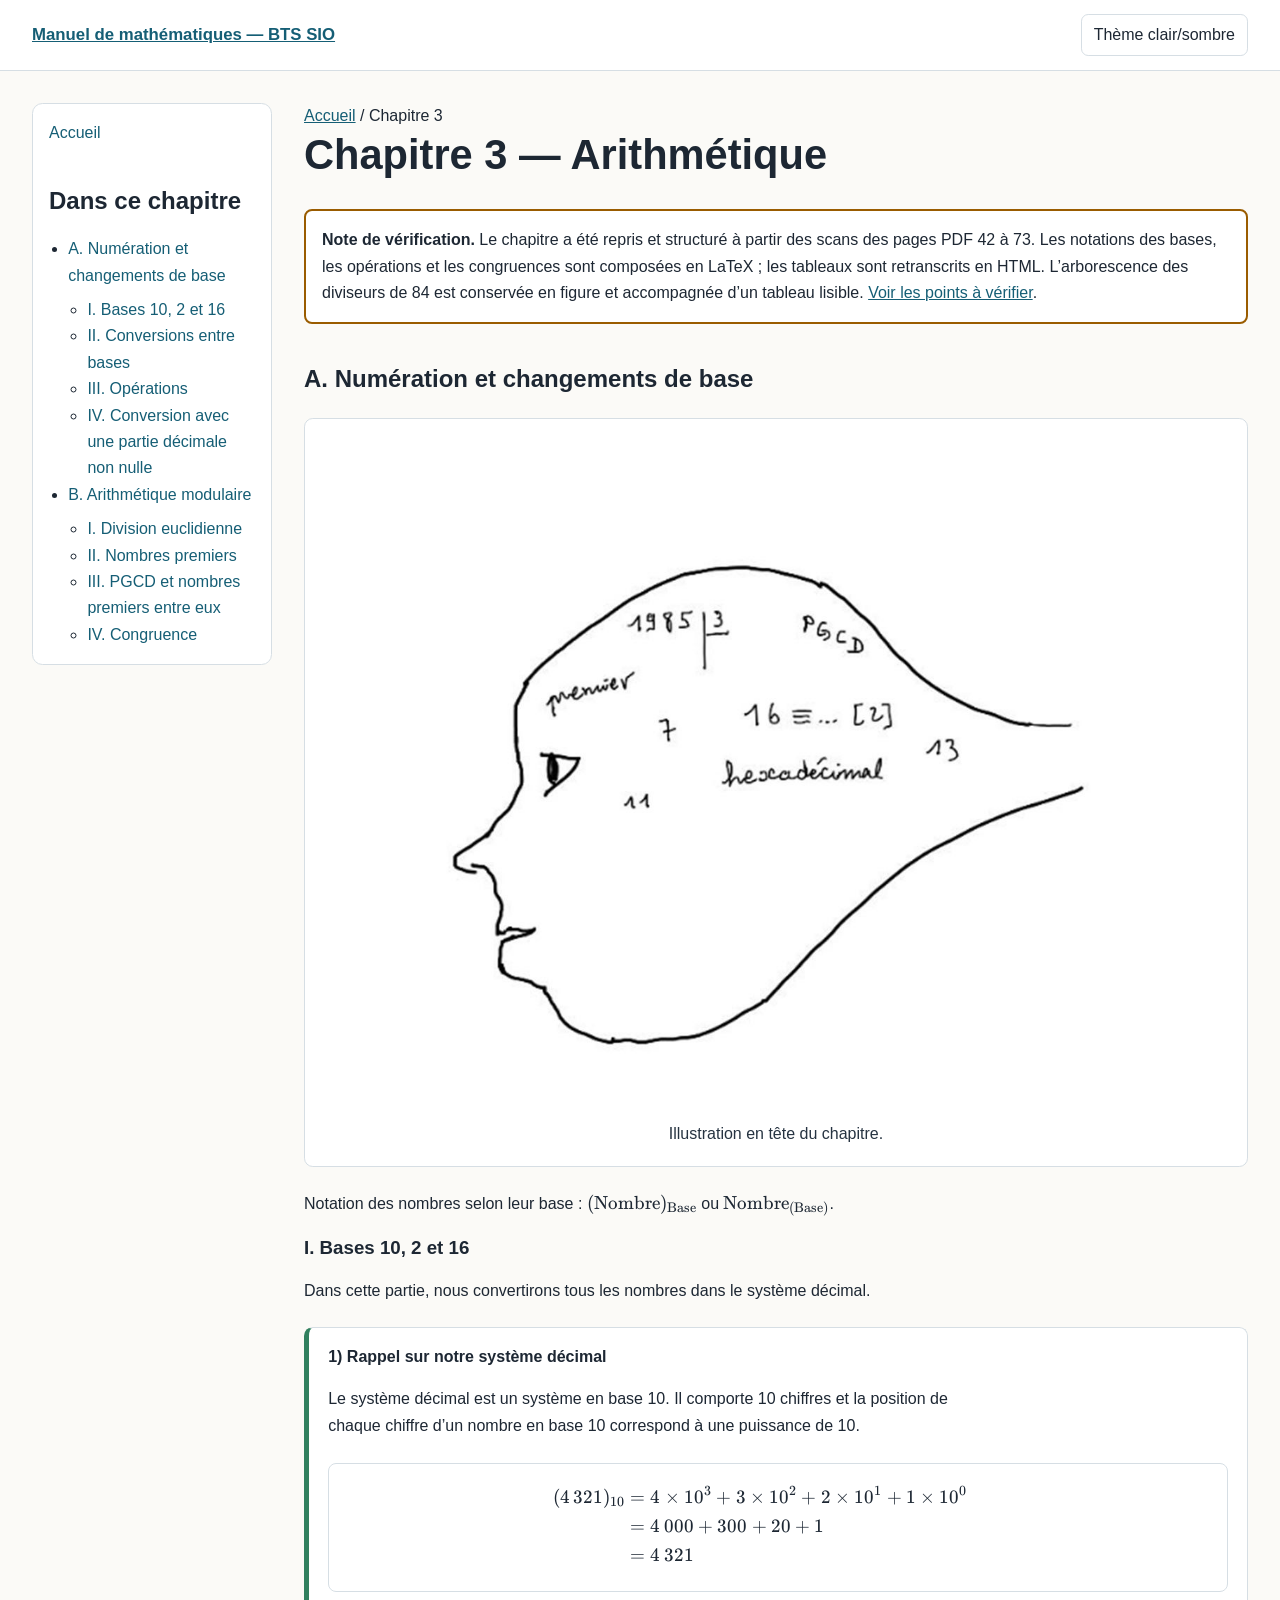
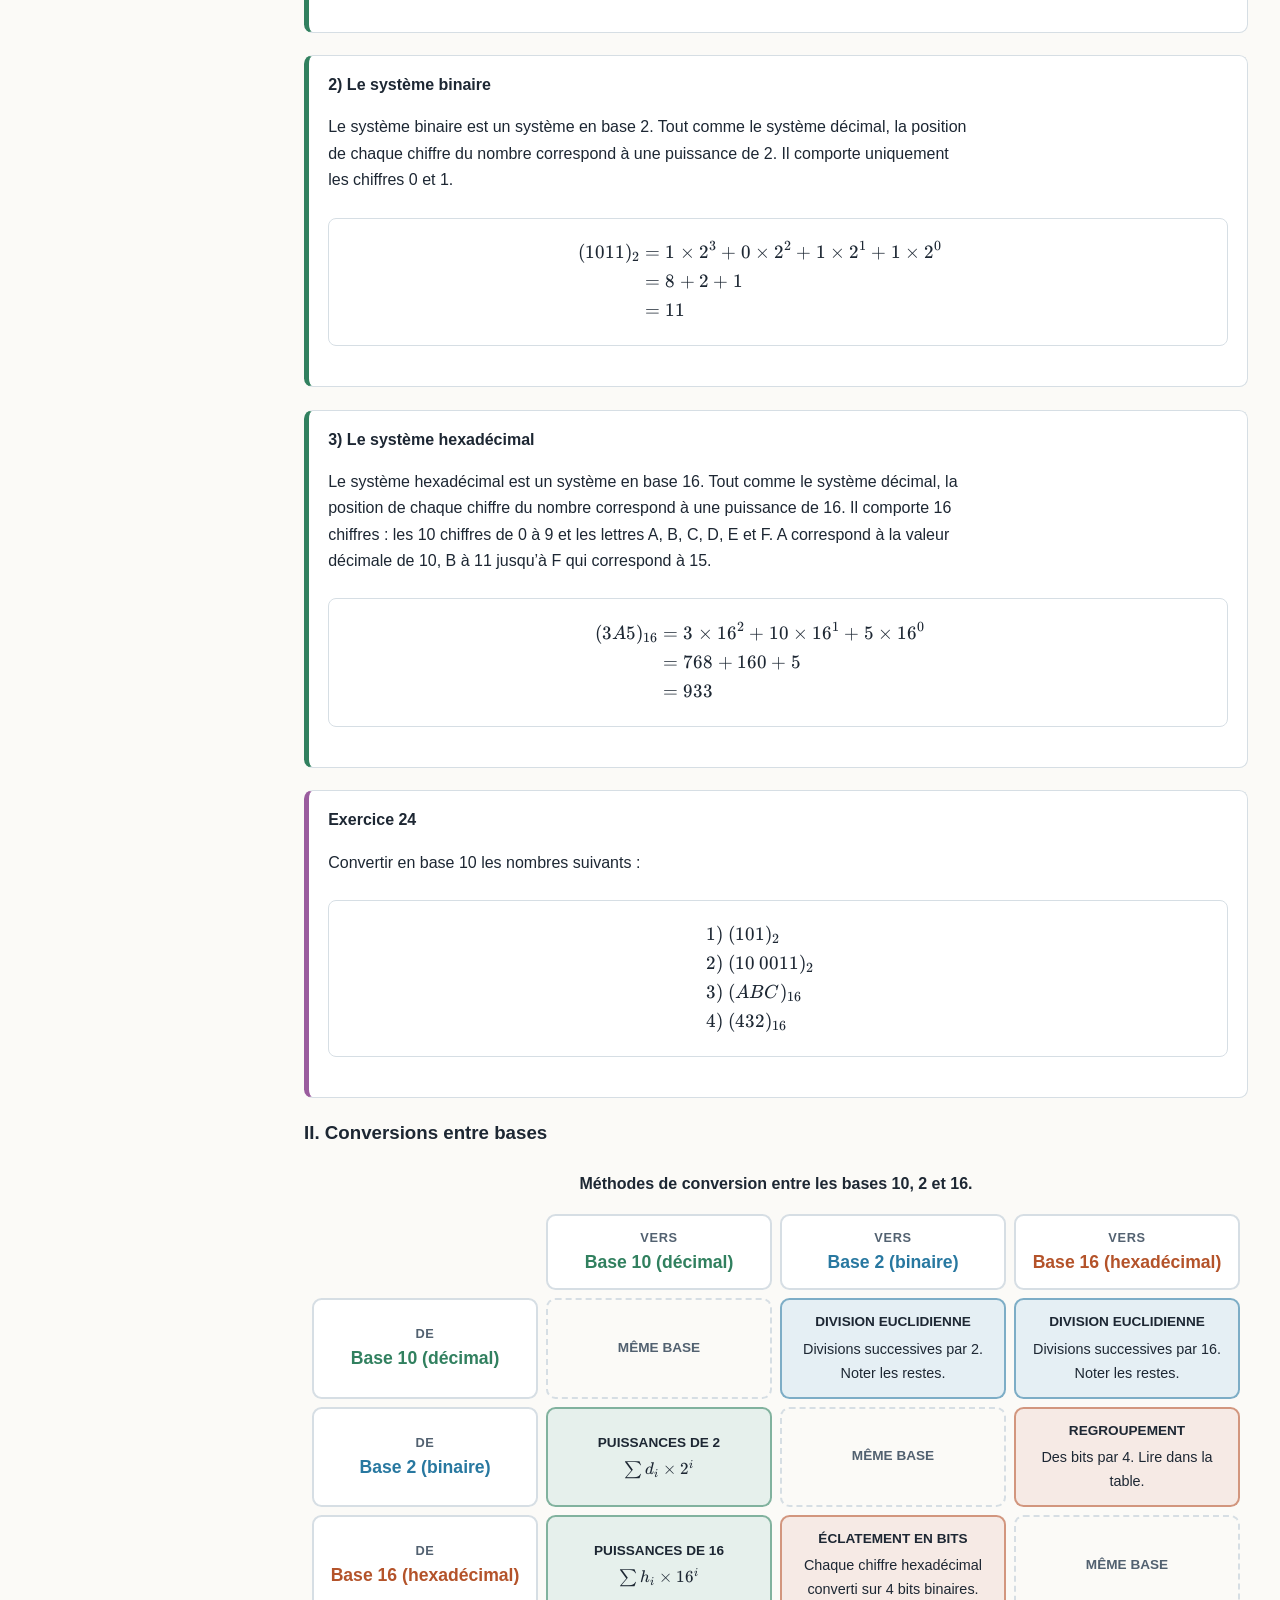
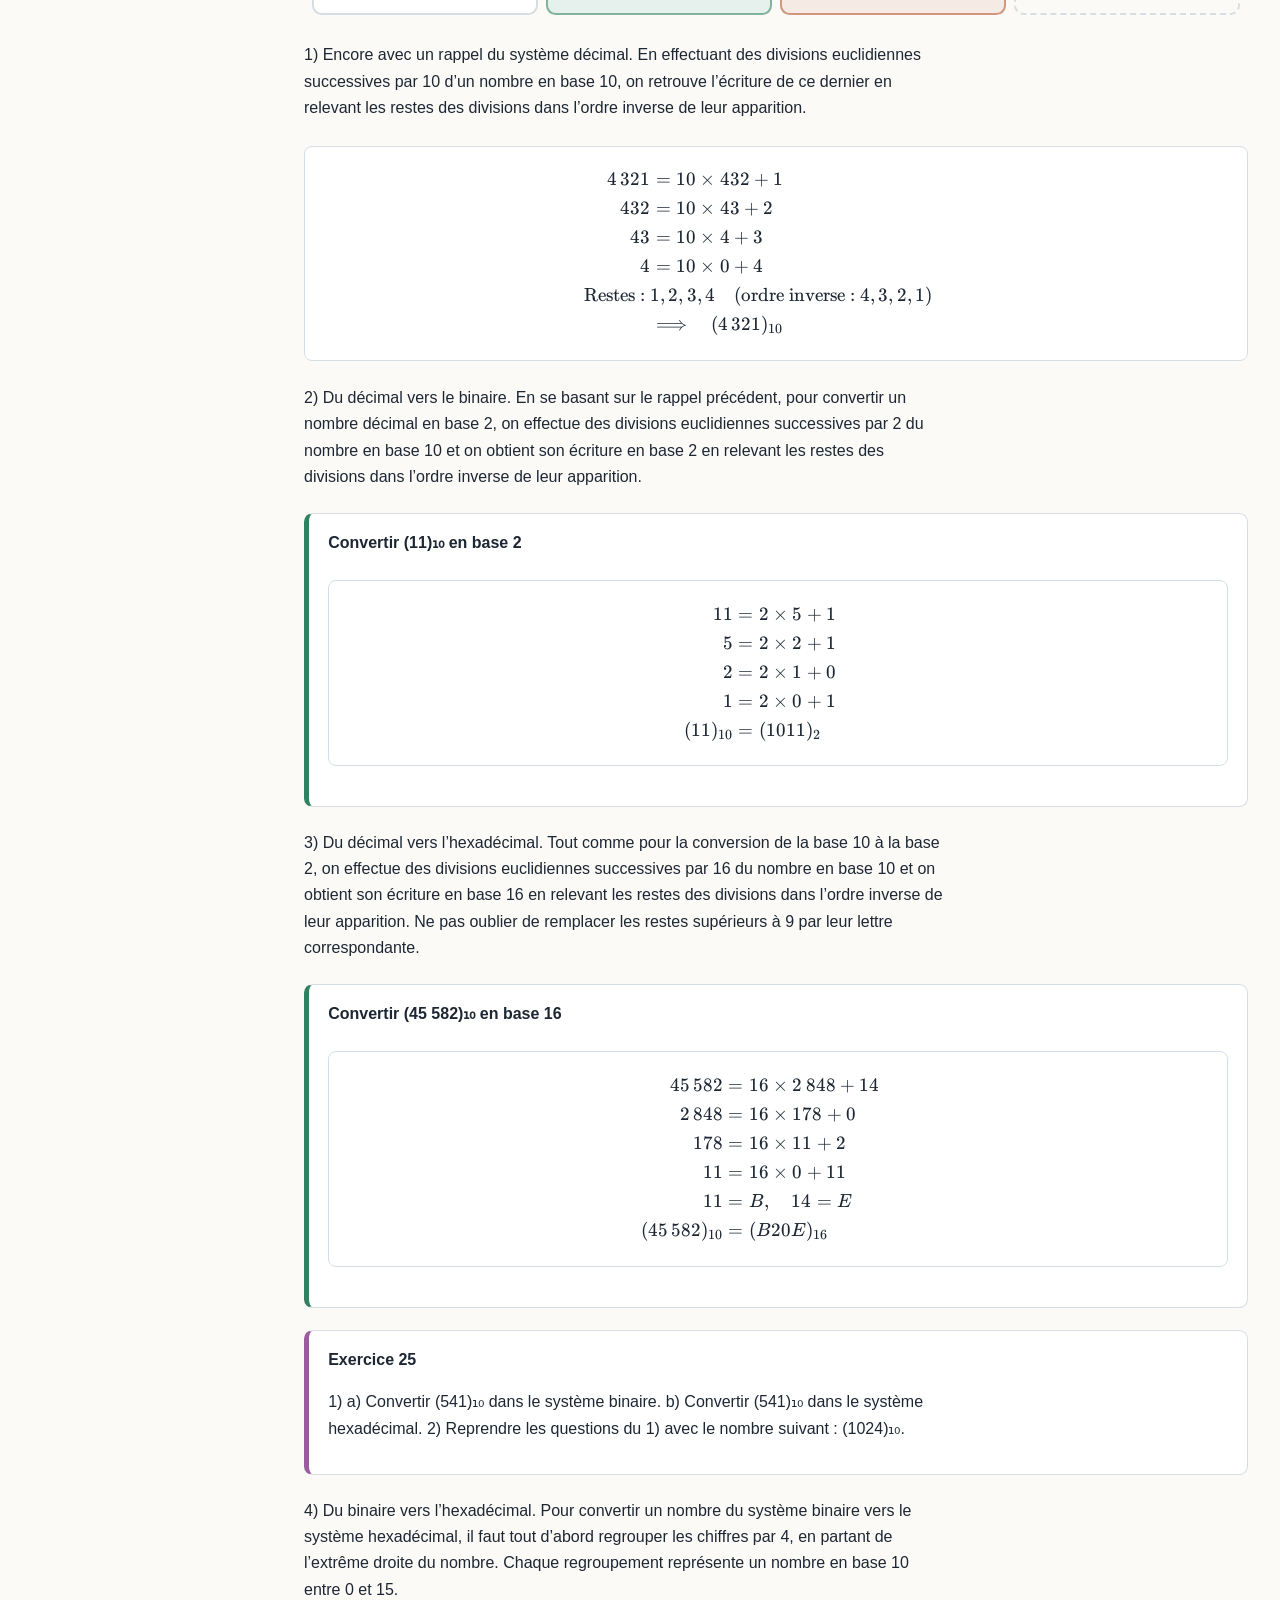
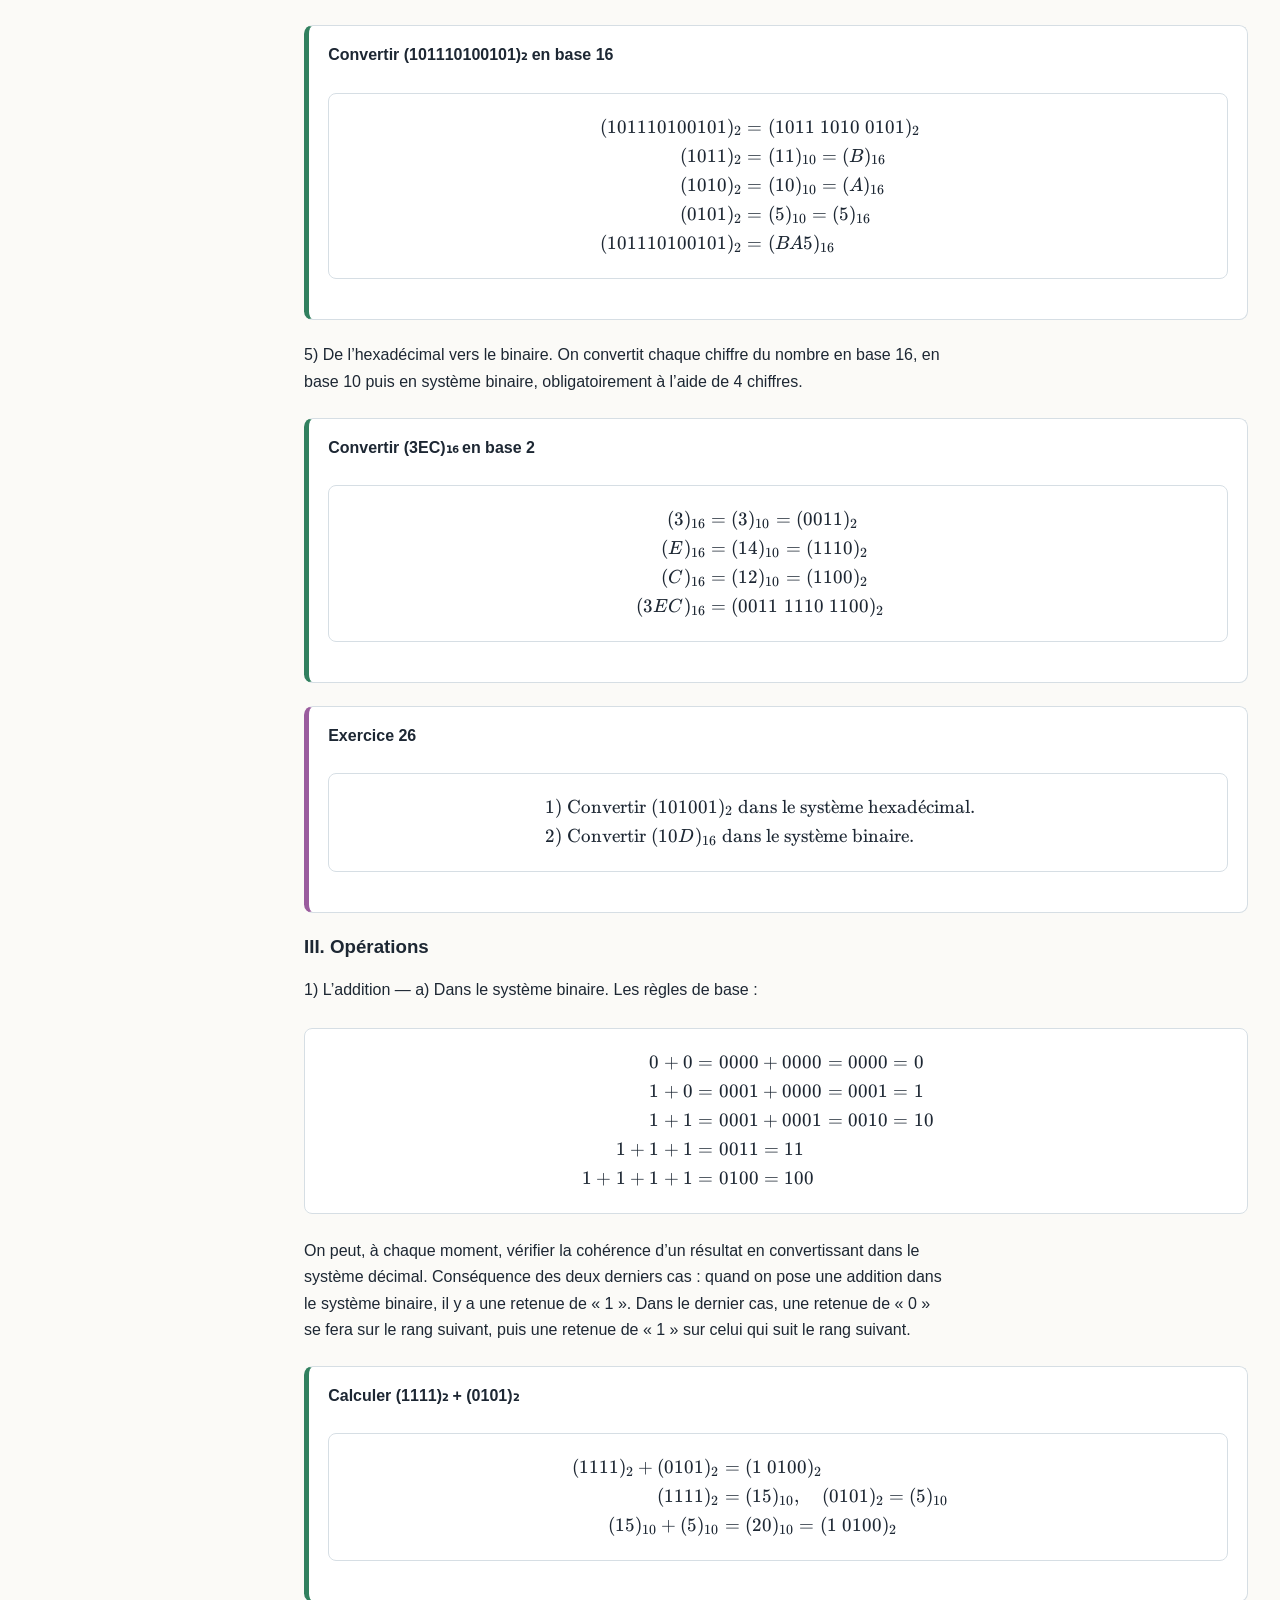
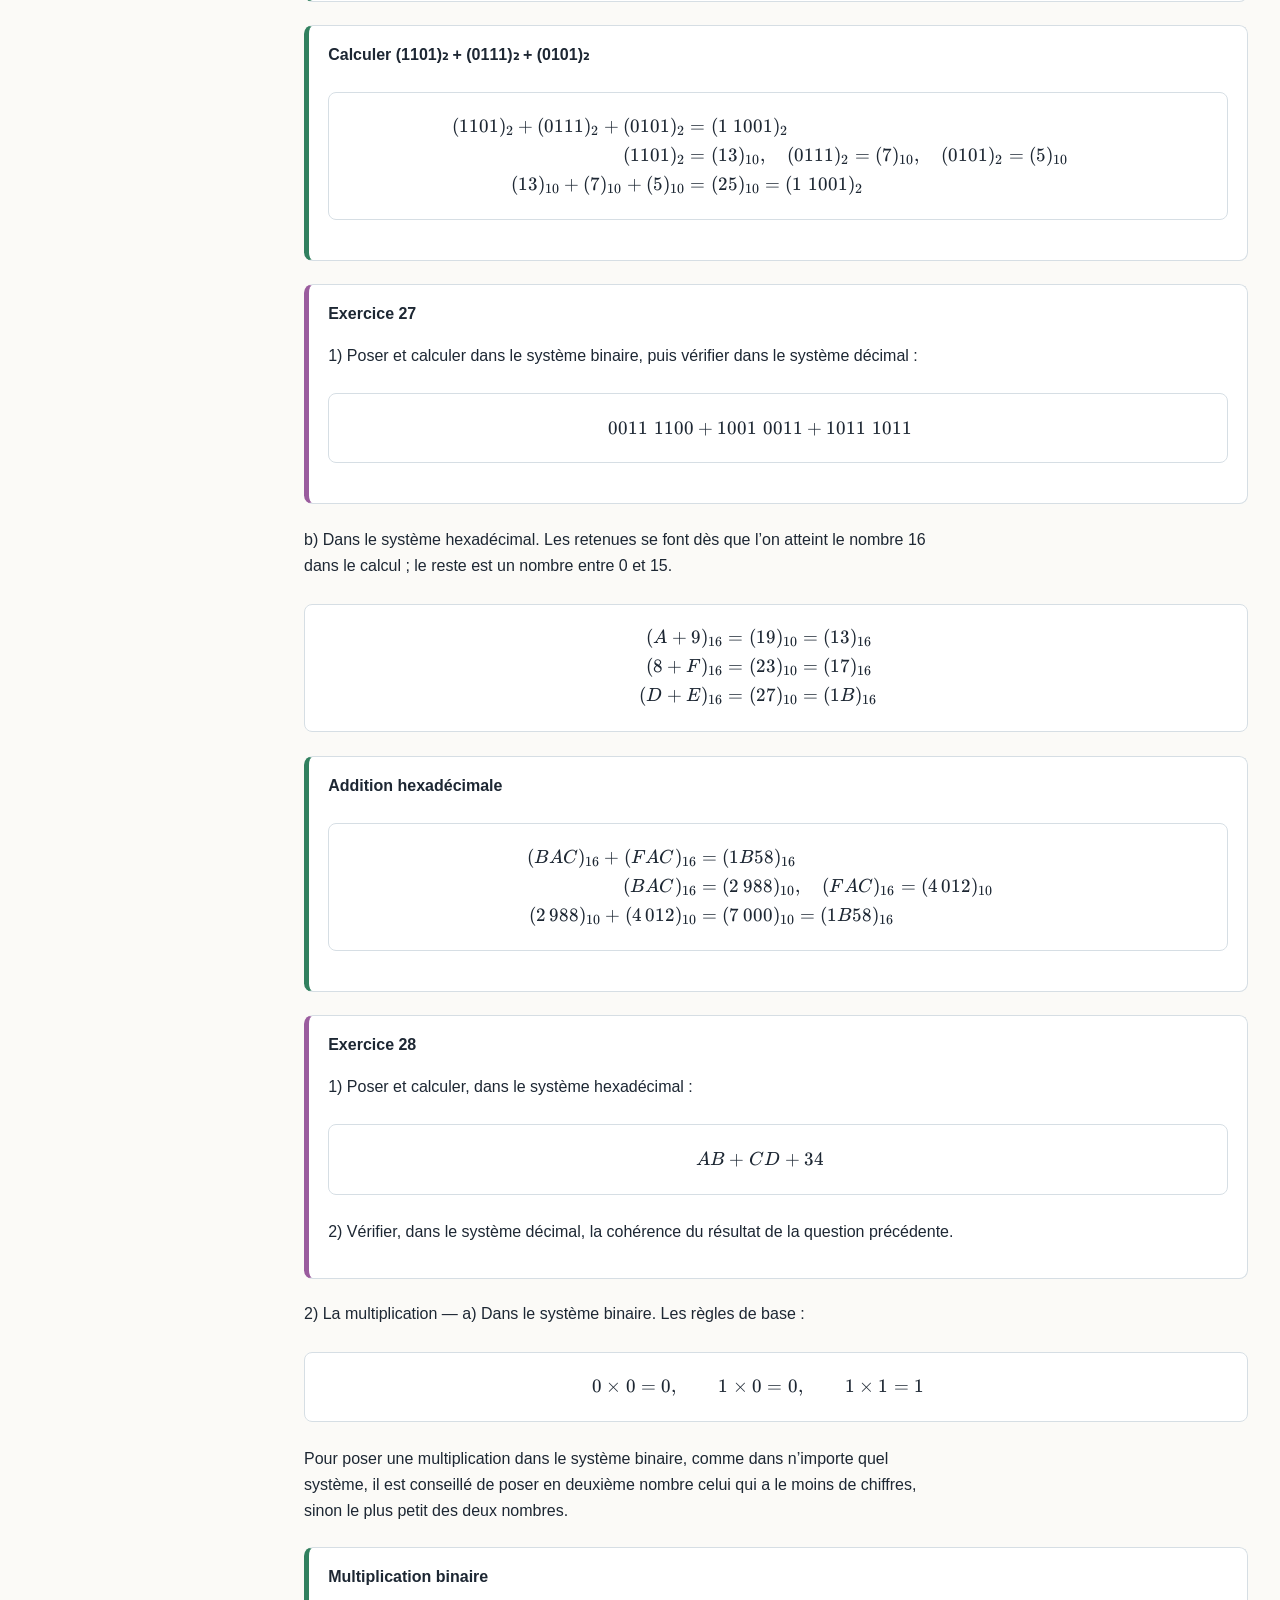
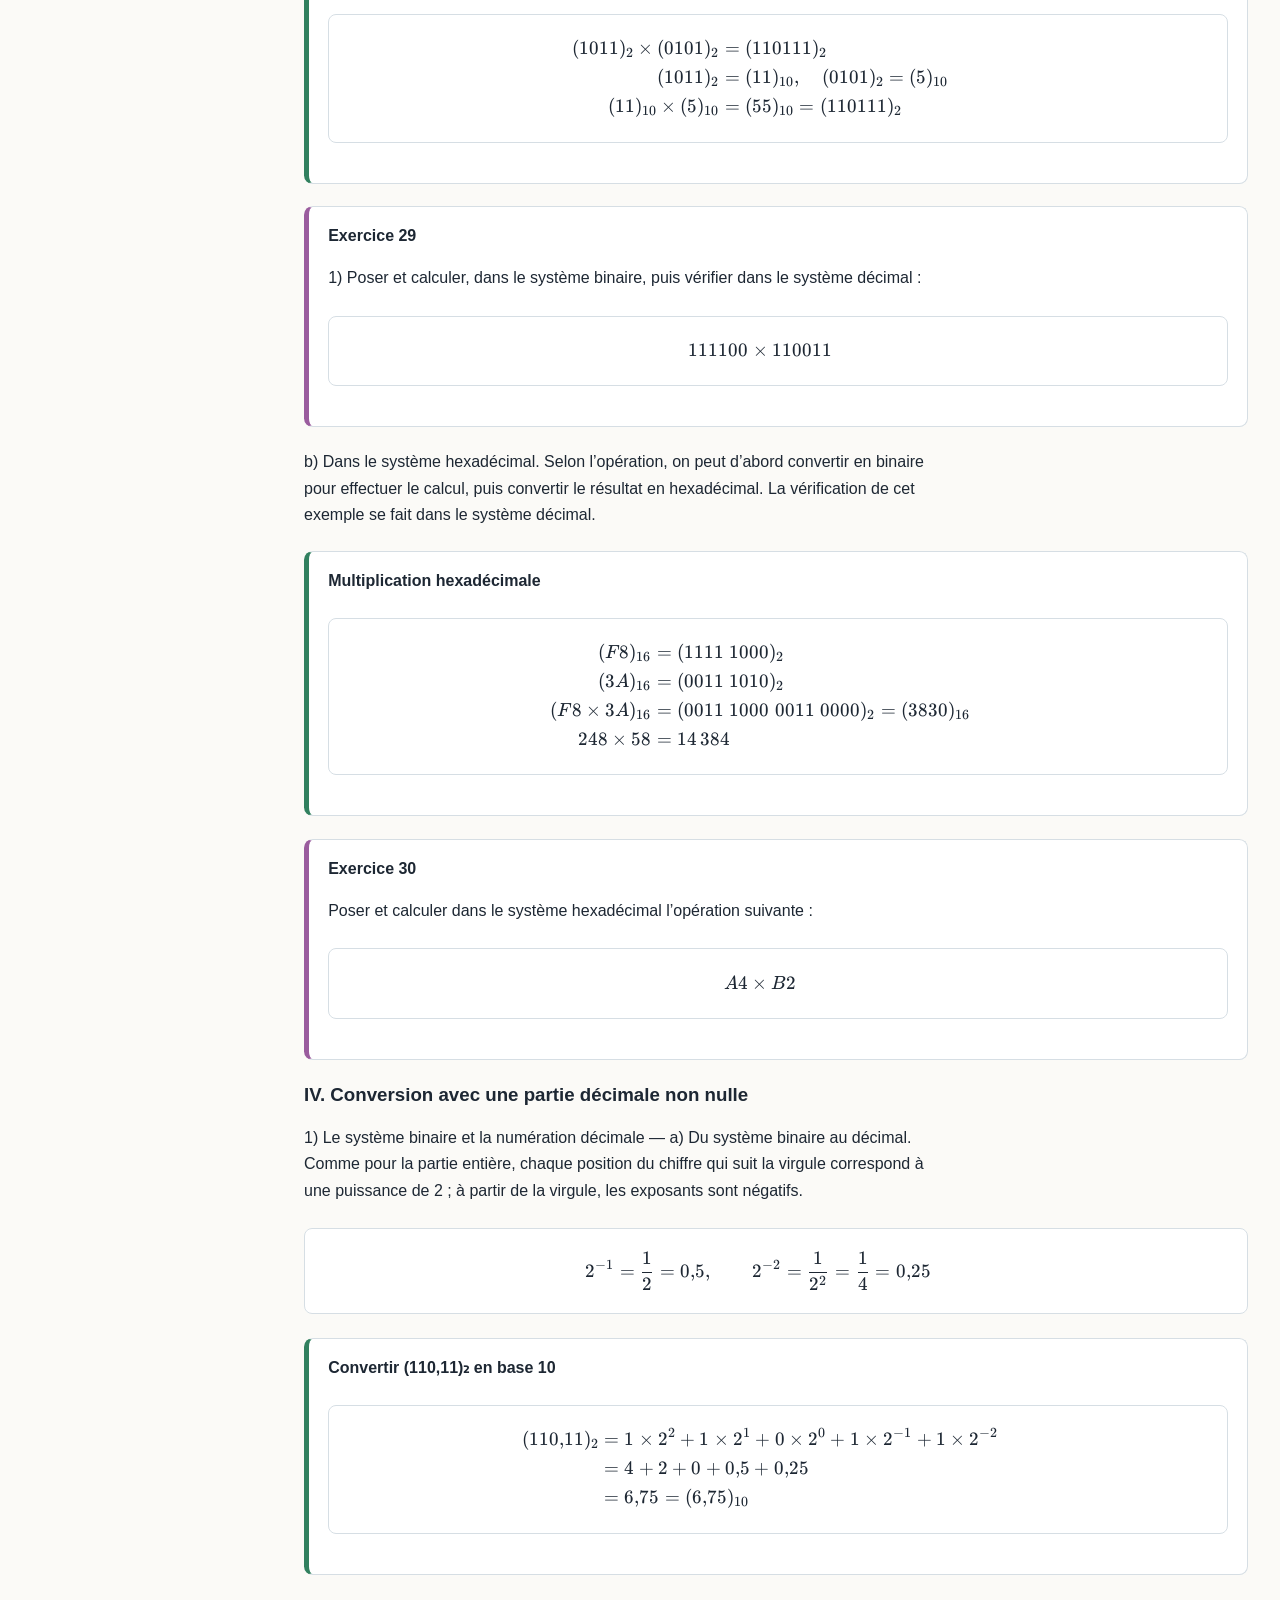
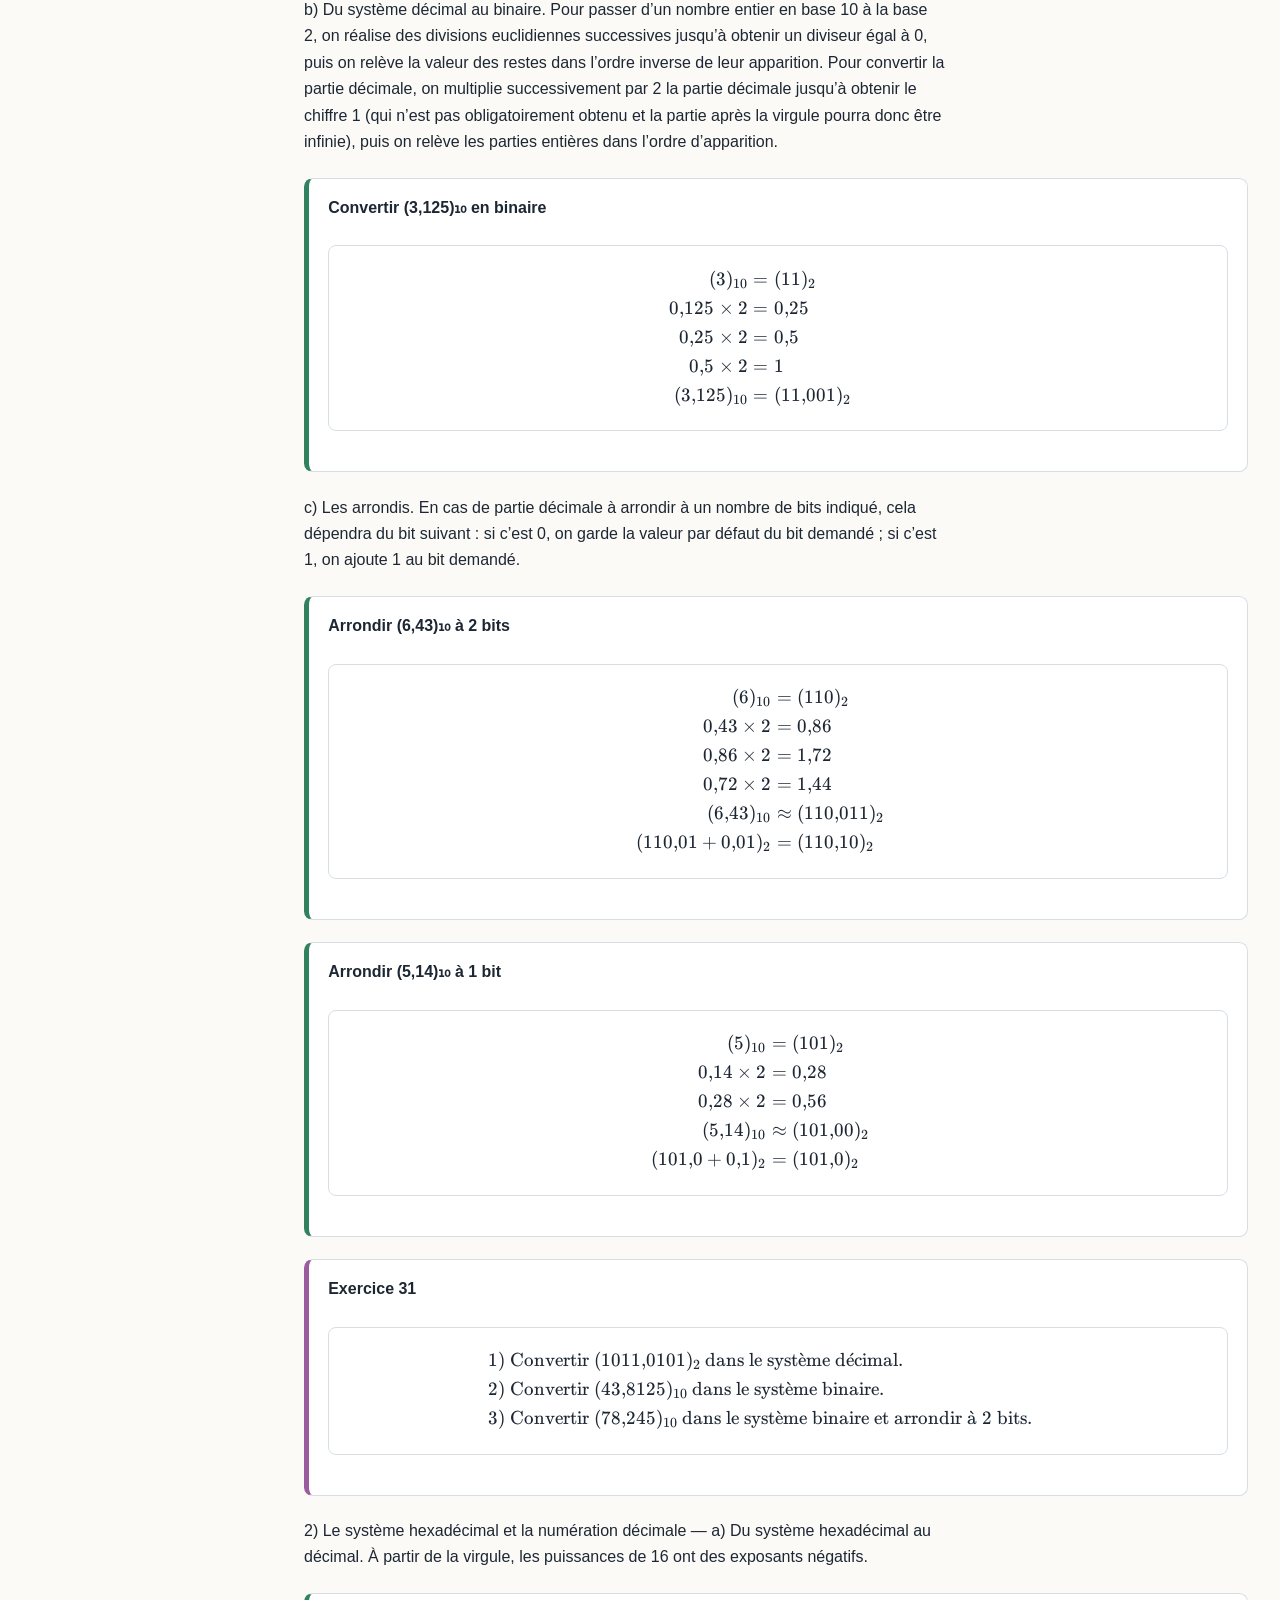
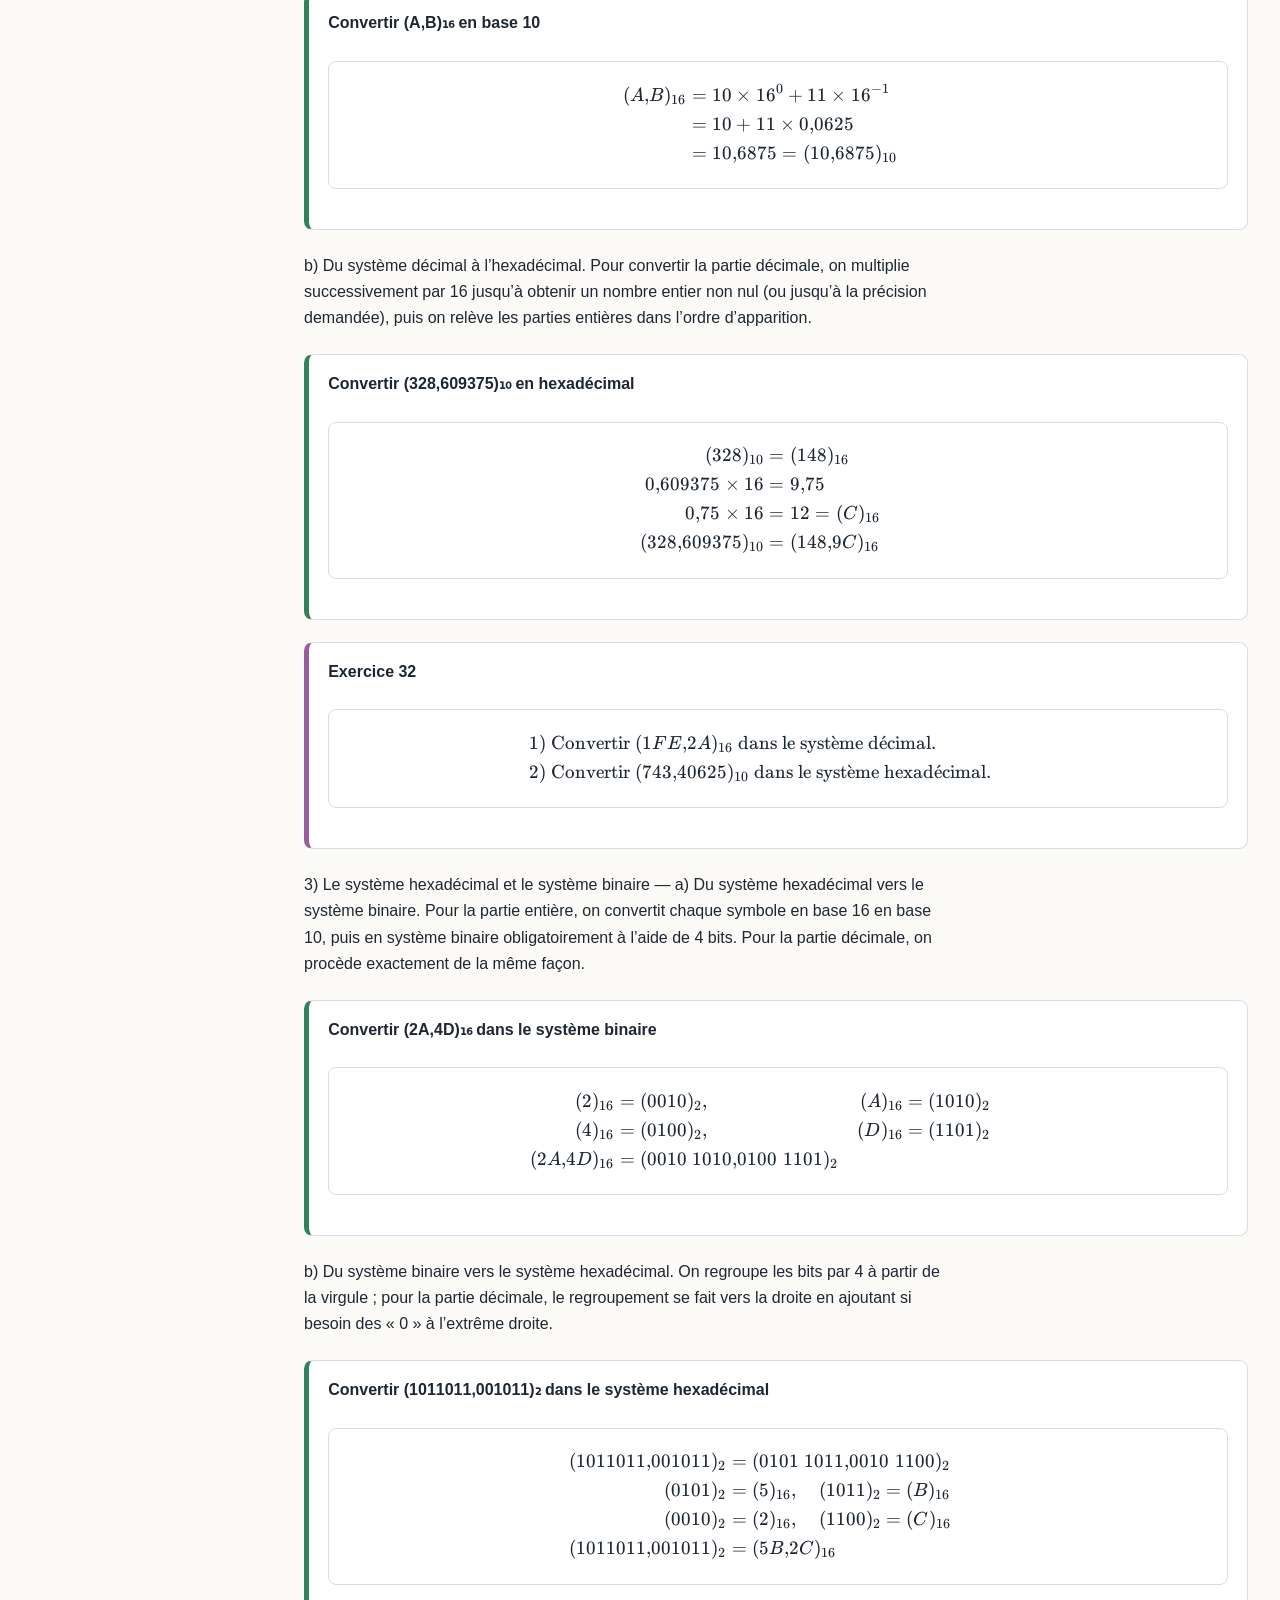
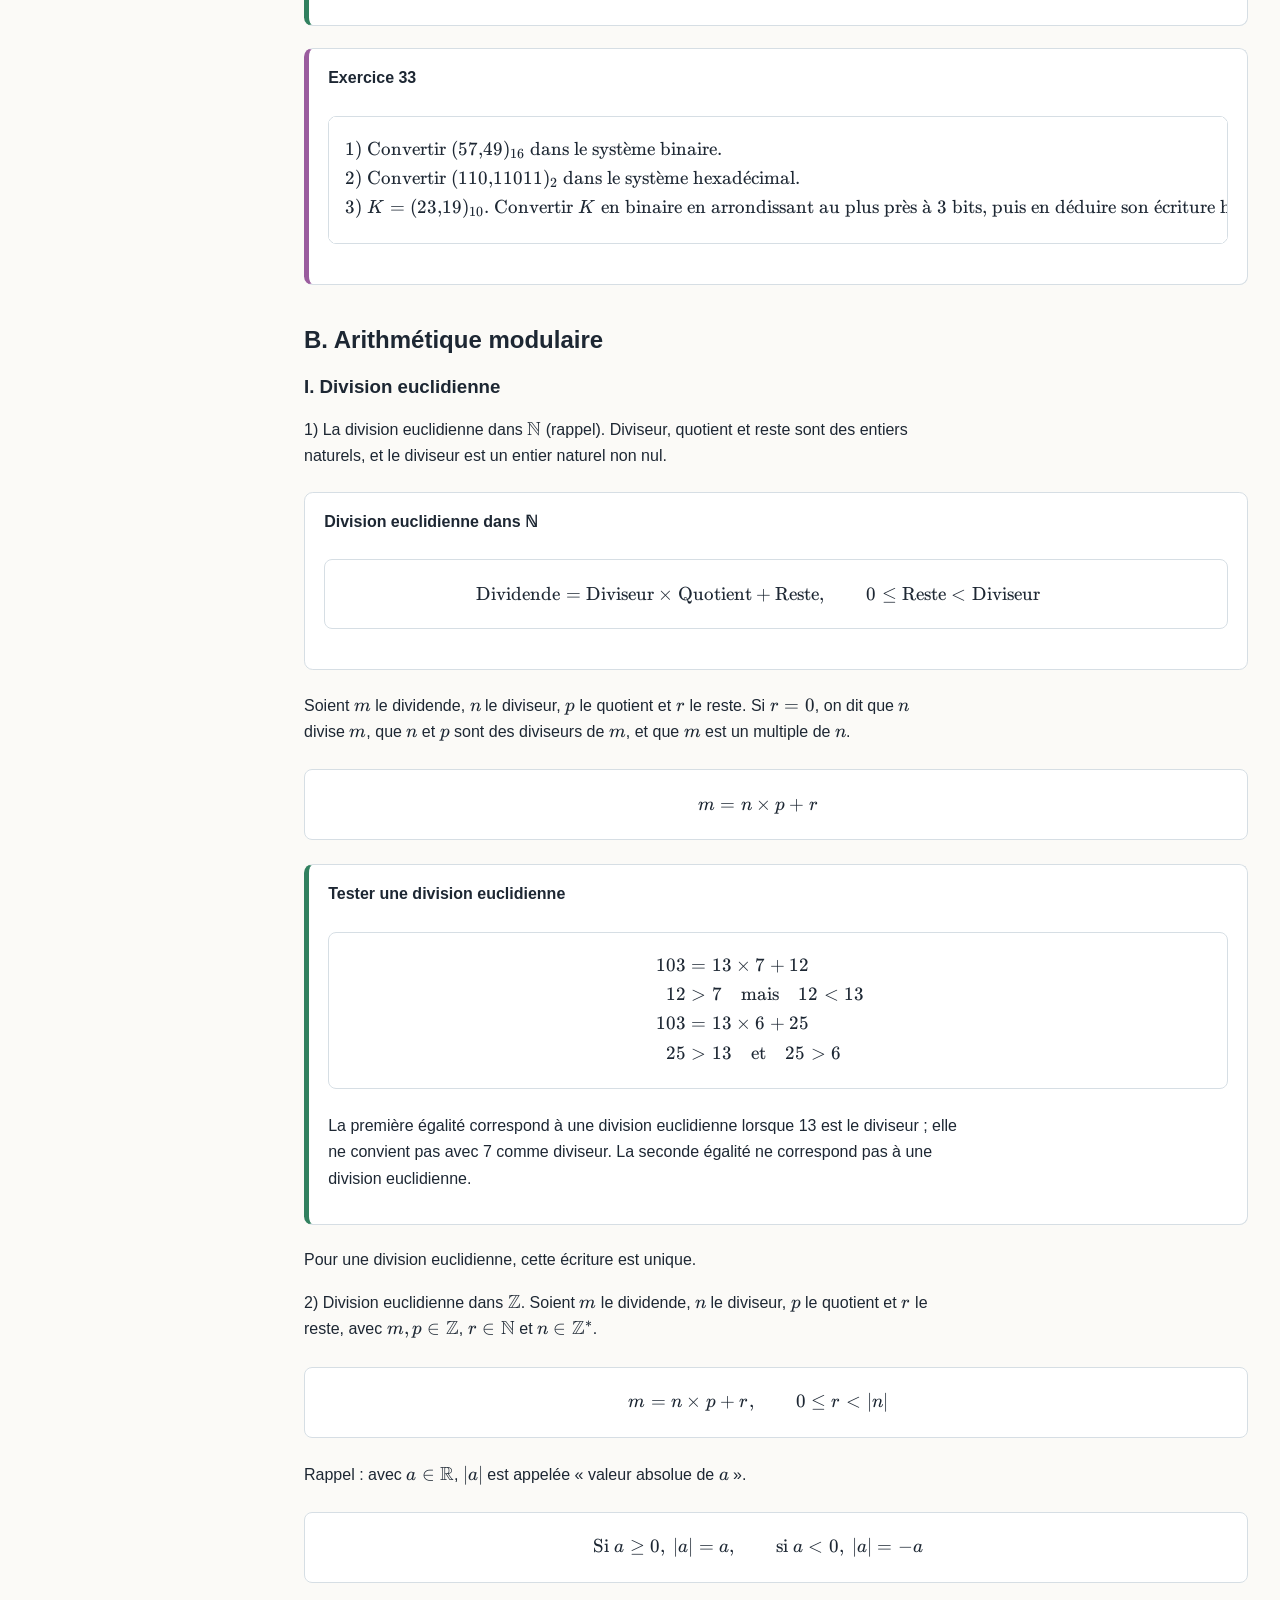
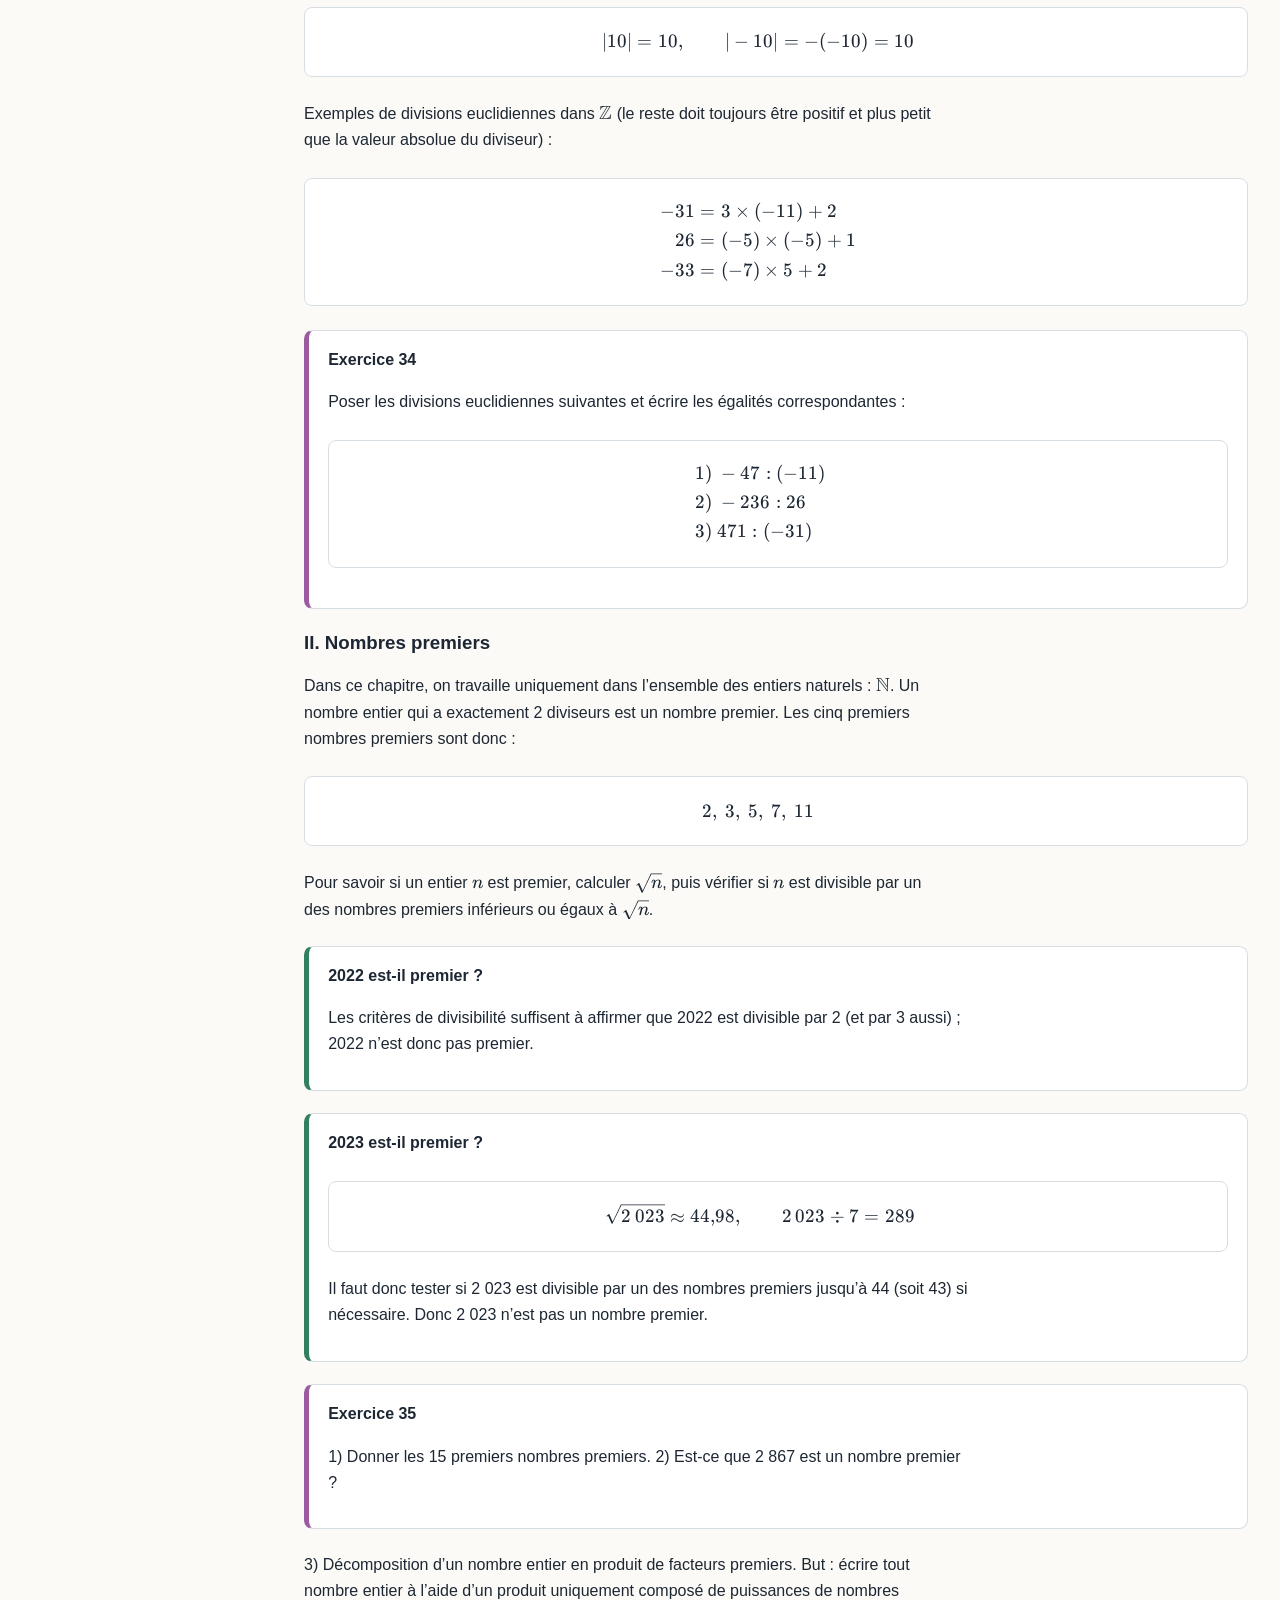
==== commit d77ffab3: "Grille conversions : couleurs harmonisées" ====
--- a/chapitres/chapitre-03.html
+++ b/chapitres/chapitre-03.html
@@ -29,7 +29,7 @@
 <div class="formule" data-latex="\begin{aligned}(1011)_2&amp;=1\times2^3+0\times2^2+1\times2^1+1\times2^0\\&amp;=8+2+1\\&amp;=11\end{aligned}" role="group" aria-label="Formule">\[\begin{aligned}(1011)_2&amp;=1\times2^3+0\times2^2+1\times2^1+1\times2^0\\&amp;=8+2+1\\&amp;=11\end{aligned}\]</div></section><section class="box-exemple"><p class="box-label">3) Le système hexadécimal</p><p>Le système hexadécimal est un système en base 16. Tout comme le système décimal, la position de chaque chiffre du nombre correspond à une puissance de 16. Il comporte 16 chiffres : les 10 chiffres de 0 à 9 et les lettres A, B, C, D, E et F. A correspond à la valeur décimale de 10, B à 11 jusqu’à F qui correspond à 15.</p>
 <div class="formule" data-latex="\begin{aligned}(3A5)_{16}&amp;=3\times16^2+10\times16^1+5\times16^0\\&amp;=768+160+5\\&amp;=933\end{aligned}" role="group" aria-label="Formule">\[\begin{aligned}(3A5)_{16}&amp;=3\times16^2+10\times16^1+5\times16^0\\&amp;=768+160+5\\&amp;=933\end{aligned}\]</div></section><section class="box-exercice"><p class="box-label">Exercice 24</p><p>Convertir en base 10 les nombres suivants :</p>
 <div class="formule" data-latex="\begin{aligned}1)&amp;\ (101)_2\\2)&amp;\ (10\,0011)_2\\3)&amp;\ (ABC)_{16}\\4)&amp;\ (432)_{16}\end{aligned}" role="group" aria-label="Formule">\[\begin{aligned}1)&amp;\ (101)_2\\2)&amp;\ (10\,0011)_2\\3)&amp;\ (ABC)_{16}\\4)&amp;\ (432)_{16}\end{aligned}\]</div></section></section>
-<section><h3 id="conversions-entre-bases">II. Conversions entre bases</h3><div class="table-wrapper"><table class="conv-grille"><caption>Méthodes de conversion entre les bases 10, 2 et 16.</caption><thead><tr><td></td><th scope="col" class="conv-vers conv-c1"><span class="conv-etiquette">Vers</span>Base 10 (décimal)</th><th scope="col" class="conv-vers conv-c2"><span class="conv-etiquette">Vers</span>Base 2 (binaire)</th><th scope="col" class="conv-vers conv-c3"><span class="conv-etiquette">Vers</span>Base 16 (hexadécimal)</th></tr></thead><tbody><tr><th scope="row" class="conv-de conv-c1"><span class="conv-etiquette">De</span>Base 10 (décimal)</th><td class="conv-meme"><span class="conv-titre">Même base</span></td><td class="conv-methode conv-c2"><span class="conv-titre">Division euclidienne</span><span class="conv-detail">Divisions successives par 2. Noter les restes.</span></td><td class="conv-methode conv-c3"><span class="conv-titre">Division euclidienne</span><span class="conv-detail">Divisions successives par 16. Noter les restes.</span></td></tr><tr><th scope="row" class="conv-de conv-c2"><span class="conv-etiquette">De</span>Base 2 (binaire)</th><td class="conv-methode conv-c1"><span class="conv-titre">Puissances de 2</span><span class="conv-detail">\(\sum d_i \times 2^i\)</span></td><td class="conv-meme"><span class="conv-titre">Même base</span></td><td class="conv-methode conv-c3"><span class="conv-titre">Regroupement</span><span class="conv-detail">Des bits par 4. Lire dans la table.</span></td></tr><tr><th scope="row" class="conv-de conv-c3"><span class="conv-etiquette">De</span>Base 16 (hexadécimal)</th><td class="conv-methode conv-c1"><span class="conv-titre">Puissances de 16</span><span class="conv-detail">\(\sum h_i \times 16^i\)</span></td><td class="conv-methode conv-c2"><span class="conv-titre">Éclatement en bits</span><span class="conv-detail">Chaque chiffre hexadécimal converti sur 4 bits binaires.</span></td><td class="conv-meme"><span class="conv-titre">Même base</span></td></tr></tbody></table></div><p>1) Encore avec un rappel du système décimal. En effectuant des divisions euclidiennes successives par 10 d’un nombre en base 10, on retrouve l’écriture de ce dernier en relevant les restes des divisions dans l’ordre inverse de leur apparition.</p><div class="formule" data-latex="\begin{aligned}4\,321&amp;=10\times432+1\\432&amp;=10\times43+2\\43&amp;=10\times4+3\\4&amp;=10\times0+4\\\text{Restes : }&amp;1,2,3,4\quad\text{(ordre inverse : }4,3,2,1\text{)}\\&amp;\Longrightarrow\quad(4\,321)_{10}\end{aligned}" role="group" aria-label="Formule">\[\begin{aligned}4\,321&amp;=10\times432+1\\432&amp;=10\times43+2\\43&amp;=10\times4+3\\4&amp;=10\times0+4\\\text{Restes : }&amp;1,2,3,4\quad\text{(ordre inverse : }4,3,2,1\text{)}\\&amp;\Longrightarrow\quad(4\,321)_{10}\end{aligned}\]</div><p>2) Du décimal vers le binaire. En se basant sur le rappel précédent, pour convertir un nombre décimal en base 2, on effectue des divisions euclidiennes successives par 2 du nombre en base 10 et on obtient son écriture en base 2 en relevant les restes des divisions dans l’ordre inverse de leur apparition.</p><section class="box-exemple"><p class="box-label">Convertir (11)₁₀ en base 2</p><div class="formule" data-latex="\begin{aligned}11&amp;=2\times5+1\\5&amp;=2\times2+1\\2&amp;=2\times1+0\\1&amp;=2\times0+1\\(11)_{10}&amp;=(1011)_2\end{aligned}" role="group" aria-label="Formule">\[\begin{aligned}11&amp;=2\times5+1\\5&amp;=2\times2+1\\2&amp;=2\times1+0\\1&amp;=2\times0+1\\(11)_{10}&amp;=(1011)_2\end{aligned}\]</div></section><p>3) Du décimal vers l’hexadécimal. Tout comme pour la conversion de la base 10 à la base 2, on effectue des divisions euclidiennes successives par 16 du nombre en base 10 et on obtient son écriture en base 16 en relevant les restes des divisions dans l’ordre inverse de leur apparition. Ne pas oublier de remplacer les restes supérieurs à 9 par leur lettre correspondante.</p><section class="box-exemple"><p class="box-label">Convertir (45 582)₁₀ en base 16</p><div class="formule" data-latex="\begin{aligned}45\,582&amp;=16\times2\,848+14\\2\,848&amp;=16\times178+0\\178&amp;=16\times11+2\\11&amp;=16\times0+11\\11&amp;=B,\quad14=E\\(45\,582)_{10}&amp;=(B20E)_{16}\end{aligned}" role="group" aria-label="Formule">\[\begin{aligned}45\,582&amp;=16\times2\,848+14\\2\,848&amp;=16\times178+0\\178&amp;=16\times11+2\\11&amp;=16\times0+11\\11&amp;=B,\quad14=E\\(45\,582)_{10}&amp;=(B20E)_{16}\end{aligned}\]</div></section><section class="box-exercice"><p class="box-label">Exercice 25</p><p>1) a) Convertir (541)₁₀ dans le système binaire. b) Convertir (541)₁₀ dans le système hexadécimal. 2) Reprendre les questions du 1) avec le nombre suivant : (1024)₁₀.</p></section><p>4) Du binaire vers l’hexadécimal. Pour convertir un nombre du système binaire vers le système hexadécimal, il faut tout d’abord regrouper les chiffres par 4, en partant de l’extrême droite du nombre. Chaque regroupement représente un nombre en base 10 entre 0 et 15.</p><section class="box-exemple"><p class="box-label">Convertir (101110100101)₂ en base 16</p><div class="formule" data-latex="\begin{aligned}(101110100101)_2&amp;=(1011\;1010\;0101)_2\\(1011)_2&amp;=(11)_{10}=(B)_{16}\\(1010)_2&amp;=(10)_{10}=(A)_{16}\\(0101)_2&amp;=(5)_{10}=(5)_{16}\\(101110100101)_2&amp;=(BA5)_{16}\end{aligned}" role="group" aria-label="Formule">\[\begin{aligned}(101110100101)_2&amp;=(1011\;1010\;0101)_2\\(1011)_2&amp;=(11)_{10}=(B)_{16}\\(1010)_2&amp;=(10)_{10}=(A)_{16}\\(0101)_2&amp;=(5)_{10}=(5)_{16}\\(101110100101)_2&amp;=(BA5)_{16}\end{aligned}\]</div></section><p>5) De l’hexadécimal vers le binaire. On convertit chaque chiffre du nombre en base 16, en base 10 puis en système binaire, obligatoirement à l’aide de 4 chiffres.</p><section class="box-exemple"><p class="box-label">Convertir (3EC)₁₆ en base 2</p><div class="formule" data-latex="\begin{aligned}(3)_{16}&amp;=(3)_{10}=(0011)_2\\(E)_{16}&amp;=(14)_{10}=(1110)_2\\(C)_{16}&amp;=(12)_{10}=(1100)_2\\(3EC)_{16}&amp;=(0011\;1110\;1100)_2\end{aligned}" role="group" aria-label="Formule">\[\begin{aligned}(3)_{16}&amp;=(3)_{10}=(0011)_2\\(E)_{16}&amp;=(14)_{10}=(1110)_2\\(C)_{16}&amp;=(12)_{10}=(1100)_2\\(3EC)_{16}&amp;=(0011\;1110\;1100)_2\end{aligned}\]</div></section><section class="box-exercice"><p class="box-label">Exercice 26</p><div class="formule" data-latex="\begin{aligned}1)&amp;\ \text{Convertir }(101001)_2\text{ dans le système hexadécimal.}\\2)&amp;\ \text{Convertir }(10D)_{16}\text{ dans le système binaire.}\end{aligned}" role="group" aria-label="Formule">\[\begin{aligned}1)&amp;\ \text{Convertir }(101001)_2\text{ dans le système hexadécimal.}\\2)&amp;\ \text{Convertir }(10D)_{16}\text{ dans le système binaire.}\end{aligned}\]</div></section></section>
+<section><h3 id="conversions-entre-bases">II. Conversions entre bases</h3><div class="table-wrapper"><table class="conv-grille"><caption>Méthodes de conversion entre les bases 10, 2 et 16.</caption><thead><tr><td></td><th scope="col" class="conv-vers conv-c1"><span class="conv-etiquette">Vers</span>Base 10 (décimal)</th><th scope="col" class="conv-vers conv-c2"><span class="conv-etiquette">Vers</span>Base 2 (binaire)</th><th scope="col" class="conv-vers conv-c3"><span class="conv-etiquette">Vers</span>Base 16 (hexadécimal)</th></tr></thead><tbody><tr><th scope="row" class="conv-de conv-c1"><span class="conv-etiquette">De</span>Base 10 (décimal)</th><td class="conv-meme"><span class="conv-titre">Même base</span></td><td class="conv-methode conv-c2"><span class="conv-titre">Division euclidienne</span><span class="conv-detail">Divisions successives par 2. Noter les restes.</span></td><td class="conv-methode conv-c2"><span class="conv-titre">Division euclidienne</span><span class="conv-detail">Divisions successives par 16. Noter les restes.</span></td></tr><tr><th scope="row" class="conv-de conv-c2"><span class="conv-etiquette">De</span>Base 2 (binaire)</th><td class="conv-methode conv-c1"><span class="conv-titre">Puissances de 2</span><span class="conv-detail">\(\sum d_i \times 2^i\)</span></td><td class="conv-meme"><span class="conv-titre">Même base</span></td><td class="conv-methode conv-c3"><span class="conv-titre">Regroupement</span><span class="conv-detail">Des bits par 4. Lire dans la table.</span></td></tr><tr><th scope="row" class="conv-de conv-c3"><span class="conv-etiquette">De</span>Base 16 (hexadécimal)</th><td class="conv-methode conv-c1"><span class="conv-titre">Puissances de 16</span><span class="conv-detail">\(\sum h_i \times 16^i\)</span></td><td class="conv-methode conv-c3"><span class="conv-titre">Éclatement en bits</span><span class="conv-detail">Chaque chiffre hexadécimal converti sur 4 bits binaires.</span></td><td class="conv-meme"><span class="conv-titre">Même base</span></td></tr></tbody></table></div><p>1) Encore avec un rappel du système décimal. En effectuant des divisions euclidiennes successives par 10 d’un nombre en base 10, on retrouve l’écriture de ce dernier en relevant les restes des divisions dans l’ordre inverse de leur apparition.</p><div class="formule" data-latex="\begin{aligned}4\,321&amp;=10\times432+1\\432&amp;=10\times43+2\\43&amp;=10\times4+3\\4&amp;=10\times0+4\\\text{Restes : }&amp;1,2,3,4\quad\text{(ordre inverse : }4,3,2,1\text{)}\\&amp;\Longrightarrow\quad(4\,321)_{10}\end{aligned}" role="group" aria-label="Formule">\[\begin{aligned}4\,321&amp;=10\times432+1\\432&amp;=10\times43+2\\43&amp;=10\times4+3\\4&amp;=10\times0+4\\\text{Restes : }&amp;1,2,3,4\quad\text{(ordre inverse : }4,3,2,1\text{)}\\&amp;\Longrightarrow\quad(4\,321)_{10}\end{aligned}\]</div><p>2) Du décimal vers le binaire. En se basant sur le rappel précédent, pour convertir un nombre décimal en base 2, on effectue des divisions euclidiennes successives par 2 du nombre en base 10 et on obtient son écriture en base 2 en relevant les restes des divisions dans l’ordre inverse de leur apparition.</p><section class="box-exemple"><p class="box-label">Convertir (11)₁₀ en base 2</p><div class="formule" data-latex="\begin{aligned}11&amp;=2\times5+1\\5&amp;=2\times2+1\\2&amp;=2\times1+0\\1&amp;=2\times0+1\\(11)_{10}&amp;=(1011)_2\end{aligned}" role="group" aria-label="Formule">\[\begin{aligned}11&amp;=2\times5+1\\5&amp;=2\times2+1\\2&amp;=2\times1+0\\1&amp;=2\times0+1\\(11)_{10}&amp;=(1011)_2\end{aligned}\]</div></section><p>3) Du décimal vers l’hexadécimal. Tout comme pour la conversion de la base 10 à la base 2, on effectue des divisions euclidiennes successives par 16 du nombre en base 10 et on obtient son écriture en base 16 en relevant les restes des divisions dans l’ordre inverse de leur apparition. Ne pas oublier de remplacer les restes supérieurs à 9 par leur lettre correspondante.</p><section class="box-exemple"><p class="box-label">Convertir (45 582)₁₀ en base 16</p><div class="formule" data-latex="\begin{aligned}45\,582&amp;=16\times2\,848+14\\2\,848&amp;=16\times178+0\\178&amp;=16\times11+2\\11&amp;=16\times0+11\\11&amp;=B,\quad14=E\\(45\,582)_{10}&amp;=(B20E)_{16}\end{aligned}" role="group" aria-label="Formule">\[\begin{aligned}45\,582&amp;=16\times2\,848+14\\2\,848&amp;=16\times178+0\\178&amp;=16\times11+2\\11&amp;=16\times0+11\\11&amp;=B,\quad14=E\\(45\,582)_{10}&amp;=(B20E)_{16}\end{aligned}\]</div></section><section class="box-exercice"><p class="box-label">Exercice 25</p><p>1) a) Convertir (541)₁₀ dans le système binaire. b) Convertir (541)₁₀ dans le système hexadécimal. 2) Reprendre les questions du 1) avec le nombre suivant : (1024)₁₀.</p></section><p>4) Du binaire vers l’hexadécimal. Pour convertir un nombre du système binaire vers le système hexadécimal, il faut tout d’abord regrouper les chiffres par 4, en partant de l’extrême droite du nombre. Chaque regroupement représente un nombre en base 10 entre 0 et 15.</p><section class="box-exemple"><p class="box-label">Convertir (101110100101)₂ en base 16</p><div class="formule" data-latex="\begin{aligned}(101110100101)_2&amp;=(1011\;1010\;0101)_2\\(1011)_2&amp;=(11)_{10}=(B)_{16}\\(1010)_2&amp;=(10)_{10}=(A)_{16}\\(0101)_2&amp;=(5)_{10}=(5)_{16}\\(101110100101)_2&amp;=(BA5)_{16}\end{aligned}" role="group" aria-label="Formule">\[\begin{aligned}(101110100101)_2&amp;=(1011\;1010\;0101)_2\\(1011)_2&amp;=(11)_{10}=(B)_{16}\\(1010)_2&amp;=(10)_{10}=(A)_{16}\\(0101)_2&amp;=(5)_{10}=(5)_{16}\\(101110100101)_2&amp;=(BA5)_{16}\end{aligned}\]</div></section><p>5) De l’hexadécimal vers le binaire. On convertit chaque chiffre du nombre en base 16, en base 10 puis en système binaire, obligatoirement à l’aide de 4 chiffres.</p><section class="box-exemple"><p class="box-label">Convertir (3EC)₁₆ en base 2</p><div class="formule" data-latex="\begin{aligned}(3)_{16}&amp;=(3)_{10}=(0011)_2\\(E)_{16}&amp;=(14)_{10}=(1110)_2\\(C)_{16}&amp;=(12)_{10}=(1100)_2\\(3EC)_{16}&amp;=(0011\;1110\;1100)_2\end{aligned}" role="group" aria-label="Formule">\[\begin{aligned}(3)_{16}&amp;=(3)_{10}=(0011)_2\\(E)_{16}&amp;=(14)_{10}=(1110)_2\\(C)_{16}&amp;=(12)_{10}=(1100)_2\\(3EC)_{16}&amp;=(0011\;1110\;1100)_2\end{aligned}\]</div></section><section class="box-exercice"><p class="box-label">Exercice 26</p><div class="formule" data-latex="\begin{aligned}1)&amp;\ \text{Convertir }(101001)_2\text{ dans le système hexadécimal.}\\2)&amp;\ \text{Convertir }(10D)_{16}\text{ dans le système binaire.}\end{aligned}" role="group" aria-label="Formule">\[\begin{aligned}1)&amp;\ \text{Convertir }(101001)_2\text{ dans le système hexadécimal.}\\2)&amp;\ \text{Convertir }(10D)_{16}\text{ dans le système binaire.}\end{aligned}\]</div></section></section>
 <section><h3 id="operations-en-bases">III. Opérations</h3><p>1) L’addition — a) Dans le système binaire. Les règles de base :</p><div class="formule" data-latex="\begin{aligned}0+0&amp;=0000+0000=0000=0\\1+0&amp;=0001+0000=0001=1\\1+1&amp;=0001+0001=0010=10\\1+1+1&amp;=0011=11\\1+1+1+1&amp;=0100=100\end{aligned}" role="group" aria-label="Formule">\[\begin{aligned}0+0&amp;=0000+0000=0000=0\\1+0&amp;=0001+0000=0001=1\\1+1&amp;=0001+0001=0010=10\\1+1+1&amp;=0011=11\\1+1+1+1&amp;=0100=100\end{aligned}\]</div><p>On peut, à chaque moment, vérifier la cohérence d’un résultat en convertissant dans le système décimal. Conséquence des deux derniers cas : quand on pose une addition dans le système binaire, il y a une retenue de « 1 ». Dans le dernier cas, une retenue de « 0 » se fera sur le rang suivant, puis une retenue de « 1 » sur celui qui suit le rang suivant.</p><section class="box-exemple"><p class="box-label">Calculer (1111)₂ + (0101)₂</p><div class="formule" data-latex="\begin{aligned}(1111)_2+(0101)_2&amp;=(1\;0100)_2\\(1111)_2&amp;=(15)_{10},\quad(0101)_2=(5)_{10}\\(15)_{10}+(5)_{10}&amp;=(20)_{10}=(1\;0100)_2\end{aligned}" role="group" aria-label="Formule">\[\begin{aligned}(1111)_2+(0101)_2&amp;=(1\;0100)_2\\(1111)_2&amp;=(15)_{10},\quad(0101)_2=(5)_{10}\\(15)_{10}+(5)_{10}&amp;=(20)_{10}=(1\;0100)_2\end{aligned}\]</div></section><section class="box-exemple"><p class="box-label">Calculer (1101)₂ + (0111)₂ + (0101)₂</p><div class="formule" data-latex="\begin{aligned}(1101)_2+(0111)_2+(0101)_2&amp;=(1\;1001)_2\\(1101)_2&amp;=(13)_{10},\quad(0111)_2=(7)_{10},\quad(0101)_2=(5)_{10}\\(13)_{10}+(7)_{10}+(5)_{10}&amp;=(25)_{10}=(1\;1001)_2\end{aligned}" role="group" aria-label="Formule">\[\begin{aligned}(1101)_2+(0111)_2+(0101)_2&amp;=(1\;1001)_2\\(1101)_2&amp;=(13)_{10},\quad(0111)_2=(7)_{10},\quad(0101)_2=(5)_{10}\\(13)_{10}+(7)_{10}+(5)_{10}&amp;=(25)_{10}=(1\;1001)_2\end{aligned}\]</div></section><section class="box-exercice"><p class="box-label">Exercice 27</p><p>1) Poser et calculer dans le système binaire, puis vérifier dans le système décimal :</p>
 <div class="formule" data-latex="0011\;1100+1001\;0011+1011\;1011" role="group" aria-label="Formule">\[0011\;1100+1001\;0011+1011\;1011\]</div></section><p>b) Dans le système hexadécimal. Les retenues se font dès que l’on atteint le nombre 16 dans le calcul ; le reste est un nombre entre 0 et 15.</p><div class="formule" data-latex="\begin{aligned}(A+9)_{16}&amp;=(19)_{10}=(13)_{16}\\(8+F)_{16}&amp;=(23)_{10}=(17)_{16}\\(D+E)_{16}&amp;=(27)_{10}=(1B)_{16}\end{aligned}" role="group" aria-label="Formule">\[\begin{aligned}(A+9)_{16}&amp;=(19)_{10}=(13)_{16}\\(8+F)_{16}&amp;=(23)_{10}=(17)_{16}\\(D+E)_{16}&amp;=(27)_{10}=(1B)_{16}\end{aligned}\]</div><section class="box-exemple"><p class="box-label">Addition hexadécimale</p><div class="formule" data-latex="\begin{aligned}(BAC)_{16}+(FAC)_{16}&amp;=(1B58)_{16}\\(BAC)_{16}&amp;=(2\,988)_{10},\quad(FAC)_{16}=(4\,012)_{10}\\(2\,988)_{10}+(4\,012)_{10}&amp;=(7\,000)_{10}=(1B58)_{16}\end{aligned}" role="group" aria-label="Formule">\[\begin{aligned}(BAC)_{16}+(FAC)_{16}&amp;=(1B58)_{16}\\(BAC)_{16}&amp;=(2\,988)_{10},\quad(FAC)_{16}=(4\,012)_{10}\\(2\,988)_{10}+(4\,012)_{10}&amp;=(7\,000)_{10}=(1B58)_{16}\end{aligned}\]</div></section><section class="box-exercice"><p class="box-label">Exercice 28</p><p>1) Poser et calculer, dans le système hexadécimal :</p>
 <div class="formule" data-latex="AB+CD+34" role="group" aria-label="Formule">\[AB+CD+34\]</div>
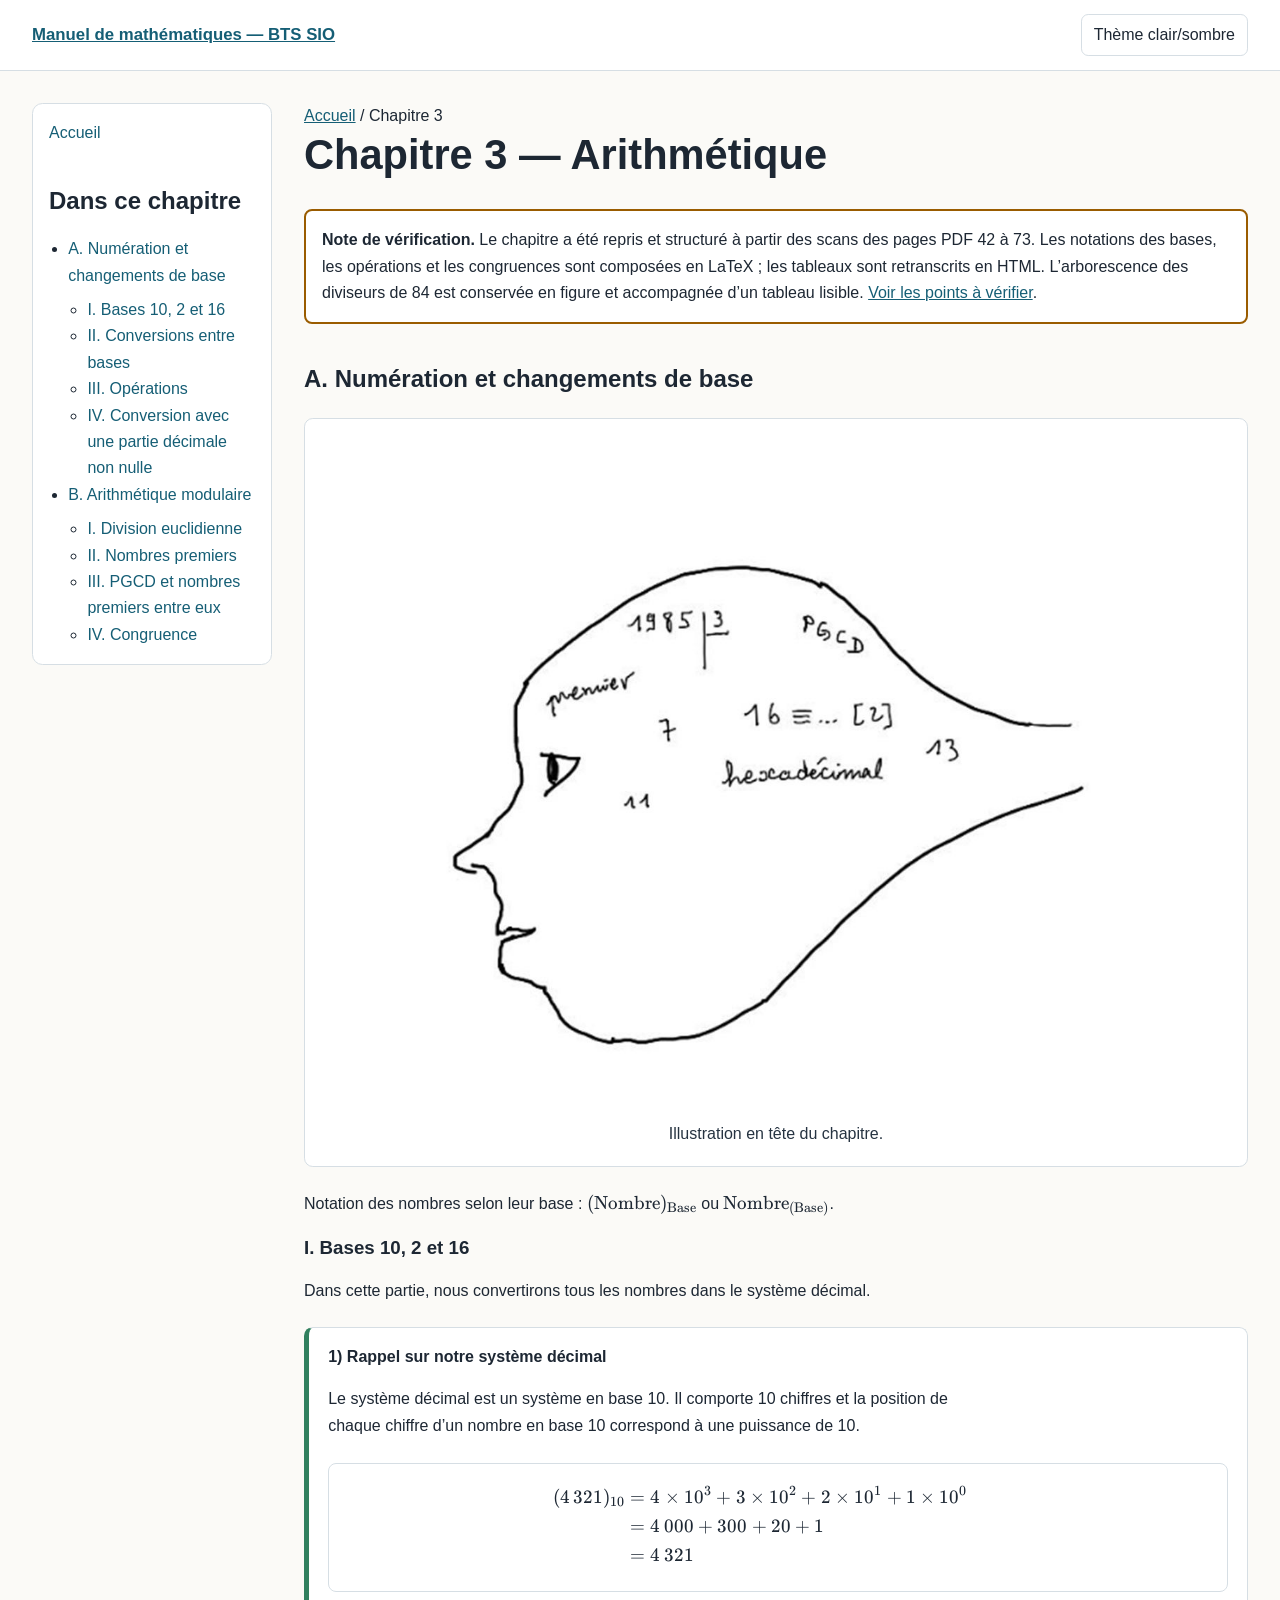
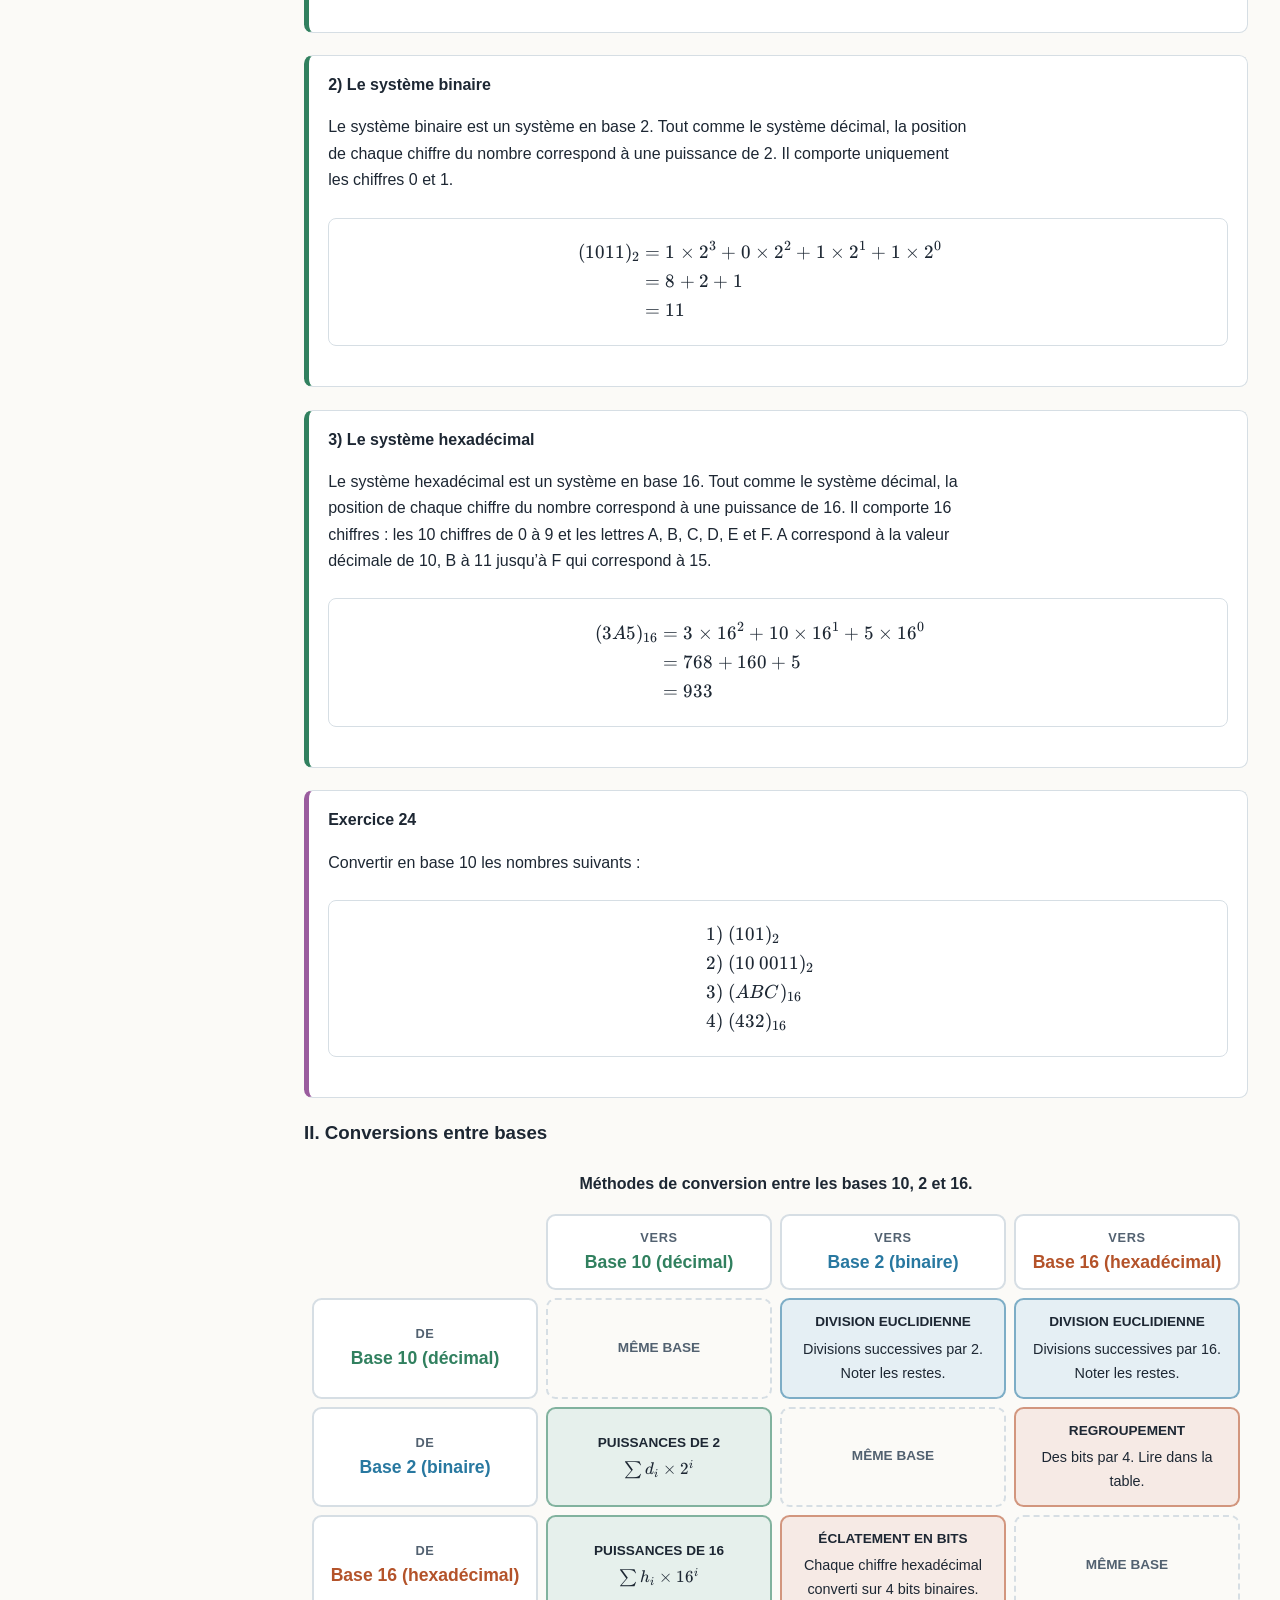
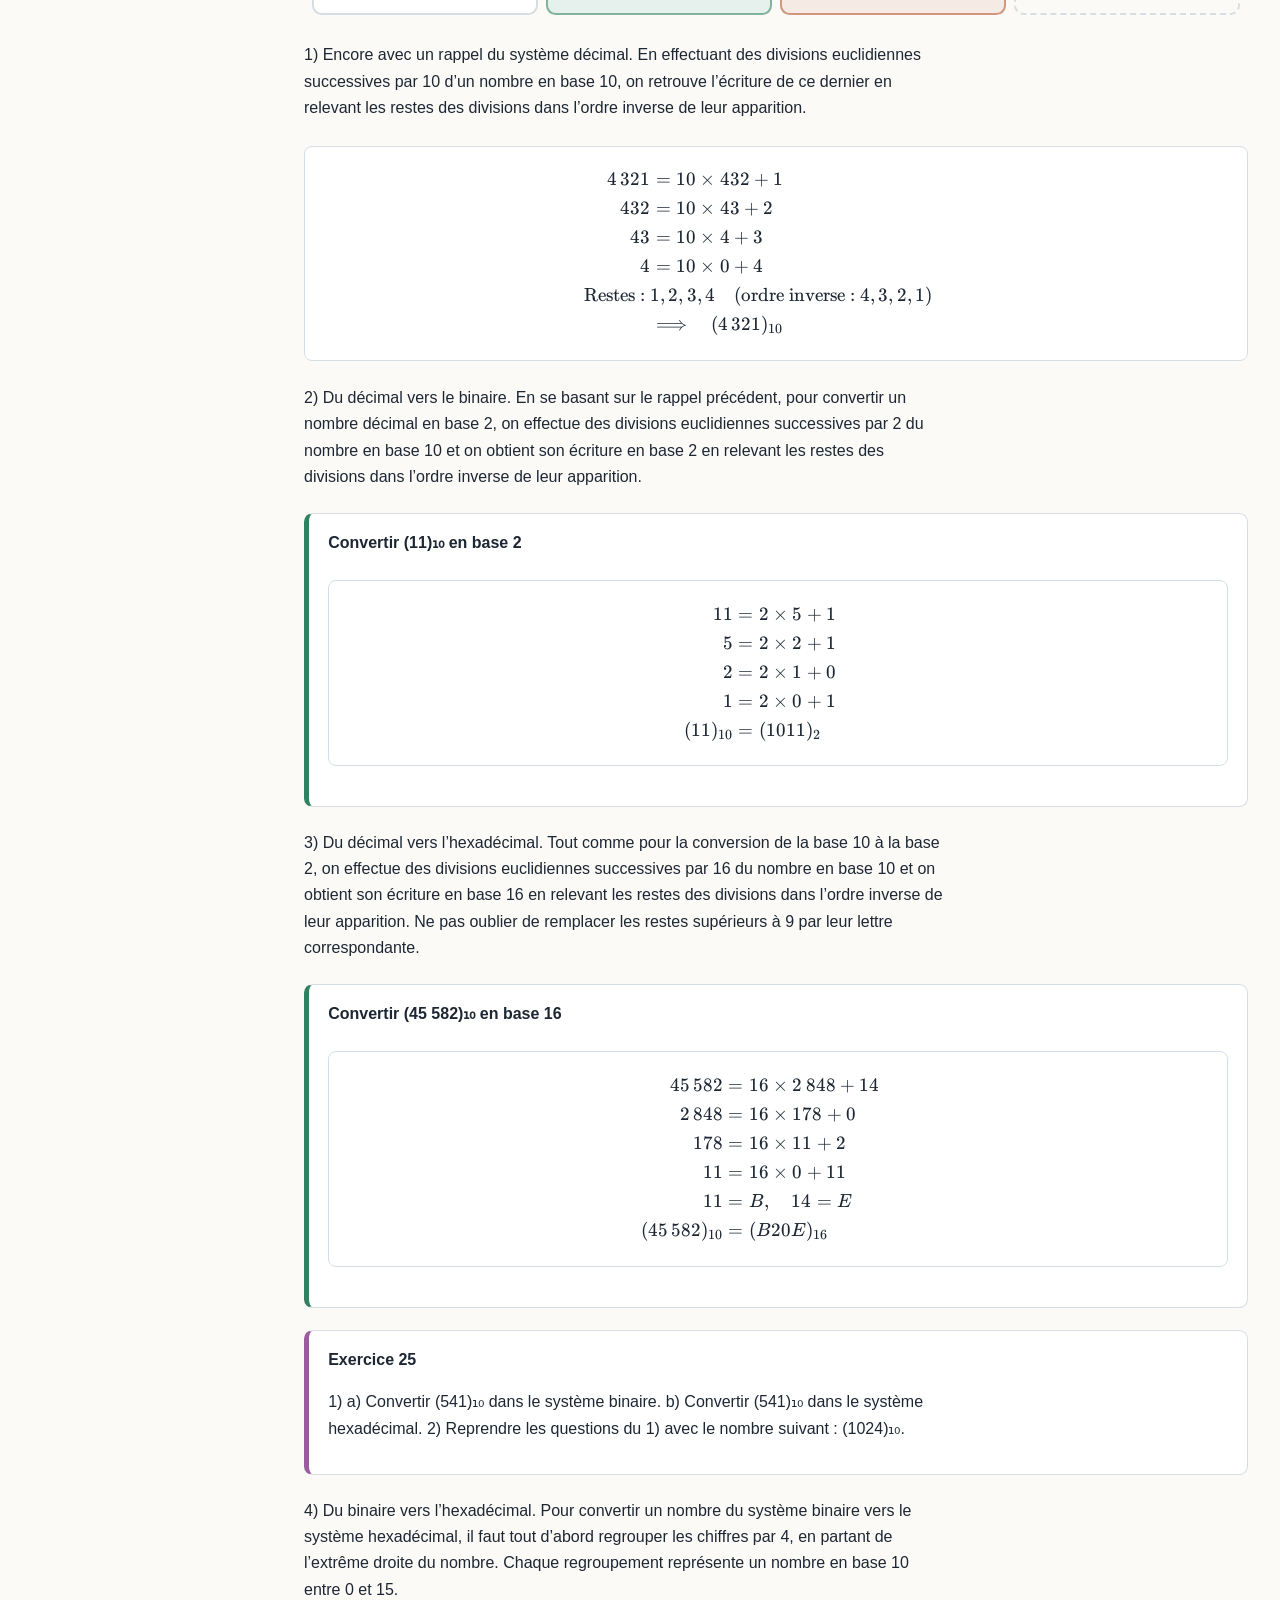
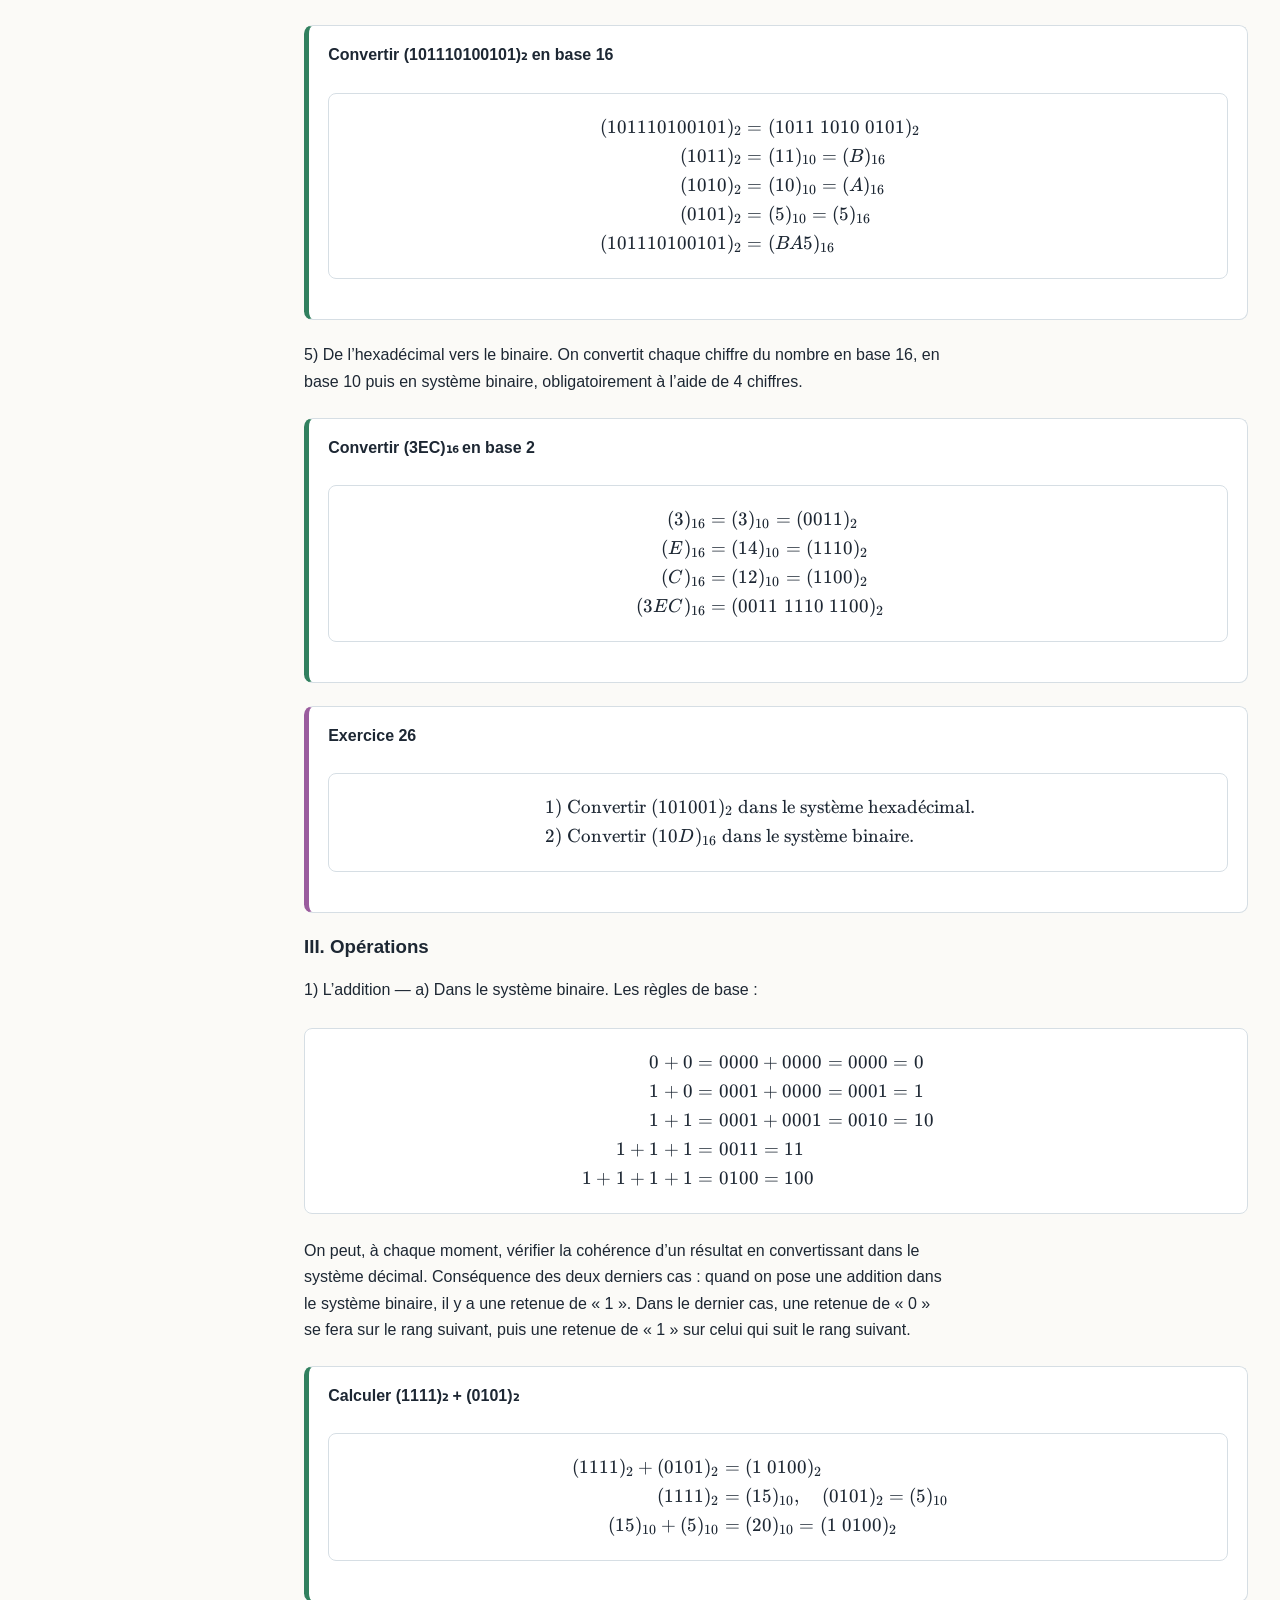
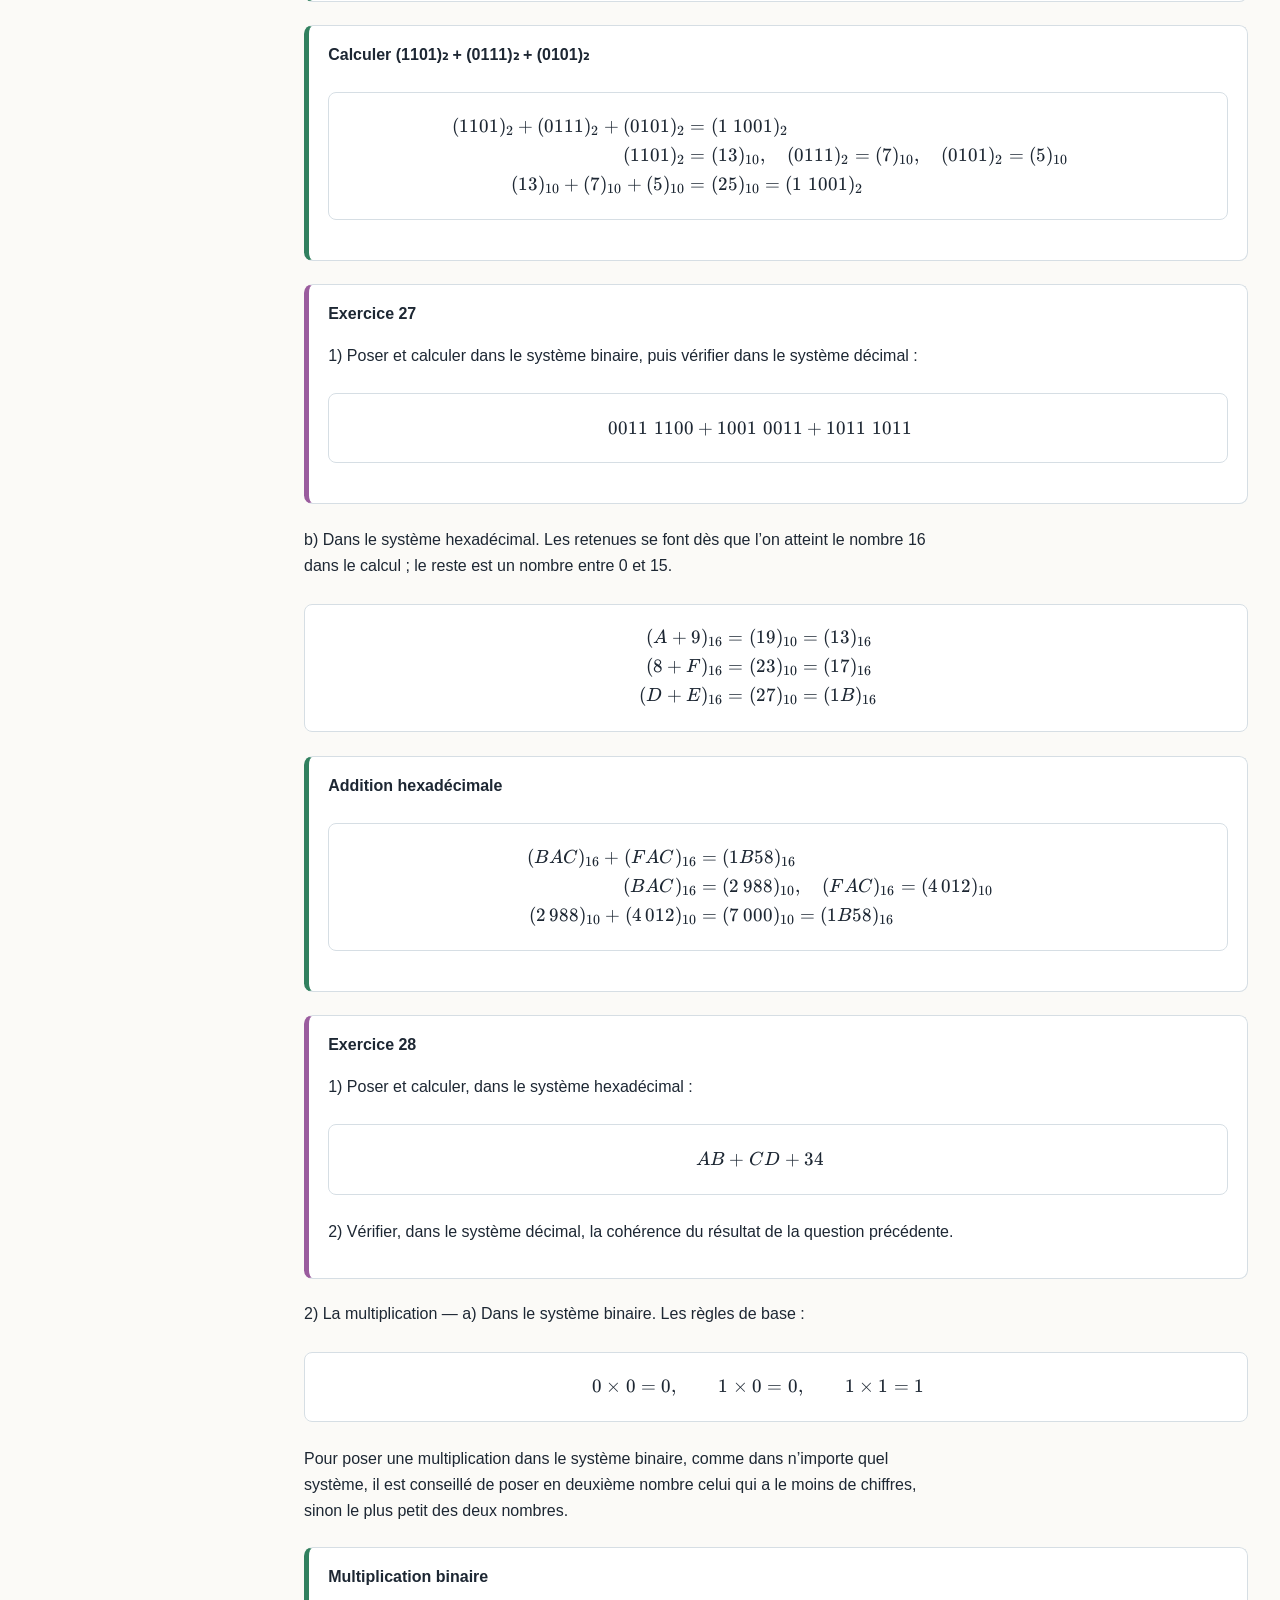
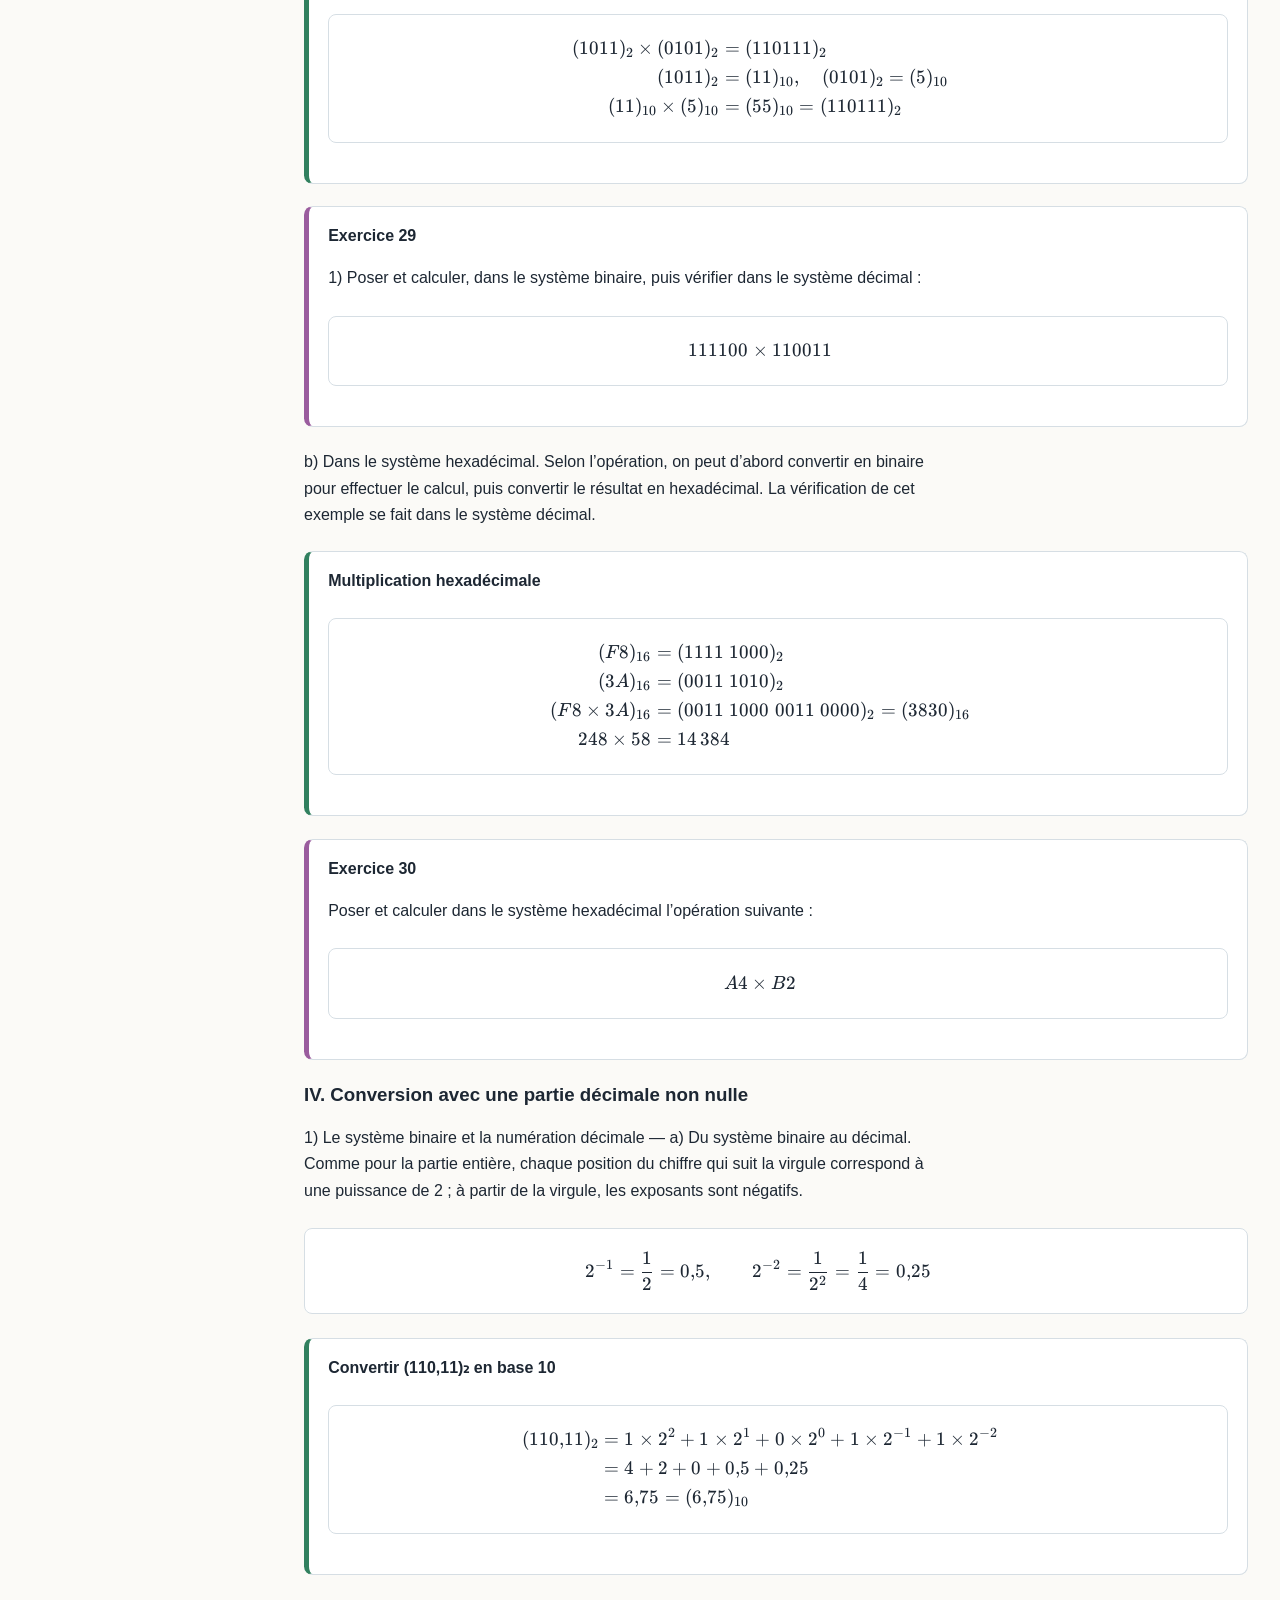
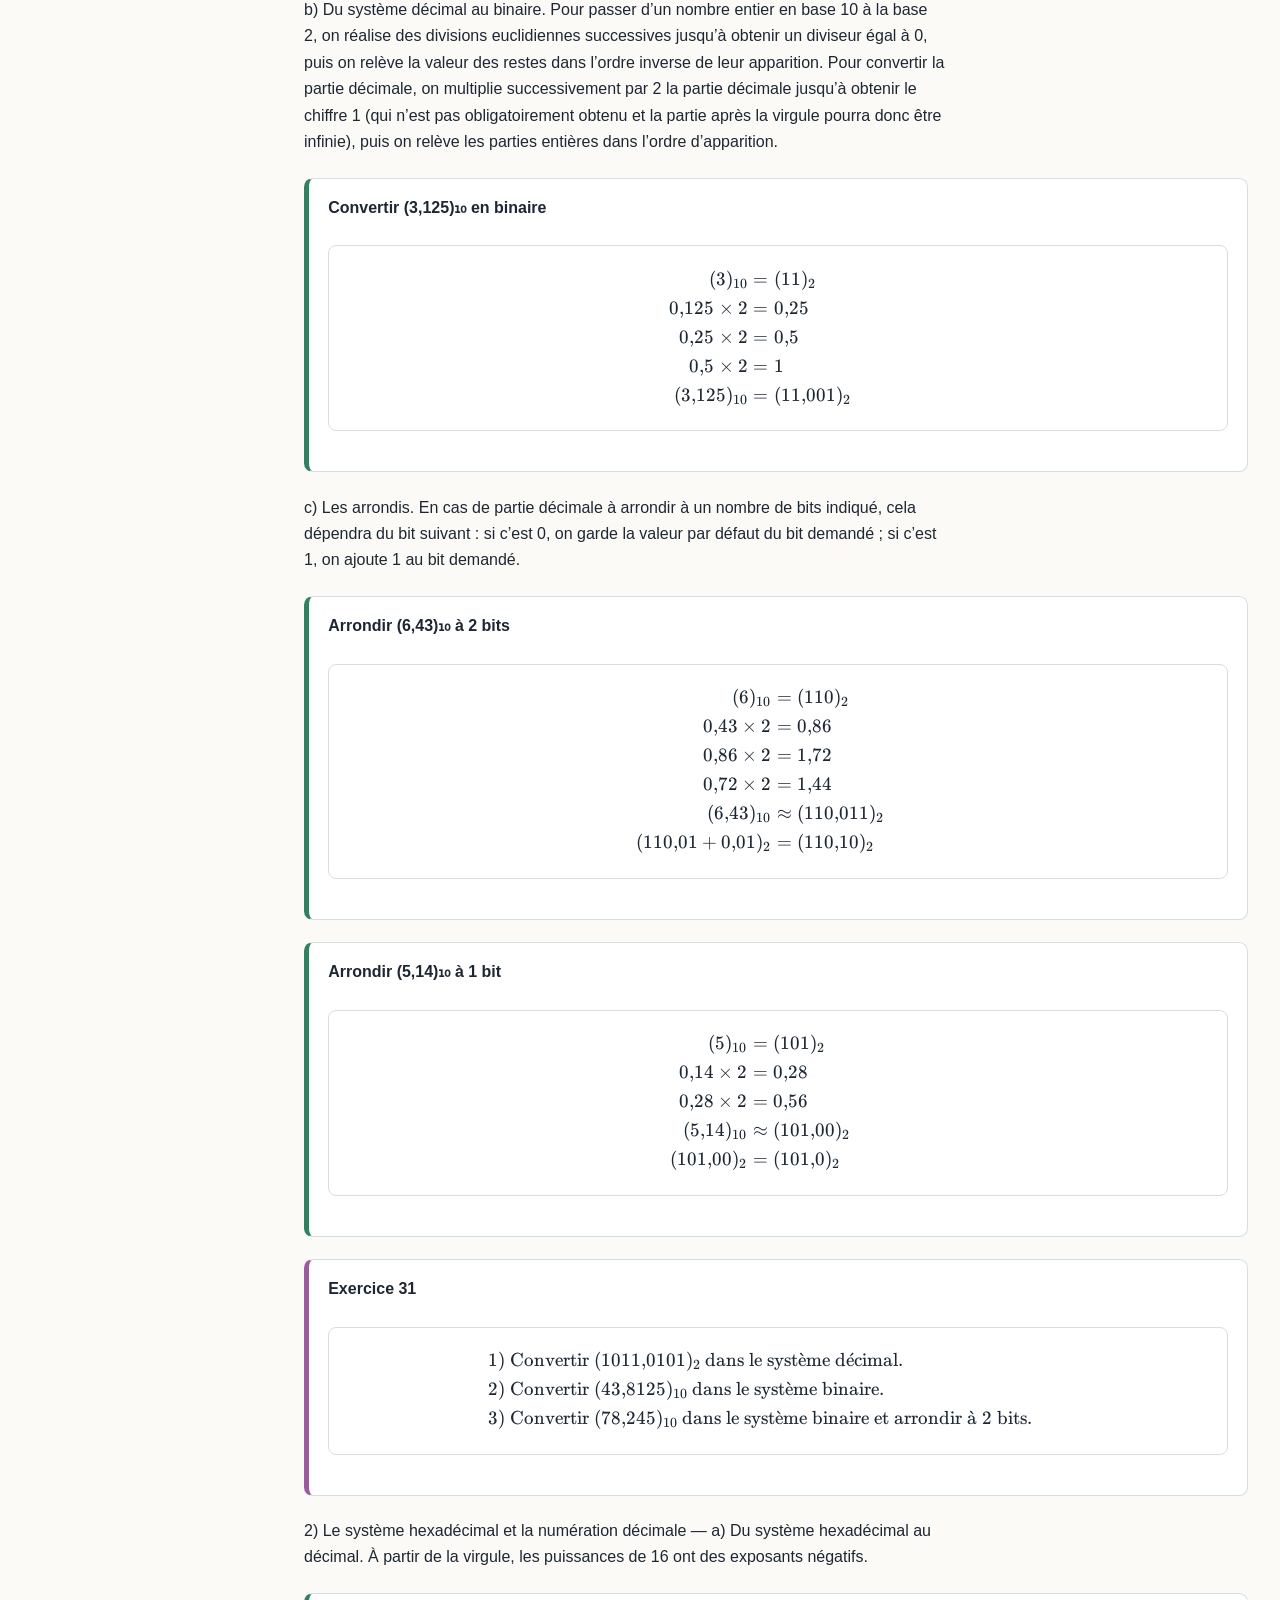
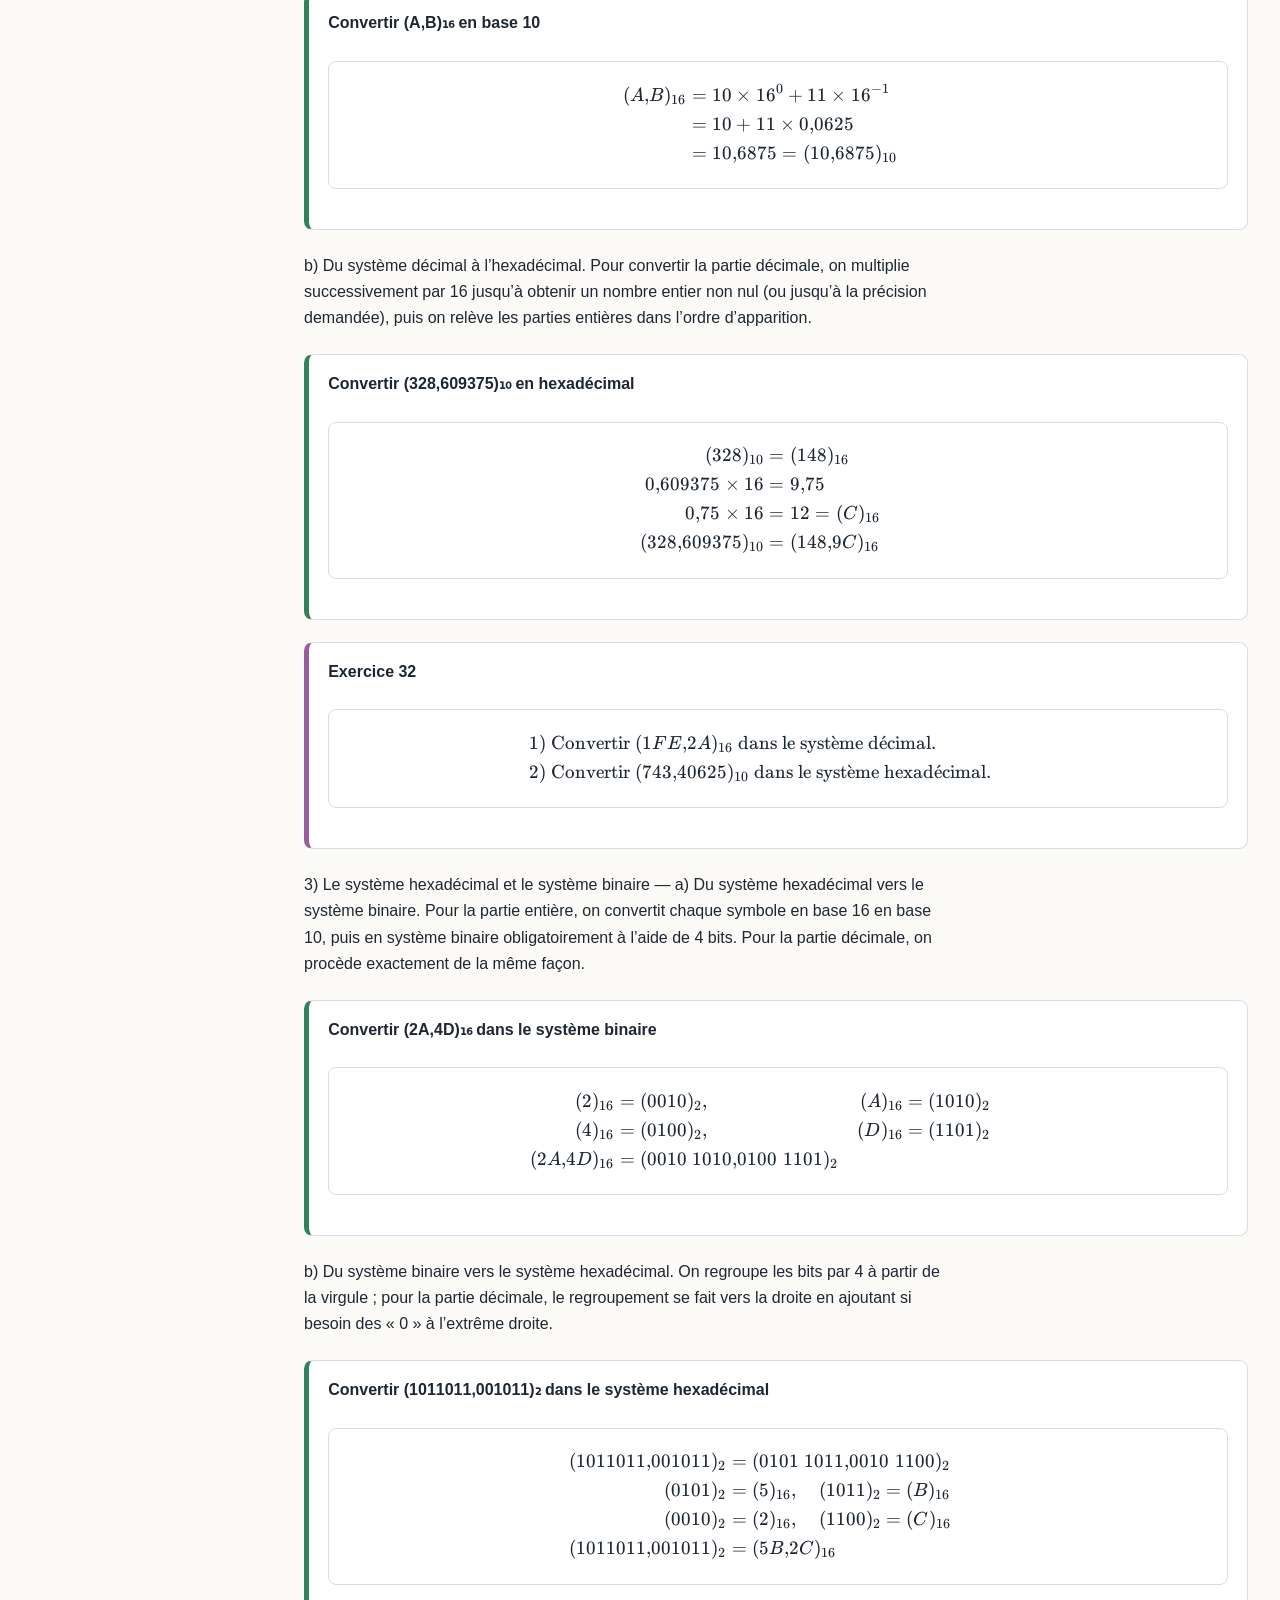
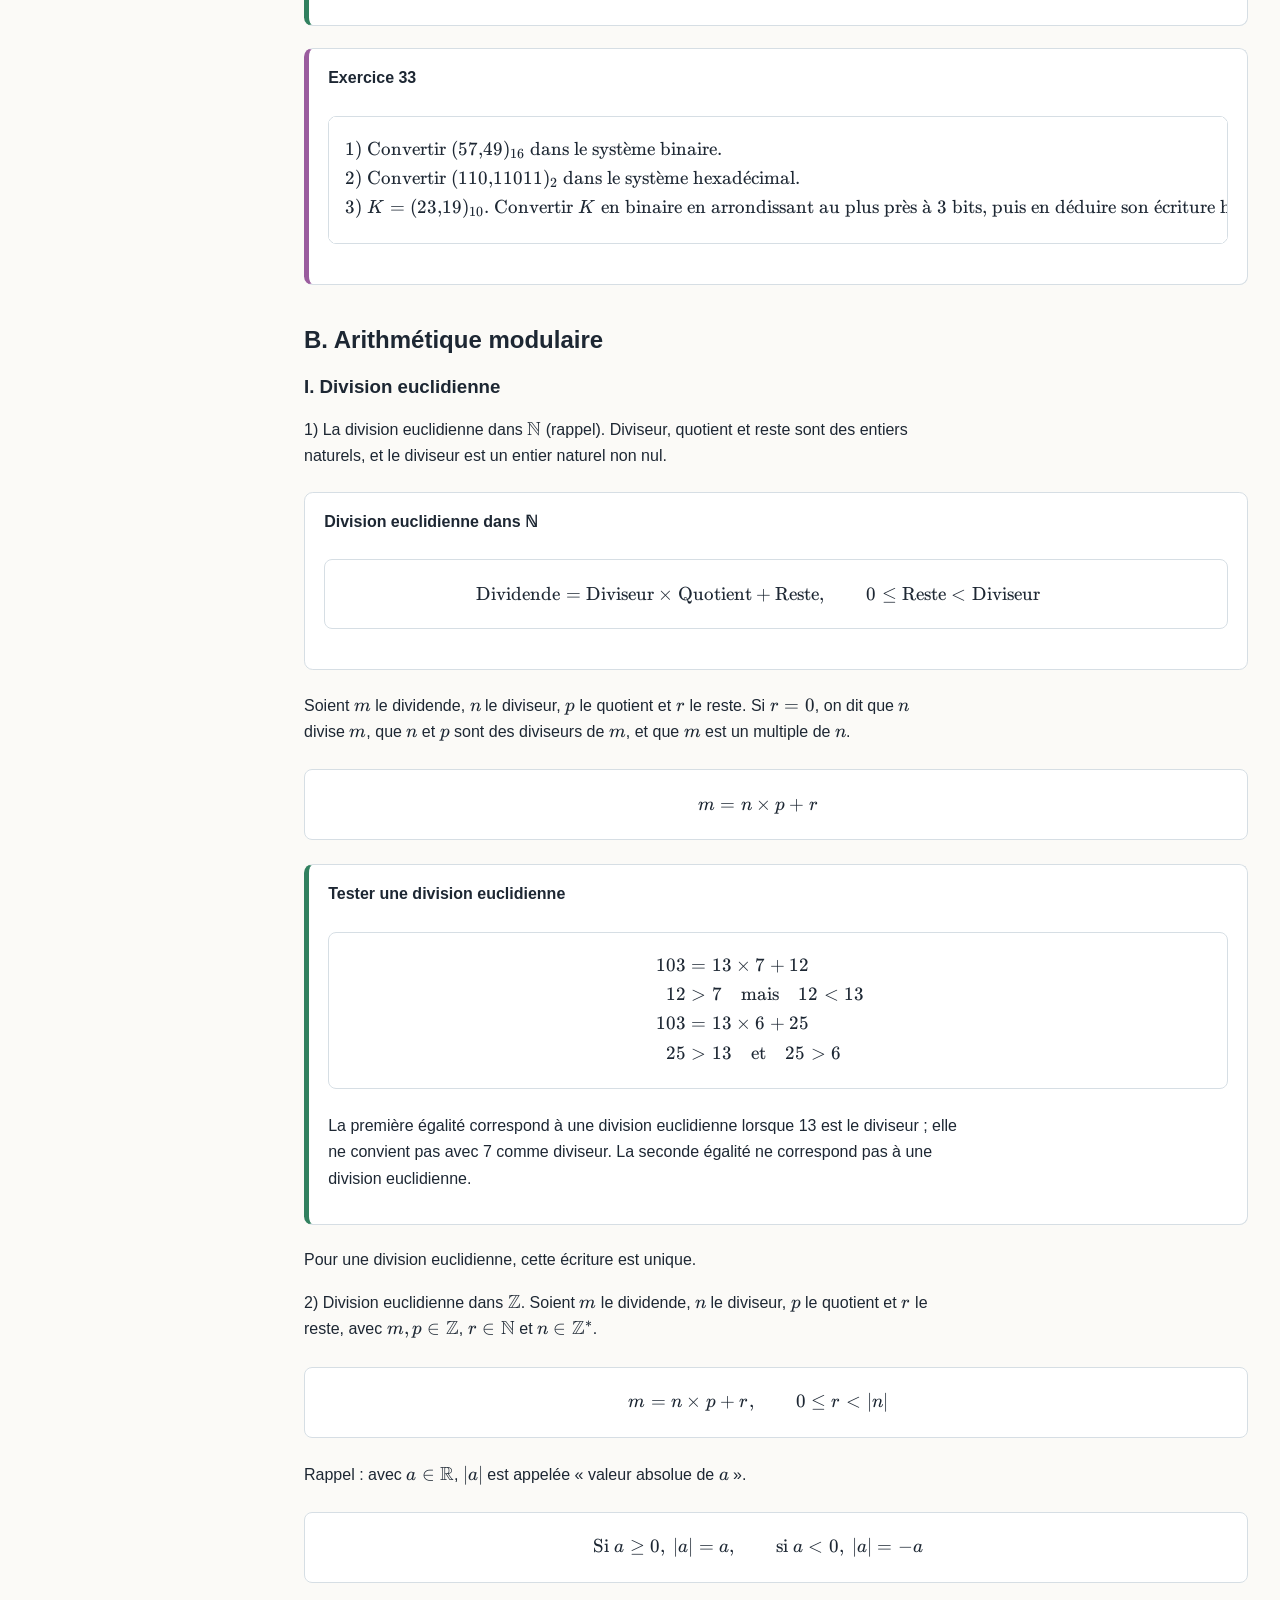
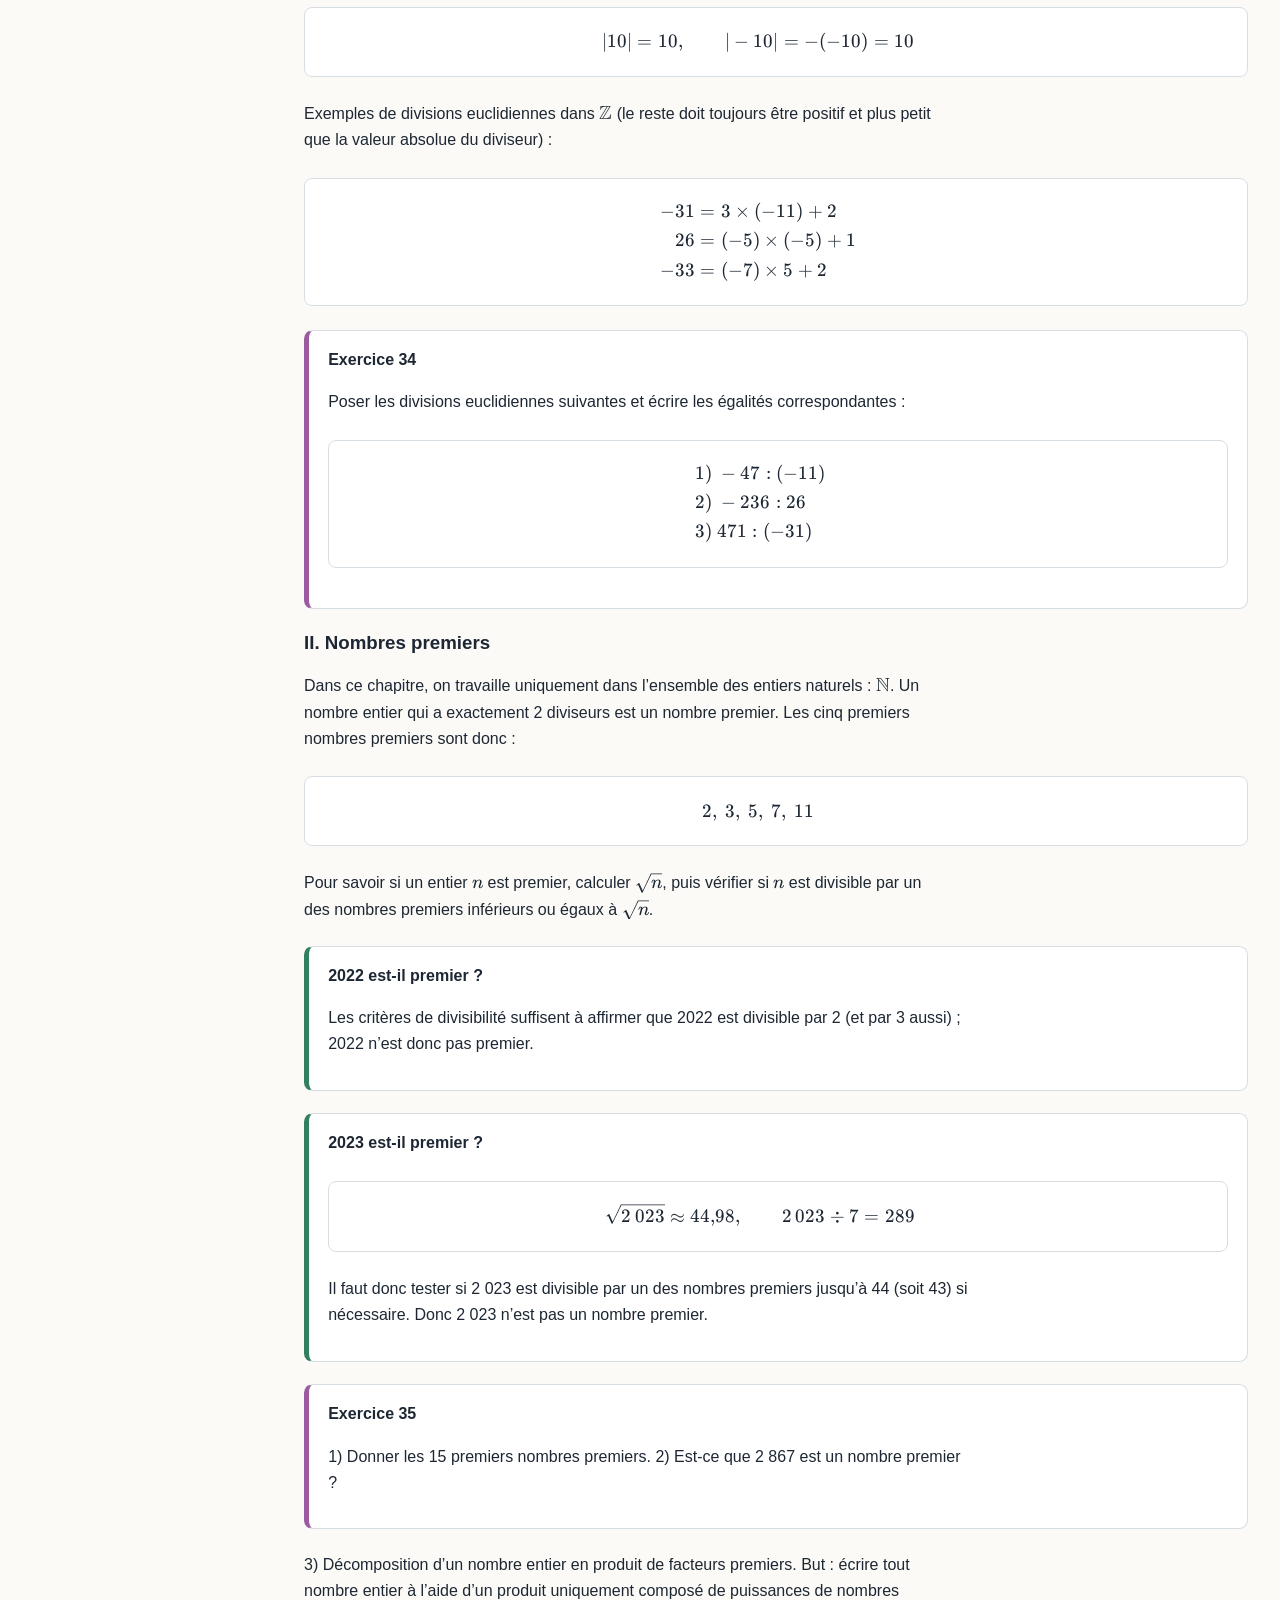
==== commit 93157974: "Publie la correction de l'arrondi binaire Co-authored-by: Copilot <223556219+Copilot@users.noreply.g" ====
--- a/chapitres/chapitre-03.html
+++ b/chapitres/chapitre-03.html
@@ -36,7 +36,7 @@
 <p>2) Vérifier, dans le système décimal, la cohérence du résultat de la question précédente.</p></section><p>2) La multiplication — a) Dans le système binaire. Les règles de base :</p><div class="formule" data-latex="0\times0=0,\qquad1\times0=0,\qquad1\times1=1" role="group" aria-label="Formule">\[0\times0=0,\qquad1\times0=0,\qquad1\times1=1\]</div><p>Pour poser une multiplication dans le système binaire, comme dans n’importe quel système, il est conseillé de poser en deuxième nombre celui qui a le moins de chiffres, sinon le plus petit des deux nombres.</p><section class="box-exemple"><p class="box-label">Multiplication binaire</p><div class="formule" data-latex="\begin{aligned}(1011)_2\times(0101)_2&amp;=(110111)_2\\(1011)_2&amp;=(11)_{10},\quad(0101)_2=(5)_{10}\\(11)_{10}\times(5)_{10}&amp;=(55)_{10}=(110111)_2\end{aligned}" role="group" aria-label="Formule">\[\begin{aligned}(1011)_2\times(0101)_2&amp;=(110111)_2\\(1011)_2&amp;=(11)_{10},\quad(0101)_2=(5)_{10}\\(11)_{10}\times(5)_{10}&amp;=(55)_{10}=(110111)_2\end{aligned}\]</div></section><section class="box-exercice"><p class="box-label">Exercice 29</p><p>1) Poser et calculer, dans le système binaire, puis vérifier dans le système décimal :</p>
 <div class="formule" data-latex="111100\times110011" role="group" aria-label="Formule">\[111100\times110011\]</div></section><p>b) Dans le système hexadécimal. Selon l’opération, on peut d’abord convertir en binaire pour effectuer le calcul, puis convertir le résultat en hexadécimal. La vérification de cet exemple se fait dans le système décimal.</p><section class="box-exemple"><p class="box-label">Multiplication hexadécimale</p><div class="formule" data-latex="\begin{aligned}(F8)_{16}&amp;=(1111\;1000)_2\\(3A)_{16}&amp;=(0011\;1010)_2\\(F8\times3A)_{16}&amp;=(0011\;1000\;0011\;0000)_2=(3830)_{16}\\248\times58&amp;=14\,384\end{aligned}" role="group" aria-label="Formule">\[\begin{aligned}(F8)_{16}&amp;=(1111\;1000)_2\\(3A)_{16}&amp;=(0011\;1010)_2\\(F8\times3A)_{16}&amp;=(0011\;1000\;0011\;0000)_2=(3830)_{16}\\248\times58&amp;=14\,384\end{aligned}\]</div></section><section class="box-exercice"><p class="box-label">Exercice 30</p><p>Poser et calculer dans le système hexadécimal l’opération suivante :</p>
 <div class="formule" data-latex="A4\times B2" role="group" aria-label="Formule">\[A4\times B2\]</div></section></section>
-<section><h3 id="conversions-parties-decimales">IV. Conversion avec une partie décimale non nulle</h3><p>1) Le système binaire et la numération décimale — a) Du système binaire au décimal. Comme pour la partie entière, chaque position du chiffre qui suit la virgule correspond à une puissance de 2 ; à partir de la virgule, les exposants sont négatifs.</p><div class="formule" data-latex="2^{-1}=\frac{1}{2}=0{,}5,\qquad2^{-2}=\frac{1}{2^2}=\frac{1}{4}=0{,}25" role="group" aria-label="Formule">\[2^{-1}=\frac{1}{2}=0{,}5,\qquad2^{-2}=\frac{1}{2^2}=\frac{1}{4}=0{,}25\]</div><section class="box-exemple"><p class="box-label">Convertir (110,11)₂ en base 10</p><div class="formule" data-latex="\begin{aligned}(110{,}11)_2&amp;=1\times2^2+1\times2^1+0\times2^0+1\times2^{-1}+1\times2^{-2}\\&amp;=4+2+0+0{,}5+0{,}25\\&amp;=6{,}75=(6{,}75)_{10}\end{aligned}" role="group" aria-label="Formule">\[\begin{aligned}(110{,}11)_2&amp;=1\times2^2+1\times2^1+0\times2^0+1\times2^{-1}+1\times2^{-2}\\&amp;=4+2+0+0{,}5+0{,}25\\&amp;=6{,}75=(6{,}75)_{10}\end{aligned}\]</div></section><p>b) Du système décimal au binaire. Pour passer d’un nombre entier en base 10 à la base 2, on réalise des divisions euclidiennes successives jusqu’à obtenir un diviseur égal à 0, puis on relève la valeur des restes dans l’ordre inverse de leur apparition. Pour convertir la partie décimale, on multiplie successivement par 2 la partie décimale jusqu’à obtenir le chiffre 1 (qui n’est pas obligatoirement obtenu et la partie après la virgule pourra donc être infinie), puis on relève les parties entières dans l’ordre d’apparition.</p><section class="box-exemple"><p class="box-label">Convertir (3,125)₁₀ en binaire</p><div class="formule" data-latex="\begin{aligned}(3)_{10}&amp;=(11)_2\\0{,}125\times2&amp;=0{,}25\\0{,}25\times2&amp;=0{,}5\\0{,}5\times2&amp;=1\\(3{,}125)_{10}&amp;=(11{,}001)_2\end{aligned}" role="group" aria-label="Formule">\[\begin{aligned}(3)_{10}&amp;=(11)_2\\0{,}125\times2&amp;=0{,}25\\0{,}25\times2&amp;=0{,}5\\0{,}5\times2&amp;=1\\(3{,}125)_{10}&amp;=(11{,}001)_2\end{aligned}\]</div></section><p>c) Les arrondis. En cas de partie décimale à arrondir à un nombre de bits indiqué, cela dépendra du bit suivant : si c’est 0, on garde la valeur par défaut du bit demandé ; si c’est 1, on ajoute 1 au bit demandé.</p><section class="box-exemple"><p class="box-label">Arrondir (6,43)₁₀ à 2 bits</p><div class="formule" data-latex="\begin{aligned}(6)_{10}&amp;=(110)_2\\0{,}43\times2&amp;=0{,}86\\0{,}86\times2&amp;=1{,}72\\0{,}72\times2&amp;=1{,}44\\(6{,}43)_{10}&amp;\approx(110{,}011)_2\\(110{,}01+0{,}01)_2&amp;=(110{,}10)_2\end{aligned}" role="group" aria-label="Formule">\[\begin{aligned}(6)_{10}&amp;=(110)_2\\0{,}43\times2&amp;=0{,}86\\0{,}86\times2&amp;=1{,}72\\0{,}72\times2&amp;=1{,}44\\(6{,}43)_{10}&amp;\approx(110{,}011)_2\\(110{,}01+0{,}01)_2&amp;=(110{,}10)_2\end{aligned}\]</div></section><section class="box-exemple"><p class="box-label">Arrondir (5,14)₁₀ à 1 bit</p><div class="formule" data-latex="\begin{aligned}(5)_{10}&amp;=(101)_2\\0{,}14\times2&amp;=0{,}28\\0{,}28\times2&amp;=0{,}56\\(5{,}14)_{10}&amp;\approx(101{,}00)_2\\(101{,}0+0{,}1)_2&amp;=(101{,}0)_2\end{aligned}" role="group" aria-label="Formule">\[\begin{aligned}(5)_{10}&amp;=(101)_2\\0{,}14\times2&amp;=0{,}28\\0{,}28\times2&amp;=0{,}56\\(5{,}14)_{10}&amp;\approx(101{,}00)_2\\(101{,}0+0{,}1)_2&amp;=(101{,}0)_2\end{aligned}\]</div></section><section class="box-exercice"><p class="box-label">Exercice 31</p><div class="formule" data-latex="\begin{aligned}1)&amp;\ \text{Convertir }(1011{,}0101)_2\text{ dans le système décimal.}\\2)&amp;\ \text{Convertir }(43{,}8125)_{10}\text{ dans le système binaire.}\\3)&amp;\ \text{Convertir }(78{,}245)_{10}\text{ dans le système binaire et arrondir à 2 bits.}\end{aligned}" role="group" aria-label="Formule">\[\begin{aligned}1)&amp;\ \text{Convertir }(1011{,}0101)_2\text{ dans le système décimal.}\\2)&amp;\ \text{Convertir }(43{,}8125)_{10}\text{ dans le système binaire.}\\3)&amp;\ \text{Convertir }(78{,}245)_{10}\text{ dans le système binaire et arrondir à 2 bits.}\end{aligned}\]</div></section><p>2) Le système hexadécimal et la numération décimale — a) Du système hexadécimal au décimal. À partir de la virgule, les puissances de 16 ont des exposants négatifs.</p><section class="box-exemple"><p class="box-label">Convertir (A,B)₁₆ en base 10</p><div class="formule" data-latex="\begin{aligned}(A{,}B)_{16}&amp;=10\times16^0+11\times16^{-1}\\&amp;=10+11\times0{,}0625\\&amp;=10{,}6875=(10{,}6875)_{10}\end{aligned}" role="group" aria-label="Formule">\[\begin{aligned}(A{,}B)_{16}&amp;=10\times16^0+11\times16^{-1}\\&amp;=10+11\times0{,}0625\\&amp;=10{,}6875=(10{,}6875)_{10}\end{aligned}\]</div></section><p>b) Du système décimal à l’hexadécimal. Pour convertir la partie décimale, on multiplie successivement par 16 jusqu’à obtenir un nombre entier non nul (ou jusqu’à la précision demandée), puis on relève les parties entières dans l’ordre d’apparition.</p><section class="box-exemple"><p class="box-label">Convertir (328,609375)₁₀ en hexadécimal</p><div class="formule" data-latex="\begin{aligned}(328)_{10}&amp;=(148)_{16}\\0{,}609375\times16&amp;=9{,}75\\0{,}75\times16&amp;=12=(C)_{16}\\(328{,}609375)_{10}&amp;=(148{,}9C)_{16}\end{aligned}" role="group" aria-label="Formule">\[\begin{aligned}(328)_{10}&amp;=(148)_{16}\\0{,}609375\times16&amp;=9{,}75\\0{,}75\times16&amp;=12=(C)_{16}\\(328{,}609375)_{10}&amp;=(148{,}9C)_{16}\end{aligned}\]</div></section><section class="box-exercice"><p class="box-label">Exercice 32</p><div class="formule" data-latex="\begin{aligned}1)&amp;\ \text{Convertir }(1FE{,}2A)_{16}\text{ dans le système décimal.}\\2)&amp;\ \text{Convertir }(743{,}40625)_{10}\text{ dans le système hexadécimal.}\end{aligned}" role="group" aria-label="Formule">\[\begin{aligned}1)&amp;\ \text{Convertir }(1FE{,}2A)_{16}\text{ dans le système décimal.}\\2)&amp;\ \text{Convertir }(743{,}40625)_{10}\text{ dans le système hexadécimal.}\end{aligned}\]</div></section><p>3) Le système hexadécimal et le système binaire — a) Du système hexadécimal vers le système binaire. Pour la partie entière, on convertit chaque symbole en base 16 en base 10, puis en système binaire obligatoirement à l’aide de 4 bits. Pour la partie décimale, on procède exactement de la même façon.</p><section class="box-exemple"><p class="box-label">Convertir (2A,4D)₁₆ dans le système binaire</p><div class="formule" data-latex="\begin{aligned}(2)_{16}&amp;=(0010)_2,&amp;(A)_{16}&amp;=(1010)_2\\(4)_{16}&amp;=(0100)_2,&amp;(D)_{16}&amp;=(1101)_2\\(2A{,}4D)_{16}&amp;=(0010\;1010{,}0100\;1101)_2\end{aligned}" role="group" aria-label="Formule">\[\begin{aligned}(2)_{16}&amp;=(0010)_2,&amp;(A)_{16}&amp;=(1010)_2\\(4)_{16}&amp;=(0100)_2,&amp;(D)_{16}&amp;=(1101)_2\\(2A{,}4D)_{16}&amp;=(0010\;1010{,}0100\;1101)_2\end{aligned}\]</div></section><p>b) Du système binaire vers le système hexadécimal. On regroupe les bits par 4 à partir de la virgule ; pour la partie décimale, le regroupement se fait vers la droite en ajoutant si besoin des « 0 » à l’extrême droite.</p><section class="box-exemple"><p class="box-label">Convertir (1011011,001011)₂ dans le système hexadécimal</p><div class="formule" data-latex="\begin{aligned}(1011011{,}001011)_2&amp;=(0101\;1011{,}0010\;1100)_2\\(0101)_2&amp;=(5)_{16},\quad(1011)_2=(B)_{16}\\(0010)_2&amp;=(2)_{16},\quad(1100)_2=(C)_{16}\\(1011011{,}001011)_2&amp;=(5B{,}2C)_{16}\end{aligned}" role="group" aria-label="Formule">\[\begin{aligned}(1011011{,}001011)_2&amp;=(0101\;1011{,}0010\;1100)_2\\(0101)_2&amp;=(5)_{16},\quad(1011)_2=(B)_{16}\\(0010)_2&amp;=(2)_{16},\quad(1100)_2=(C)_{16}\\(1011011{,}001011)_2&amp;=(5B{,}2C)_{16}\end{aligned}\]</div></section><section class="box-exercice"><p class="box-label">Exercice 33</p><div class="formule" data-latex="\begin{aligned}1)&amp;\ \text{Convertir }(57{,}49)_{16}\text{ dans le système binaire.}\\2)&amp;\ \text{Convertir }(110{,}11011)_2\text{ dans le système hexadécimal.}\\3)&amp;\ K=(23{,}19)_{10}.\text{ Convertir }K\text{ en binaire en arrondissant au plus près à 3 bits, puis en déduire son écriture hexadécimale.}\end{aligned}" role="group" aria-label="Formule">\[\begin{aligned}1)&amp;\ \text{Convertir }(57{,}49)_{16}\text{ dans le système binaire.}\\2)&amp;\ \text{Convertir }(110{,}11011)_2\text{ dans le système hexadécimal.}\\3)&amp;\ K=(23{,}19)_{10}.\text{ Convertir }K\text{ en binaire en arrondissant au plus près à 3 bits, puis en déduire son écriture hexadécimale.}\end{aligned}\]</div></section></section></section>
+<section><h3 id="conversions-parties-decimales">IV. Conversion avec une partie décimale non nulle</h3><p>1) Le système binaire et la numération décimale — a) Du système binaire au décimal. Comme pour la partie entière, chaque position du chiffre qui suit la virgule correspond à une puissance de 2 ; à partir de la virgule, les exposants sont négatifs.</p><div class="formule" data-latex="2^{-1}=\frac{1}{2}=0{,}5,\qquad2^{-2}=\frac{1}{2^2}=\frac{1}{4}=0{,}25" role="group" aria-label="Formule">\[2^{-1}=\frac{1}{2}=0{,}5,\qquad2^{-2}=\frac{1}{2^2}=\frac{1}{4}=0{,}25\]</div><section class="box-exemple"><p class="box-label">Convertir (110,11)₂ en base 10</p><div class="formule" data-latex="\begin{aligned}(110{,}11)_2&amp;=1\times2^2+1\times2^1+0\times2^0+1\times2^{-1}+1\times2^{-2}\\&amp;=4+2+0+0{,}5+0{,}25\\&amp;=6{,}75=(6{,}75)_{10}\end{aligned}" role="group" aria-label="Formule">\[\begin{aligned}(110{,}11)_2&amp;=1\times2^2+1\times2^1+0\times2^0+1\times2^{-1}+1\times2^{-2}\\&amp;=4+2+0+0{,}5+0{,}25\\&amp;=6{,}75=(6{,}75)_{10}\end{aligned}\]</div></section><p>b) Du système décimal au binaire. Pour passer d’un nombre entier en base 10 à la base 2, on réalise des divisions euclidiennes successives jusqu’à obtenir un diviseur égal à 0, puis on relève la valeur des restes dans l’ordre inverse de leur apparition. Pour convertir la partie décimale, on multiplie successivement par 2 la partie décimale jusqu’à obtenir le chiffre 1 (qui n’est pas obligatoirement obtenu et la partie après la virgule pourra donc être infinie), puis on relève les parties entières dans l’ordre d’apparition.</p><section class="box-exemple"><p class="box-label">Convertir (3,125)₁₀ en binaire</p><div class="formule" data-latex="\begin{aligned}(3)_{10}&amp;=(11)_2\\0{,}125\times2&amp;=0{,}25\\0{,}25\times2&amp;=0{,}5\\0{,}5\times2&amp;=1\\(3{,}125)_{10}&amp;=(11{,}001)_2\end{aligned}" role="group" aria-label="Formule">\[\begin{aligned}(3)_{10}&amp;=(11)_2\\0{,}125\times2&amp;=0{,}25\\0{,}25\times2&amp;=0{,}5\\0{,}5\times2&amp;=1\\(3{,}125)_{10}&amp;=(11{,}001)_2\end{aligned}\]</div></section><p>c) Les arrondis. En cas de partie décimale à arrondir à un nombre de bits indiqué, cela dépendra du bit suivant : si c’est 0, on garde la valeur par défaut du bit demandé ; si c’est 1, on ajoute 1 au bit demandé.</p><section class="box-exemple"><p class="box-label">Arrondir (6,43)₁₀ à 2 bits</p><div class="formule" data-latex="\begin{aligned}(6)_{10}&amp;=(110)_2\\0{,}43\times2&amp;=0{,}86\\0{,}86\times2&amp;=1{,}72\\0{,}72\times2&amp;=1{,}44\\(6{,}43)_{10}&amp;\approx(110{,}011)_2\\(110{,}01+0{,}01)_2&amp;=(110{,}10)_2\end{aligned}" role="group" aria-label="Formule">\[\begin{aligned}(6)_{10}&amp;=(110)_2\\0{,}43\times2&amp;=0{,}86\\0{,}86\times2&amp;=1{,}72\\0{,}72\times2&amp;=1{,}44\\(6{,}43)_{10}&amp;\approx(110{,}011)_2\\(110{,}01+0{,}01)_2&amp;=(110{,}10)_2\end{aligned}\]</div></section><section class="box-exemple"><p class="box-label">Arrondir (5,14)₁₀ à 1 bit</p><div class="formule" data-latex="\begin{aligned}(5)_{10}&amp;=(101)_2\\0{,}14\times2&amp;=0{,}28\\0{,}28\times2&amp;=0{,}56\\(5{,}14)_{10}&amp;\approx(101{,}00)_2\\(101{,}00)_2&amp;=(101{,}0)_2\end{aligned}" role="group" aria-label="Formule">\[\begin{aligned}(5)_{10}&amp;=(101)_2\\0{,}14\times2&amp;=0{,}28\\0{,}28\times2&amp;=0{,}56\\(5{,}14)_{10}&amp;\approx(101{,}00)_2\\(101{,}00)_2&amp;=(101{,}0)_2\end{aligned}\]</div></section><section class="box-exercice"><p class="box-label">Exercice 31</p><div class="formule" data-latex="\begin{aligned}1)&amp;\ \text{Convertir }(1011{,}0101)_2\text{ dans le système décimal.}\\2)&amp;\ \text{Convertir }(43{,}8125)_{10}\text{ dans le système binaire.}\\3)&amp;\ \text{Convertir }(78{,}245)_{10}\text{ dans le système binaire et arrondir à 2 bits.}\end{aligned}" role="group" aria-label="Formule">\[\begin{aligned}1)&amp;\ \text{Convertir }(1011{,}0101)_2\text{ dans le système décimal.}\\2)&amp;\ \text{Convertir }(43{,}8125)_{10}\text{ dans le système binaire.}\\3)&amp;\ \text{Convertir }(78{,}245)_{10}\text{ dans le système binaire et arrondir à 2 bits.}\end{aligned}\]</div></section><p>2) Le système hexadécimal et la numération décimale — a) Du système hexadécimal au décimal. À partir de la virgule, les puissances de 16 ont des exposants négatifs.</p><section class="box-exemple"><p class="box-label">Convertir (A,B)₁₆ en base 10</p><div class="formule" data-latex="\begin{aligned}(A{,}B)_{16}&amp;=10\times16^0+11\times16^{-1}\\&amp;=10+11\times0{,}0625\\&amp;=10{,}6875=(10{,}6875)_{10}\end{aligned}" role="group" aria-label="Formule">\[\begin{aligned}(A{,}B)_{16}&amp;=10\times16^0+11\times16^{-1}\\&amp;=10+11\times0{,}0625\\&amp;=10{,}6875=(10{,}6875)_{10}\end{aligned}\]</div></section><p>b) Du système décimal à l’hexadécimal. Pour convertir la partie décimale, on multiplie successivement par 16 jusqu’à obtenir un nombre entier non nul (ou jusqu’à la précision demandée), puis on relève les parties entières dans l’ordre d’apparition.</p><section class="box-exemple"><p class="box-label">Convertir (328,609375)₁₀ en hexadécimal</p><div class="formule" data-latex="\begin{aligned}(328)_{10}&amp;=(148)_{16}\\0{,}609375\times16&amp;=9{,}75\\0{,}75\times16&amp;=12=(C)_{16}\\(328{,}609375)_{10}&amp;=(148{,}9C)_{16}\end{aligned}" role="group" aria-label="Formule">\[\begin{aligned}(328)_{10}&amp;=(148)_{16}\\0{,}609375\times16&amp;=9{,}75\\0{,}75\times16&amp;=12=(C)_{16}\\(328{,}609375)_{10}&amp;=(148{,}9C)_{16}\end{aligned}\]</div></section><section class="box-exercice"><p class="box-label">Exercice 32</p><div class="formule" data-latex="\begin{aligned}1)&amp;\ \text{Convertir }(1FE{,}2A)_{16}\text{ dans le système décimal.}\\2)&amp;\ \text{Convertir }(743{,}40625)_{10}\text{ dans le système hexadécimal.}\end{aligned}" role="group" aria-label="Formule">\[\begin{aligned}1)&amp;\ \text{Convertir }(1FE{,}2A)_{16}\text{ dans le système décimal.}\\2)&amp;\ \text{Convertir }(743{,}40625)_{10}\text{ dans le système hexadécimal.}\end{aligned}\]</div></section><p>3) Le système hexadécimal et le système binaire — a) Du système hexadécimal vers le système binaire. Pour la partie entière, on convertit chaque symbole en base 16 en base 10, puis en système binaire obligatoirement à l’aide de 4 bits. Pour la partie décimale, on procède exactement de la même façon.</p><section class="box-exemple"><p class="box-label">Convertir (2A,4D)₁₆ dans le système binaire</p><div class="formule" data-latex="\begin{aligned}(2)_{16}&amp;=(0010)_2,&amp;(A)_{16}&amp;=(1010)_2\\(4)_{16}&amp;=(0100)_2,&amp;(D)_{16}&amp;=(1101)_2\\(2A{,}4D)_{16}&amp;=(0010\;1010{,}0100\;1101)_2\end{aligned}" role="group" aria-label="Formule">\[\begin{aligned}(2)_{16}&amp;=(0010)_2,&amp;(A)_{16}&amp;=(1010)_2\\(4)_{16}&amp;=(0100)_2,&amp;(D)_{16}&amp;=(1101)_2\\(2A{,}4D)_{16}&amp;=(0010\;1010{,}0100\;1101)_2\end{aligned}\]</div></section><p>b) Du système binaire vers le système hexadécimal. On regroupe les bits par 4 à partir de la virgule ; pour la partie décimale, le regroupement se fait vers la droite en ajoutant si besoin des « 0 » à l’extrême droite.</p><section class="box-exemple"><p class="box-label">Convertir (1011011,001011)₂ dans le système hexadécimal</p><div class="formule" data-latex="\begin{aligned}(1011011{,}001011)_2&amp;=(0101\;1011{,}0010\;1100)_2\\(0101)_2&amp;=(5)_{16},\quad(1011)_2=(B)_{16}\\(0010)_2&amp;=(2)_{16},\quad(1100)_2=(C)_{16}\\(1011011{,}001011)_2&amp;=(5B{,}2C)_{16}\end{aligned}" role="group" aria-label="Formule">\[\begin{aligned}(1011011{,}001011)_2&amp;=(0101\;1011{,}0010\;1100)_2\\(0101)_2&amp;=(5)_{16},\quad(1011)_2=(B)_{16}\\(0010)_2&amp;=(2)_{16},\quad(1100)_2=(C)_{16}\\(1011011{,}001011)_2&amp;=(5B{,}2C)_{16}\end{aligned}\]</div></section><section class="box-exercice"><p class="box-label">Exercice 33</p><div class="formule" data-latex="\begin{aligned}1)&amp;\ \text{Convertir }(57{,}49)_{16}\text{ dans le système binaire.}\\2)&amp;\ \text{Convertir }(110{,}11011)_2\text{ dans le système hexadécimal.}\\3)&amp;\ K=(23{,}19)_{10}.\text{ Convertir }K\text{ en binaire en arrondissant au plus près à 3 bits, puis en déduire son écriture hexadécimale.}\end{aligned}" role="group" aria-label="Formule">\[\begin{aligned}1)&amp;\ \text{Convertir }(57{,}49)_{16}\text{ dans le système binaire.}\\2)&amp;\ \text{Convertir }(110{,}11011)_2\text{ dans le système hexadécimal.}\\3)&amp;\ K=(23{,}19)_{10}.\text{ Convertir }K\text{ en binaire en arrondissant au plus près à 3 bits, puis en déduire son écriture hexadécimale.}\end{aligned}\]</div></section></section></section>
 <section><h2 id="arithmetique-modulaire">B. Arithmétique modulaire</h2><section><h3 id="division-euclidienne">I. Division euclidienne</h3><p>1) La division euclidienne dans \(\mathbb N\) (rappel). Diviseur, quotient et reste sont des entiers naturels, et le diviseur est un entier naturel non nul.</p><section class="box-retenir"><p class="box-label">Division euclidienne dans ℕ</p><div class="formule" data-latex="\text{Dividende}=\text{Diviseur}\times\text{Quotient}+\text{Reste},\qquad0\leq\text{Reste}&lt;\text{Diviseur}" role="group" aria-label="Formule">\[\text{Dividende}=\text{Diviseur}\times\text{Quotient}+\text{Reste},\qquad0\leq\text{Reste}&lt;\text{Diviseur}\]</div></section><p>Soient \(m\) le dividende, \(n\) le diviseur, \(p\) le quotient et \(r\) le reste. Si \(r=0\), on dit que \(n\) divise \(m\), que \(n\) et \(p\) sont des diviseurs de \(m\), et que \(m\) est un multiple de \(n\).</p><div class="formule" data-latex="m=n\times p+r" role="group" aria-label="Formule">\[m=n\times p+r\]</div><section class="box-exemple"><p class="box-label">Tester une division euclidienne</p><div class="formule" data-latex="\begin{aligned}103&amp;=13\times7+12\\12&amp;&gt;7\quad\text{mais}\quad12&lt;13\\103&amp;=13\times6+25\\25&amp;&gt;13\quad\text{et}\quad25&gt;6\end{aligned}" role="group" aria-label="Formule">\[\begin{aligned}103&amp;=13\times7+12\\12&amp;&gt;7\quad\text{mais}\quad12&lt;13\\103&amp;=13\times6+25\\25&amp;&gt;13\quad\text{et}\quad25&gt;6\end{aligned}\]</div>
 <p>La première égalité correspond à une division euclidienne lorsque 13 est le diviseur ; elle ne convient pas avec 7 comme diviseur. La seconde égalité ne correspond pas à une division euclidienne.</p></section><p>Pour une division euclidienne, cette écriture est unique.</p><p>2) Division euclidienne dans \(\mathbb Z\). Soient \(m\) le dividende, \(n\) le diviseur, \(p\) le quotient et \(r\) le reste, avec \(m,p\in\mathbb Z\), \(r\in\mathbb N\) et \(n\in\mathbb Z^*\).</p><div class="formule" data-latex="m=n\times p+r,\qquad0\leq r&lt;|n|" role="group" aria-label="Formule">\[m=n\times p+r,\qquad0\leq r&lt;|n|\]</div><p>Rappel : avec \(a\in\mathbb R\), \(|a|\) est appelée « valeur absolue de \(a\) ».</p><div class="formule" data-latex="\text{Si }a\geq0,\ |a|=a,\qquad\text{si }a&lt;0,\ |a|=-a" role="group" aria-label="Formule">\[\text{Si }a\geq0,\ |a|=a,\qquad\text{si }a&lt;0,\ |a|=-a\]</div><div class="formule" data-latex="|10|=10,\qquad|-10|=-(-10)=10" role="group" aria-label="Formule">\[|10|=10,\qquad|-10|=-(-10)=10\]</div><p>Exemples de divisions euclidiennes dans \(\mathbb Z\) (le reste doit toujours être positif et plus petit que la valeur absolue du diviseur) :</p><div class="formule" data-latex="\begin{aligned}-31&amp;=3\times(-11)+2\\26&amp;=(-5)\times(-5)+1\\-33&amp;=(-7)\times5+2\end{aligned}" role="group" aria-label="Formule">\[\begin{aligned}-31&amp;=3\times(-11)+2\\26&amp;=(-5)\times(-5)+1\\-33&amp;=(-7)\times5+2\end{aligned}\]</div><section class="box-exercice"><p class="box-label">Exercice 34</p><p>Poser les divisions euclidiennes suivantes et écrire les égalités correspondantes :</p>
 <div class="formule" data-latex="\begin{aligned}1)&amp;\ -47:(-11)\\2)&amp;\ -236:26\\3)&amp;\ 471:(-31)\end{aligned}" role="group" aria-label="Formule">\[\begin{aligned}1)&amp;\ -47:(-11)\\2)&amp;\ -236:26\\3)&amp;\ 471:(-31)\end{aligned}\]</div></section></section>
